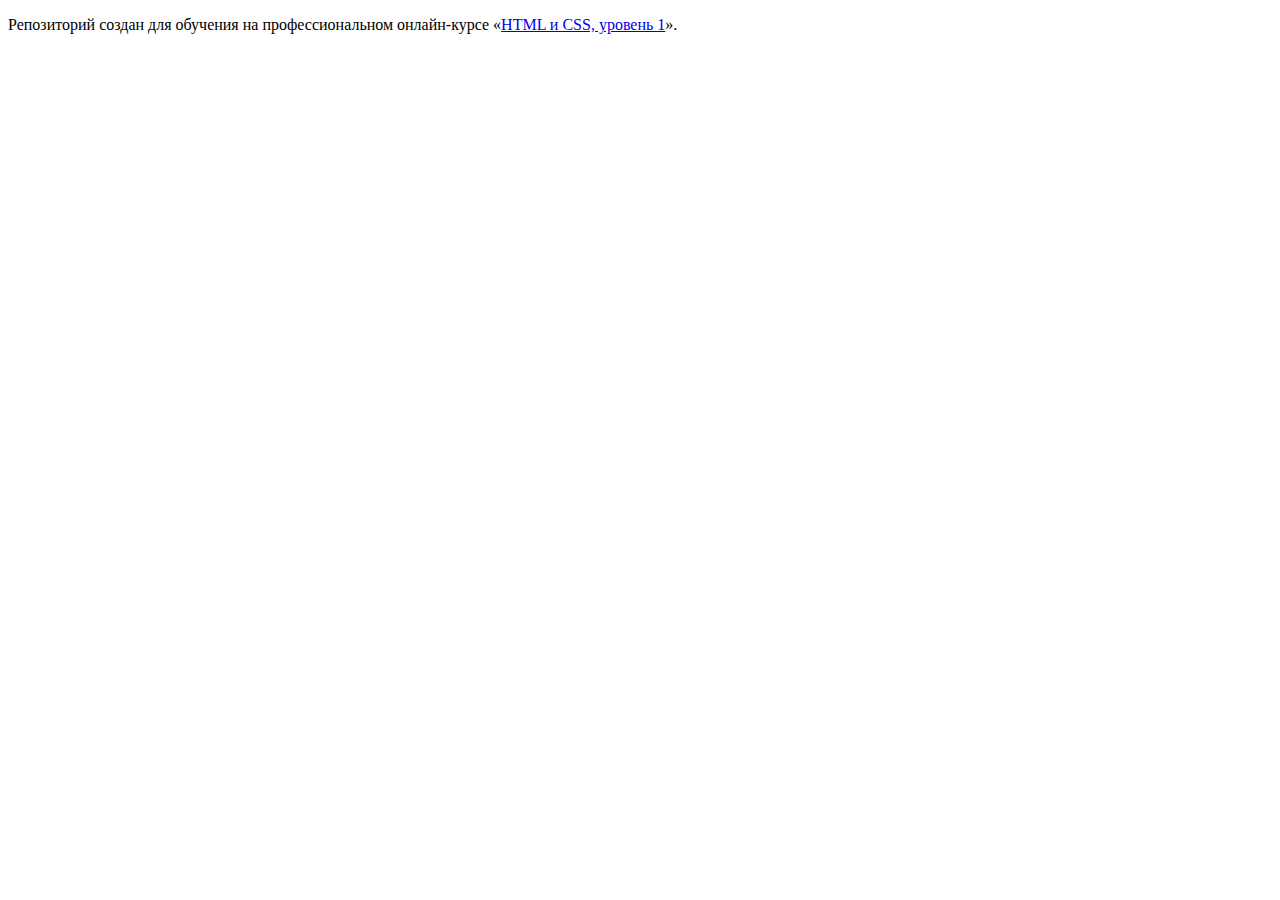
==== index.html @ 62681f37 ":hatching_chick:" ====
<!DOCTYPE html>
<html lang="ru">
  <head>
    <meta charset="utf-8">
    <title>HTML Academy: Глейси</title>
  </head>
  <body>

    <p>Репозиторий создан для обучения на профессиональном онлайн‑курсе «<a href="https://htmlacademy.ru/intensive/htmlcss">HTML и CSS, уровень 1</a>».</p>

  </body>
</html>
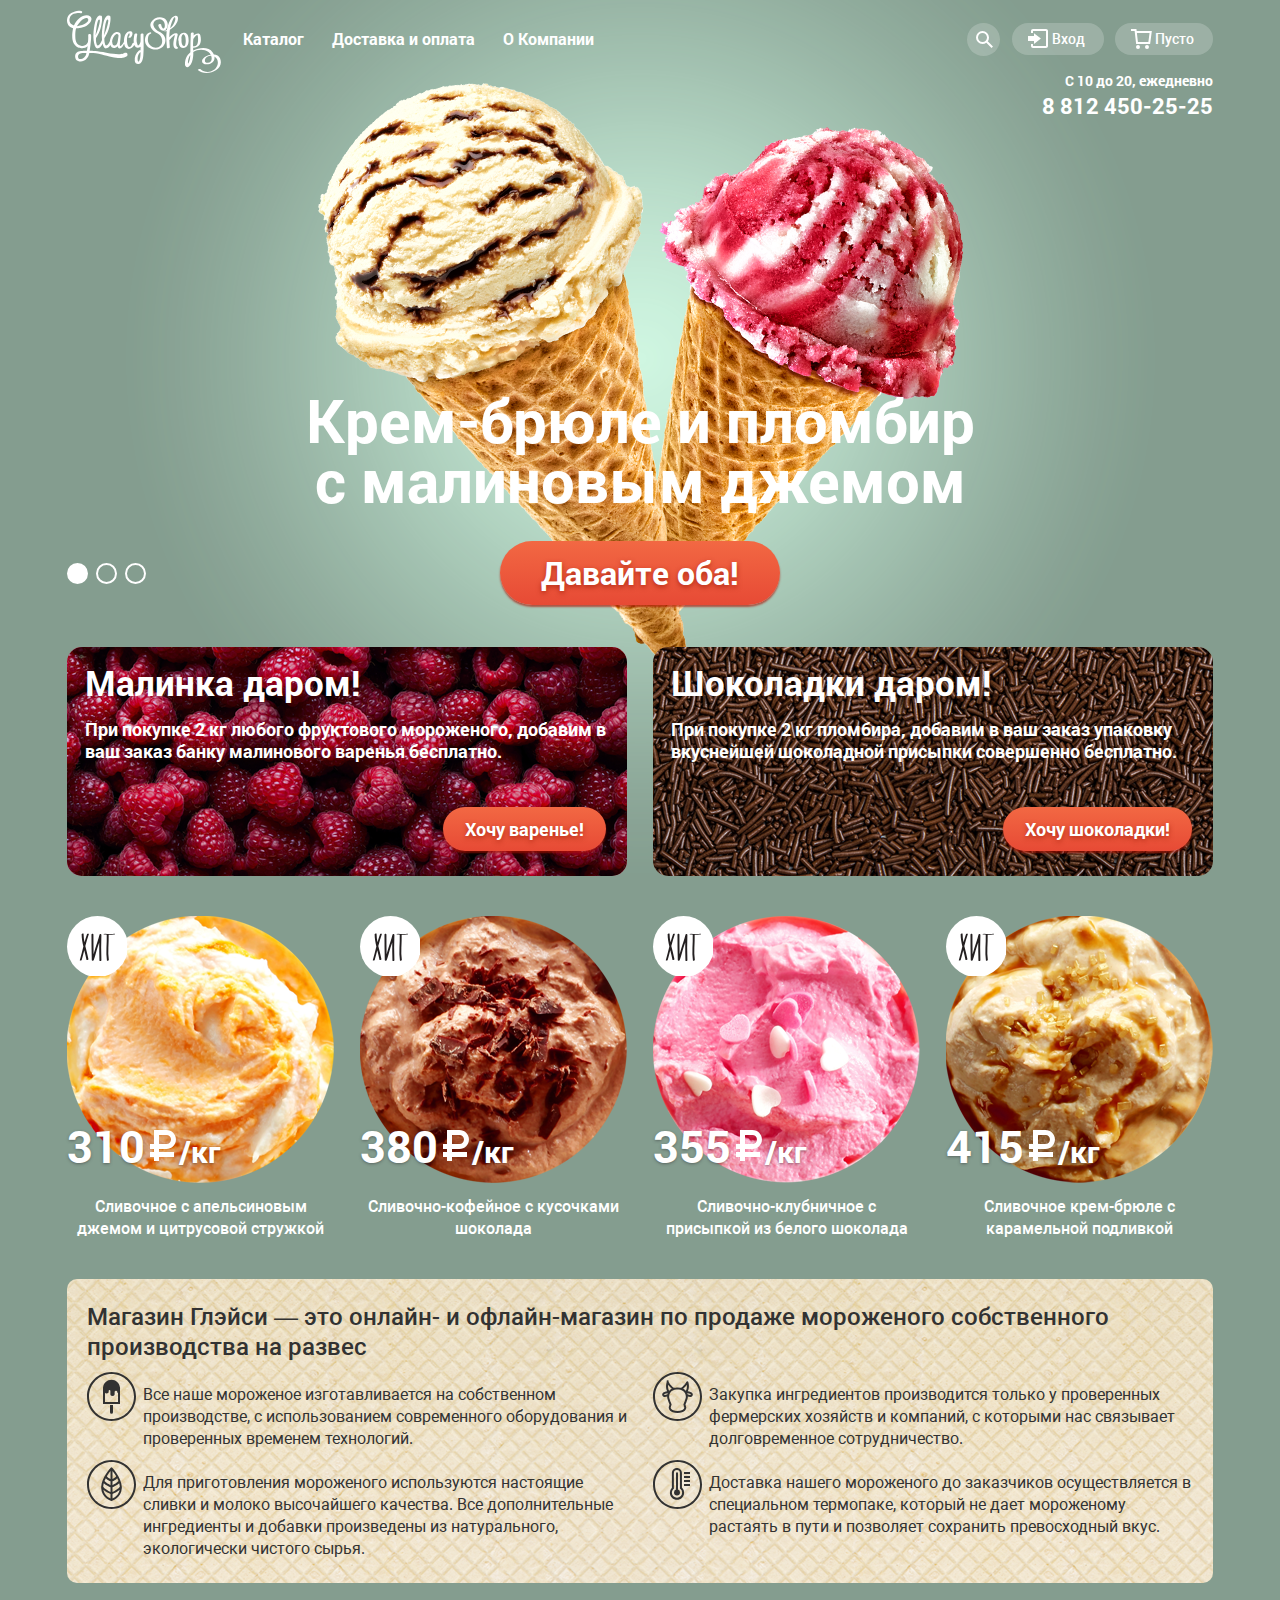
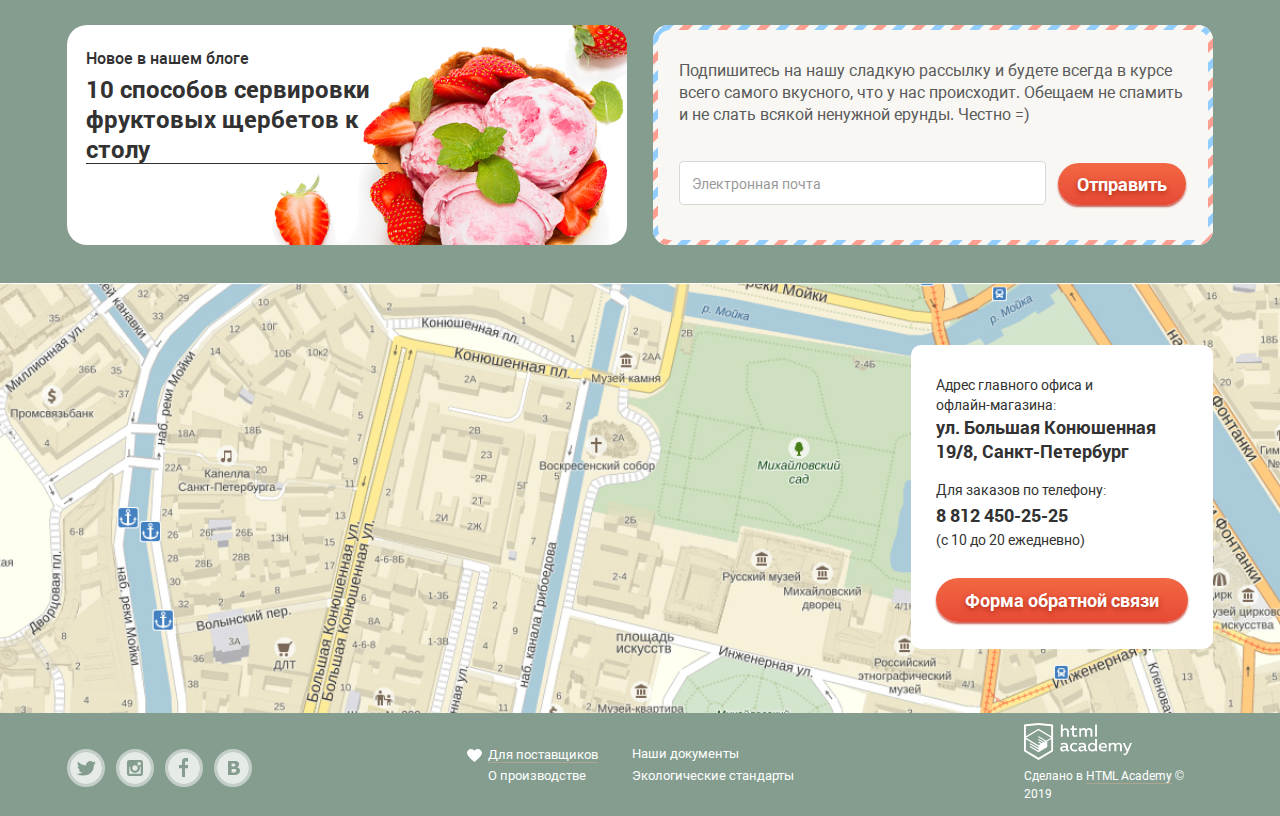
==== commit 0e6802e6: "доработка" ====
--- a/index.html
+++ b/index.html
@@ -2,11 +2,278 @@
 <html lang="ru">
   <head>
     <meta charset="utf-8">
-    <title>HTML Academy: Глейси</title>
+    <title>Интернет-магазин мороженого GllacyShop</title>
+    <link href="css/normalize.css" rel="stylesheet">
+    <link href="css/style.css" rel="stylesheet">
   </head>
   <body>
-
-    <p>Репозиторий создан для обучения на профессиональном онлайн‑курсе «<a href="https://htmlacademy.ru/intensive/htmlcss">HTML и CSS, уровень 1</a>».</p>
-
+    <input class="visually-hidden" type="radio" id="product-1" name="toggle" checked>
+    <input class="visually-hidden" type="radio" id="product-2" name="toggle">
+    <input class="visually-hidden" type="radio" id="product-3" name="toggle">
+    <div class="site-wrapper">
+      <header class="main-header">
+        <div class="container">
+          <nav class="main-navigation">
+            <div class="navigation-wrapper">
+            <a class="main-header-logo">
+              <img src="img/logo.svg" width="154" height="64" alt="Логотип GllacyShop">
+            </a>
+            <ul class="site-navigation">
+              <li class="catalog-link"><a class="link-current">Каталог</a>
+                <div class="catalog-menu">
+                  <p class="new">Новинки</p>
+                  <ul class="new-list">
+                    <li><a>Сливочное</a></li>
+                    <li><a>Щербеты</a></li>
+                    <li><a>Фруктовый лед</a></li>
+                    <li><a>Мелорин</a></li>
+                  </ul>
+                </div>
+              </li>
+              <li><a href="pay.html">Доставка и оплата</a></li>
+              <li><a href="info.html">О Компании</a></li>
+            </ul>
+            <div class="user-navigation">
+              <div class="search-wrapper">
+                <a class="search-link">
+                  <svg class="icon" xmlns="http://www.w3.org/2000/svg" xmlns:xlink="http://www.w3.org/1999/xlink" width="17" height="17" viewBox="0 0 17 17"><path d="M16.958 15.527L11.75 10.32A6.455 6.455 0 0 0 13 6.5 6.5 6.5 0 1 0 6.5 13a6.465 6.465 0 0 0 3.839-1.263l5.205 5.204 1.414-1.414zM6.5 11C4.019 11 2 8.981 2 6.5S4.019 2 6.5 2 11 4.019 11 6.5 8.981 11 6.5 11z"/></svg>
+                  <span class="visually-hidden">Поиск</span>
+                </a>
+                <form class="search-form" action="https://echo.htmlacademy.ru" method="post">
+                  <p>
+                    <label class="visually-hidden" for="user-search">Поиск</label>
+                    <input class="search" id="user-search" type="search" name="search" placeholder="Что ищем?">
+                  </p>
+                </form>
+              </div>
+              <div class="login-wrapper">
+                <a class="login-link">
+                  <svg class="icon" xmlns="http://www.w3.org/2000/svg" xmlns:xlink="http://www.w3.org/1999/xlink" width="21" height="19" viewBox="0 0 21 19"><g><path d="M6 14.875L12.917 9.5 6 4.125v2.917H-.042v4.917H6z"/><path d="M18 0H5C3.9 0 3 .9 3 2v2h2V2h13v15H5v-2H3v2c0 1.1.9 2 2 2h13c1.1 0 2-.9 2-2V2c0-1.1-.9-2-2-2z"/></g></svg>
+                  Вход</a>
+                <form class="login-form" action="https://echo.htmlacademy.ru" method="post">
+                  <p>
+                    <label class="visually-hidden" for="user-email">Электронная почта</label>
+                    <input class="login-email" id="user-email" type="email" name="email" placeholder="Электронная почта">
+                  </p>
+                  <p>
+                    <label class="visually-hidden" for="user-password">Пароль</label>
+                    <input class="login-password" id="user-password" type="password" name="password" placeholder="Пароль">
+                  </p>
+                  <div class="container-mini">
+                    <button class="button" type="submit">Войти</button>
+                    <div class="login-password-info">
+                      <a class="restore" href="#">Забыли пароль?</a>
+                      <a class="new-login" href="#">Новая регистрация</a>
+                    </div>
+                  </div>
+                </form>
+              </div>
+              <div class="cart-wrapper">
+                <a class="cart-link">
+                  <svg class="icon" xmlns="http://www.w3.org/2000/svg" width="21" height="20" viewBox="0 0 21 20"><g><path d="M5.657 2.031L5.422 0H0v2h3.64l1.5 13h13.988l1.699-12.969H5.657zM17.372 13H6.922L5.888 4.031h12.66L17.372 13z"/><circle cx="6.984" cy="18" r="2"/><circle cx="15.984" cy="18" r="2"/></g></svg>
+                  Пусто</a>
+              </div>
+            </div>
+            </div>
+            <div class="main-header-info">
+              <p>С 10 до 20, ежедневно</p>
+              <a href="tel:88124502525">8 812 450-25-25</a>
+            </div>
+          </nav>
+        </div>
+      </header>
+      <main>
+        <div class="container">
+          <h1 class="visually-hidden">Интернет-магазин мороженого GllacyShop</h1>
+
+          <section class="slider">
+            <!--<h2>Крем-брюле и пломбир с малиновым джемом</h2>-->
+            <!--навигация-->
+            <div class="slider-controls">
+              <label for="product-1">Первый</label>
+              <label for="product-2">Второй</label>
+              <label for="product-3">Третий</label>
+            </div>
+            <ul class="slider-list">
+              <li class="slider-item">
+                <h3 class="slider-title">Крем-брюле и пломбир с малиновым джемом</h3>
+                <a class="button slider-button" href="#">Давайте оба!</a>
+              </li>
+              <li class="slider-item">
+                <h3 class="slider-title">Шоколадный пломбир и лимонный сорбет</h3>
+                <a class="button slider-button" href="#">Давайте оба!</a>
+              </li>
+              <li class="slider-item">
+                <h3 class="slider-title">Пломбир с помадкой и клубничный щербет</h3>
+                <a class="button slider-button" href="#">Давайте оба!</a>
+              </li>
+            </ul>
+          </section>
+
+          <section class="promo">
+            <h2 class="visually-hidden">Акции</h2>
+            <ul class="promo-list">
+              <li class="promo-item">
+                <h3>Малинка даром!</h3>
+                <p>При покупке 2 кг любого фруктового мороженого, добавим в ваш заказ банку малинового варенья бесплатно.</p>
+                <a class="button" href="#">Хочу варенье!</a>
+              </li>
+              <li class="promo-item">
+                <h3>Шоколадки даром!</h3>
+                <p>При покупке 2 кг пломбира, добавим в ваш заказ упаковку вкуснейшей шоколадной присыпки совершенно бесплатно.</p>
+                <a class="button" href="#">Хочу шоколадки!</a>
+              </li>
+            </ul>
+          </section>
+
+          <section class="popular">
+            <h2 class="visually-hidden">Популярные товары</h2>
+            <ul class="popular-list">
+              <li class="popular-item">
+                <div class="flag">Хит</div>
+                <img src="img/product-1.png" width="267" height="267" alt="Сливочное с апельсиновым джемом и цитрусовой стружкой">
+                <p class="popular-item-price"><span class="price">310</span>/кг</p>
+                <h3 class="popular-item-title">Сливочное с апельсиновым джемом и цитрусовой стружкой</h3>
+              </li>
+              <li class="popular-item">
+                <div class="flag">Хит</div>
+                <img src="img/product-2.png" width="267" height="267" alt="Сливочно-кофейное с кусочками шоколада">
+                <p class="popular-item-price"><span class="price">380</span>/кг</p>
+                <h3 class="popular-item-title">Сливочно-кофейное с кусочками шоколада</h3>
+              </li>
+              <li class="popular-item">
+                <div class="flag">Хит</div>
+                <img src="img/product-3.png" width="267" height="267" alt="Сливочно-клубничное с присыпкой из белого шоколада">
+                <p class="popular-item-price"><span class="price">355</span>/кг</p>
+                <h3 class="popular-item-title">Сливочно-клубничное с присыпкой из белого шоколада</h3>
+              </li>
+              <li class="popular-item">
+                <div class="flag">Хит</div>
+                <img src="img/product-4.png" width="267" height="267" alt="Сливочное крем-брюле с карамельной подливкой">
+                <p class="popular-item-price"><span class="price">415</span>/кг</p>
+                <h3 class="popular-item-title">Сливочное крем-брюле с карамельной подливкой</h3>
+              </li>
+            </ul>
+          </section>
+
+          <section class="reference">
+            <h2 class="visually-hidden">Справочная информация</h2>
+            <h3>Магазин Глэйси — это онлайн- и офлайн-магазин по продаже мороженого собственного производства на развес</h3>
+            <ul class="reference-list">
+              <li class="reference-item">Все наше мороженое изготавливается на собственном производстве, с использованием современного оборудования и проверенных временем технологий.</li>
+              <li class="reference-item">Закупка ингредиентов  производится только у проверенных фермерских хозяйств и компаний, с которыми нас связывает долговременное сотрудничество.</li>
+              <li class="reference-item">Для приготовления мороженого используются настоящие сливки и молоко высочайшего качества. Все дополнительные ингредиенты и добавки произведены из натурального, экологически чистого сырья.</li>
+              <li class="reference-item">Доставка нашего мороженого до заказчиков осуществляется в специальном термопаке, который не дает мороженому растаять в пути и позволяет сохранить превосходный вкус.</li>
+            </ul>
+          </section>
+
+          <div class="index-columns">
+            <article class="news">
+              <h2>Новое в нашем блоге</h2>
+              <a class="link-underline" href="#">10 способов сервировки фруктовых щербетов к столу</a>
+            </article>
+
+            <section class="subscribe">
+              <div class="subscribe-wrapper">
+                <h2 class="visually-hidden">Подписка</h2>
+                <p>Подпишитесь на нашу сладкую рассылку и будете всегда в курсе всего самого вкусного, что у нас происходит. Обещаем не спамить и не слать всякой ненужной ерунды. Честно =)</p>
+                <form class="subscribe-form" action="https://echo.htmlacademy.ru" method="post">
+                  <label class="visually-hidden" for="subscribe-email">Email</label>
+                  <input id="subscribe-email" type="email" name="email" placeholder="Электронная почта">
+                  <button class="button" type="submit">Отправить</button>
+                </form>
+              </div>
+            </section>
+          </div>
+        </div>
+
+        <section class="map">
+          <h2 class="visually-hidden">Местоположение</h2>
+          <!--<img src="img/map.jpg" width="1200" height="430" alt="Карта">-->
+
+          <div class="container">
+            <div class="contacts">
+              <h2 class="visually-hidden">Контактная информация</h2>
+              <div class="adress">
+                <p class="content">Адрес главного офиса и офлайн-магазина:</p>
+                <span class="contacts-adress">ул. Большая Конюшенная 19/8, Санкт-Петербург</span>
+              </div>
+              <div class="phone">
+                <p class="content">Для заказов по телефону:</p>
+                <a class="phone-number link-underline" href="tel:88124502525">8 812 450-25-25</a>
+                <span class="contacts-time">(с 10 до 20 ежедневно)</span>
+              </div>
+              <a class="button feedback-button" href="contacts.html">Форма обратной связи</a>
+            </div>
+          </div>
+        </section>
+
+      </main>
+      <footer class="main-footer">
+        <div class="container">
+          <ul class="footer-social">
+            <li>
+              <a class="social-button" href="#"><span class="visually-hidden">Твиттер</span>
+                <svg class="icon" xmlns="http://www.w3.org/2000/svg" width="32" height="32" viewBox="0 0 32 32"><path fill="#FFF" d="M16 0C7.164 0 0 7.164 0 16c0 8.837 7.164 16 16 16 8.837 0 16-7.163 16-16 0-8.836-7.163-16-16-16zm7.944 12.809c-.251 6.516-3.463 10.832-10.992 10.702h-.486c-.447 0-4.543-.443-5.344-1.823 2.479.19 4.247-.406 5.12-1.136-1.048-.289-2.923-.461-3.251-2.848.384.104.618.221 1.299.113-1.307-.824-2.758-1.519-2.679-3.643.311.317 1.164.518 1.46.457-.768-.233-2.149-3.244-.974-4.781 1.984 1.79 4.075 3.482 7.804 3.643.227-2.214 1.24-3.699 3.168-4.325 1.84-.479 3.255.26 3.901 1.138.737-.224 1.453-.466 2.193-.685-.004.833-.569 1.463-.935 1.709.747.165 1.423-.475 1.423-.475-.184.963-1.094 1.725-1.707 1.954z"/></svg>
+              </a>
+            </li>
+            <li>
+              <a class="social-button" href="#"><span class="visually-hidden">Инстаграм</span>
+                <svg class="icon" xmlns="http://www.w3.org/2000/svg" width="32" height="32" viewBox="0 0 32 32"><g fill="#FFF"><path d="M20.916 16a4.938 4.938 0 1 1-9.877 0c0-.394.051-.773.138-1.14h-.897v6.838h11.396V14.86h-.897c.086.367.137.746.137 1.14z"/><path d="M15.978 18.659c1.466 0 2.659-1.193 2.659-2.659s-1.193-2.659-2.659-2.659c-1.466 0-2.659 1.193-2.659 2.659s1.192 2.659 2.659 2.659zM18.637 10.302h3.039v3.039h-3.039z"/><path d="M16 0C7.164 0 0 7.164 0 16c0 8.837 7.164 16 16 16 8.837 0 16-7.163 16-16 0-8.836-7.163-16-16-16zm7.955 21.698a2.285 2.285 0 0 1-2.279 2.279H10.279A2.285 2.285 0 0 1 8 21.698V10.302a2.286 2.286 0 0 1 2.279-2.279h11.396a2.286 2.286 0 0 1 2.279 2.279v11.396z"/></g></svg>
+              </a>
+            </li>
+            <li>
+              <a class="social-button" href="#"><span class="visually-hidden">Фейсбук</span>
+                <svg class="icon" xmlns="http://www.w3.org/2000/svg" width="32" height="32" viewBox="0 0 32 32"><path fill="#FFF" d="M16 0C7.164 0 0 7.163 0 16s7.164 16 16 16c8.837 0 16-7.164 16-16S24.837 0 16 0zm4.062 9.455h-3.021v3.444h3.021v3.445h-3.021v8.61H14.02v-8.61H11v-3.445h3.021V9.455c0-1.902 1.353-3.445 3.021-3.445h3.021v3.445z"/></svg>
+              </a>
+            </li>
+            <li>
+              <a class="social-button" href="#"><span class="visually-hidden">Вконтакте</span>
+                <svg class="icon" xmlns="http://www.w3.org/2000/svg" width="32" height="32" viewBox="0 0 32 32"><g fill="#FFF"><path d="M16.637 14.495c.402-.019.719-.082.951-.188.326-.145.54-.33.641-.559.101-.229.15-.496.15-.797 0-.232-.058-.465-.174-.697-.116-.232-.322-.405-.617-.517-.264-.1-.592-.155-.984-.165a76.242 76.242 0 0 0-1.652-.014h-.339v2.965h.565c.571 0 1.057-.009 1.459-.028zM18.118 17.084c-.282-.081-.672-.125-1.166-.132a127.97 127.97 0 0 0-1.55-.009h-.79v3.493h.264c1.014 0 1.74-.003 2.18-.009a3.2 3.2 0 0 0 1.212-.245c.377-.157.633-.364.774-.625s.214-.562.214-.9c0-.446-.088-.788-.261-1.03-.17-.241-.464-.423-.877-.543z"/><path d="M16 0C7.164 0 0 7.164 0 16c0 8.837 7.164 16 16 16 8.837 0 16-7.163 16-16 0-8.836-7.163-16-16-16zm6.602 20.531a3.73 3.73 0 0 1-1.124 1.327c-.552.415-1.161.71-1.823.886s-1.501.264-2.519.264h-6.121V8.987h5.443c1.13 0 1.957.038 2.48.113a5.126 5.126 0 0 1 1.561.5c.533.27.929.632 1.189 1.087.26.455.392.975.392 1.558 0 .678-.179 1.278-.536 1.795-.358.518-.863.92-1.517 1.208v.075c.917.182 1.642.559 2.179 1.13.537.571.807 1.325.807 2.261 0 .678-.138 1.283-.411 1.817z"/></g></svg>
+              </a>
+            </li>
+          </ul>
+
+          <ul class="documents">
+            <li class="documents-current"><a class="link-underline" href="#">Для поставщиков</a></li>
+            <li><a href="#">Наши документы</a></li>
+            <li><a href="#">О производстве</a></li>
+            <li><a href="#">Экологические стандарты</a></li>
+          </ul>
+
+          <p class="footer-copyright">
+            <a href="https://htmlacademy.ru/intensive/htmlcss">
+              <img src="img/logo-htmlacademy.svg" width="108" height="39" alt="HTML Academy">
+              <span class="visually-hidden">HTML Academy</span>
+            </a>
+            <b>Сделано в <a class="link-underline" href="https://htmlacademy.ru">HTML Academy</a> © 2019</b> 
+          </p>
+        </div>
+      </footer>
+    </div>
+
+    <section class="modal modal-feedback">
+      <h2 class="visually-hidden">Обратная связь</h2>
+      <p class="feedback-title">Мы обязательно вам ответим!</p>
+      <form class="feedback-form" action="https://echo.htmlacademy.ru" method="post">
+        <p class="feedback-item">
+          <label class="visually-hidden" for="user-name">Имя</label>
+          <input class="feedback-user" id="user-name" type="text" name="name" placeholder="Как вас зовут?">
+        </p>
+        <p class="feedback-item">
+          <label class="visually-hidden" for="email">Электронная почта</label>
+          <input class="feedback-email" id="email" type="email" name="email" placeholder="Ваша почта для ответа?">
+        </p>
+        <p class="feedback-item">
+          <label class="visually-hidden" for="user-note">Текст</label>
+          <textarea class="feedback-note" id="user-note" name="note" rows="10" placeholder="Напишите что-нибудь..."></textarea>
+        </p>
+        <button class="button modal-button">Отправить</button>
+      </form>
+      <button class="modal-close" type="button">Закрыть</button>
+    </section>
+
+    <div class="overlay"></div>
+    <script src="js/script.js"></script>
   </body>
-</html>
+</html>--- a/css/style.css
+++ b/css/style.css
@@ -0,0 +1,2156 @@
+@font-face {
+  font-family: "Roboto";
+  font-style: normal;
+  font-weight: 400;
+  src: url("../fonts/roboto.woff") format("woff"),
+       url("../fonts/roboto.woff2") format("woff2");
+}
+
+@font-face {
+  font-family: "Roboto";
+  font-style: normal;
+  font-weight: 500;
+  src: url("../fonts/robotomedium.woff") format("woff"),
+       url("../fonts/robotomedium.woff2") format("woff2");
+}
+
+@font-face {
+  font-family: "Roboto";
+  font-style: normal;
+  font-weight: 700;
+  src: url("../fonts/robotobold.woff") format("woff"),
+       url("../fonts/robotobold.woff2") format("woff2");
+}
+
+/*body > * {
+  outline: 2px solid rgba(0, 0 , 150, 0.4);
+}
+
+body > * > * {
+  outline: 2px solid rgba(0, 0 , 255, 0.4);
+}
+
+body > * > * > * {
+  outline: 2px solid rgba(0, 150 , 255, 0.4);
+}
+
+body > * > * > * > * {
+  outline: 2px solid rgba(0, 255 , 255, 0.4);
+}
+
+body > * > * > * > * > * {
+  outline: 2px solid rgba(150, 255 , 255, 0.4);
+}
+
+body > * > * > * > * > * > * {
+  outline: 2px solid red;
+}
+
+body > * > * > * > * > * > * > * {
+  outline: 2px solid rgba(0, 150 , 255, 0.4);
+}*/
+
+body {
+  margin: 0;
+  padding: 0;
+
+  font-family: "Roboto", Arial, sans-serif;
+  font-size: 16px;
+  line-height: 22px;
+  font-weight: 400;
+  color: #ffffff;
+
+  background-color: #849d8f;
+}
+
+.visually-hidden {
+  position: absolute;
+
+  width: 1px;
+  height: 1px;
+  margin: -1px;
+  border: 0;
+  padding: 0;
+
+  white-space: nowrap;
+
+  clip-path: inset(100%);
+  clip: rect(0 0 0 0);
+  overflow: hidden;
+}
+
+a {
+  display: inline-block;
+
+  color: #ffffff;
+  vertical-align: middle;
+  text-decoration: none;
+  
+  /*border-bottom: 1px solid #ffbc9e; /*#e84d37*/
+}
+
+.container {
+  width: 1200px;
+  
+  margin: 0 auto;
+  padding: 0 27px;
+
+  box-sizing: border-box;
+}
+
+.main-header {
+  padding-top: 10px;
+  
+  min-height: 70px;
+}
+
+.main-navigation {
+  display: flex;
+  flex-direction: column;
+  justify-content: center;
+}
+
+.navigation-wrapper {
+  display: flex;
+  justify-content: flex-start;
+  align-items: center;
+}
+
+.main-header-logo {
+  width: 154px;
+  height: 58px;
+  
+  margin-right: 8px;
+}
+
+.site-navigation {
+  display: flex;
+  flex-wrap: wrap;
+  
+  width: 570px;
+  
+  margin: 0;
+  padding: 0;
+
+  list-style: none;
+}
+
+.site-navigation a {
+  padding: 6px 14px;
+
+  font-size: 16px;
+  line-height: 18px;
+  font-weight: 700;
+}
+
+.main-header .catalog-link {
+  position: relative;
+}
+
+.catalog-menu {
+  position: absolute;
+  top: 36px;
+  left: -5px;
+  z-index: 1;
+  
+  display: none;
+  
+  margin: 0;
+  padding: 5px 0;
+  
+  width: 144px;
+  min-height: 172px;
+  
+  background: #f8f7f4;
+  border-radius: 5px;
+  box-shadow: 0 20px 20px rgba(0, 0, 0, 0.4);
+  
+  color: #323232;
+  font-size: 14px;
+  line-height: 16px;
+  font-weight: 400;
+  
+  box-sizing: border-box;
+}
+
+.catalog-menu a {
+  padding: 0;
+
+  font-size: 14px;
+  line-height: 16px;
+  font-weight: 400;
+}
+
+.site-navigation a:hover,
+.site-navigation a:focus {
+  background: #f7f6f3;
+  border-radius: 13px;
+
+  color: #323232;
+  font-weight: 700;
+}
+
+.catalog-link:hover .catalog-menu,
+.catalog-link:focus .catalog-menu {
+  display: block;
+}
+
+.site-navigation a:active {
+  color: #000000;
+  font-weight: 700;
+  
+  background: #f8f7f4;
+  border: none;
+  box-shadow: inset 0 2px 1px rgba(105, 105, 105, 1);
+}
+
+.catalog-menu .new-list {
+  margin: 0;
+  padding: 5px 0;
+
+  list-style: none;
+}
+
+.catalog-menu .new {
+  position: relative;
+  
+  margin: 0;
+  margin-bottom: 8px;
+  padding: 7px 20px;
+  
+  font-weight: 700;
+}
+
+.catalog-menu .new::after {
+  content: "";
+  position: absolute;
+  top: 34px;
+  left: 5px;
+  
+  height: 1px;
+  width: 129px;
+  
+  background-color: rgba(50, 50, 50, 0.2);
+}
+
+.new-list a {
+  color: #323232;
+}
+
+.new-list li {
+  padding: 7px 20px;
+}
+
+.new-list a:hover,
+.new-list a:focus {
+  font-weight: 400;
+
+  background-color: transparent;
+  border-radius: 0;
+}
+
+.new-list li:hover,
+.new-list li:focus {
+  background-color: #fbded8;
+}
+
+.new-list li:active {
+  background-color: #d07058;
+}
+
+.user-navigation {
+  position: relative;
+  
+  display: flex;
+  justify-content: space-between;
+  align-items: center;
+  flex-wrap: wrap;
+  
+  margin: 0;
+  margin-left: auto;
+  padding: 0;
+  
+  width: 246px;
+
+  list-style: none;
+}
+
+.inner-page .user-navigation {
+  width: 264px;
+}
+
+.user-navigation a {
+  padding: 8px 19px;
+
+  font-size: 14px;
+  line-height: 16px;
+  font-weight: 500;
+    
+  background-color: rgba(254, 254, 254, 0.2);
+  border-radius: 20px;
+
+  box-sizing: border-box;
+}
+
+.user-navigation .search-link {
+  /*padding: 6px 8px;*/
+  padding: 0;
+
+  display: block;
+  width: 33px;
+  height: 33px;
+}
+
+.user-navigation .login-link,
+.user-navigation .cart-link {
+  position: relative;
+  
+  padding-left: 40px;
+}
+
+.login-link .icon,
+.cart-link .icon {
+  position: absolute;
+  top: calc(50% - 10px);
+  left: 16px;
+}
+
+.search-link .icon {
+  position: absolute;
+  top: calc(50% - 13px);
+  left: calc(50% - 8px);
+}
+
+.inner-page .cart-link::before {
+  background-image: url("../img/basket-red.svg");
+}
+
+.search-wrapper,
+.login-wrapper,
+.cart-wrapper {
+  position: relative;
+
+  margin-top: 10px;
+  padding-bottom: 10px;
+
+}
+
+.search-form {
+  position: absolute;
+  top: 36px;
+  right: 1px;
+  z-index: 1;
+  
+  display: none;
+  
+  margin: 0;
+  padding: 19px 15px;
+  
+  width: 340px;
+  height: 83px;
+  
+  color: #323232;
+  font-size: 14px;
+  line-height: 16px;
+  font-weight: 400;
+  
+  background: #f8f7f4;
+  border-radius: 5px;
+  box-shadow: 0 20px 20px rgba(0, 0, 0, 0.4);
+  
+  list-style: none;
+  box-sizing: border-box;
+}
+
+.icon {
+  fill: #ffffff;
+}
+
+.search-link:hover .icon,
+.search-link:focus .icon,
+.login-link:hover .icon,
+.login-link:focus .icon,
+.cart-link:hover .icon,
+.cart-link:focus .icon {
+  fill: #000000;
+}
+
+.search-link:hover,
+.search-link:focus,
+.login-link:hover,
+.login-link:focus,
+.cart-link:hover,
+.cart-link:focus,
+.inner-page .cart-link {
+  background-color: #f7f6f3;
+  border-radius: 25px;
+}
+
+.inner-page .link-current,
+.inner-page .link-current:hover,
+.inner-page .link-current:focus {
+  color: #ffffff;
+  
+  background-color: #d07058;
+  border-radius: 25px;
+}
+
+.new-list .link-current,
+.new-list .link-current:hover,
+.new-list .link-current:focus {
+  background-color: #d07058;
+  border-radius: 0;
+}
+
+.link-current a,
+.link-current a:hover,
+.link-current a:focus {
+  color: #ffffff;
+}
+
+.search-link:hover,
+.search-link:focus,
+.login-link:hover,
+.login-link:focus,
+.cart-link:hover,
+.cart-link:focus,
+.inner-page .cart-link {
+  color: #323232;
+}
+
+.search-wrapper:hover .search-form,
+.search-wrapper:focus .search-form {
+  display: block;
+}
+
+.search-form p {
+  min-width: 310px;
+  
+  margin: 0;
+  padding: 0;
+}
+
+.login-form p {
+  min-width: 240px;
+
+  margin: 0;
+  margin-top: 14px;
+  margin-bottom: 20px;
+  padding: 0;
+}
+
+input,
+textarea {
+  width: 100%;
+  height: 44px;
+  
+  padding-top: 17px;
+  padding-left: 12px;
+  padding-bottom: 17px;
+
+  color: #323232;
+  font-size: 14px;
+  line-height: 24px;
+  font-weight: 700;
+
+  background-color: #ffffff;
+  border: 1px solid rgba(178, 178, 178, 0.52);
+  border-radius: 5px;
+  outline: none;
+
+  box-sizing: border-box;
+}
+
+input::-webkit-input-placeholder,
+textarea::-webkit-input-placeholder {
+  color: #999999;
+  font-weight: 400;
+}
+
+input::-moz-placeholder,
+textarea::-moz-placeholder {
+  color: #999999;
+  font-weight: 400;
+}
+
+input:-moz-placeholder,
+textarea:-moz-placeholder {
+  color: #999999;
+  font-weight: 400;
+}
+
+input:-ms-input-placeholder,
+textarea:-ms-input-placeholder {
+  color: #999999;
+  font-weight: 400;
+}
+
+input:hover,
+textarea:hover {
+  border: 1px solid rgba(178, 178, 178, 0.52);
+  box-shadow: inset 0 0 3px rgb(178, 178, 178)/*rgba(178, 178, 178, 0.52)*/;
+}
+
+input:focus,
+textarea:focus {
+  border: 1px solid rgba(46, 136, 228, 0.52);
+  box-shadow: inset 0 0 3px rgb(46, 136, 228)/*rgba(46, 136, 228, 0.52)*/;
+}
+
+.login-form {
+  position: absolute;
+  top: 36px;
+  right: 0;
+  z-index: 1;
+
+  display: none;
+
+  margin: 0;
+  padding: 5px 20px;
+  padding-right: 16px;
+  
+  width: 277px;
+  height: 213px;
+
+  color: #323232;
+  font-size: 14px;
+  line-height: 16px;
+  font-weight: 400;
+  
+  background-color: #f8f7f4;
+  border-radius: 5px;
+  box-shadow: 0 20px 20px rgba(0, 0, 0, 0.4);
+
+  list-style: none;
+  box-sizing: border-box;
+}
+
+.login-wrapper:hover .login-form,
+.login-wrapper:focus .login-form {
+  display: block;
+}
+
+.login-form .button {
+  width: 100px;
+  padding: 10px 25px;
+}
+
+.container-mini {
+  display: flex;
+  justify-content: space-between;
+  align-items: flex-start;
+}
+
+.login-password-info {
+  width: 121px;
+}
+
+.login-password-info a {
+  padding: 0;
+  margin: 0;
+
+  color: #323232;
+  font-size: 13px;
+  line-height: 24px;
+  font-weight: 400;
+  text-decoration: underline;
+}
+
+.login-password-info .new-login {
+  margin-top: -3px;
+}
+
+.inner-page {
+  background-color: #849d8f;
+}
+
+.main-header-info {
+  align-self: flex-end;
+
+  font-size: 14px;
+  line-height: 16px;
+  font-weight: 700;
+  text-align: right;
+}
+
+.main-header-info p {
+  margin: 0;
+  padding: 5px 0;
+}
+
+.main-header-info a {
+  font-size: 22px;
+  line-height: 24px;
+}
+
+.button {
+  display: inline-block;
+  
+  padding: 10px 35px;
+
+  color: #ffffff;
+  font-size: 18px;
+  line-height: 24px;
+  font-weight: 700;
+  text-align: center;
+  vertical-align: middle;
+  text-decoration: none;
+  text-shadow: 0 2px 5px rgba(160, 32, 11, 0.76);
+
+  background: #f26843;
+  background: linear-gradient(to bottom, #f26843 0%, #e74a35 100%);
+  box-shadow: 0 2px 2px rgba(172, 16, 0, 0.64);
+  border: none;/******************************/
+  border-radius: 50px;
+
+  cursor: pointer;
+}
+
+.button:hover {
+  background: linear-gradient(to bottom, #f58669 0%, #ec6f5e 100%);
+  box-shadow: 0 2px 2px rgba(172, 16, 0, 1);
+}
+
+.button:active {
+  background: linear-gradient(to bottom, #d84732 0%, #e1613e 100%);
+  box-shadow: inset 0 2px 2px rgba(172, 16, 0, 1);
+}
+
+.site-wrapper {
+  min-width: 940px;
+
+  background-color: #849d8f;
+  background-image: url("../img/slider-1.png");
+  background-repeat: no-repeat;
+  background-position: center 0;
+  
+  transition: background-image 0.5s ease, background-color 0.5s ease;
+}
+
+.site-wrapper::before,
+.site-wrapper::after {
+  content: "";
+
+  visibility: hidden;
+}
+
+.site-wrapper::before {
+  background-image: url("../img/slider-2.png");
+}
+
+.site-wrapper::after {
+  background-image: url("../img/slider-3.png");
+}
+
+.slider {
+  position: relative;
+  
+  margin-bottom: 42px;
+  padding-top: 272px;
+
+  color: #ffffff;
+  text-align: center;
+}
+
+.slider-list {
+  margin: 0;
+  padding: 0;
+  
+  list-style: none;
+}
+
+.slider-item {
+  display: none;
+}
+
+.slider-title {
+  width: 700px;
+
+  margin: 0 auto;
+  margin-bottom: 31px;
+
+  font-size: 60px;
+  line-height: 60px;
+  font-weight: 700;
+}
+
+.slider-controls {
+  position: absolute;
+  bottom: 20px;
+  left: 0;
+  z-index: 10;
+  
+  font-size: 0;
+}
+
+.slider-controls label {
+  display: inline-block;
+  
+  width: 17px;
+  height: 17px;
+  
+  margin-right: 8px;
+
+  vertical-align: top;
+
+  background-color: transparent;
+  border: 2px solid #ffffff;
+  border-radius: 50%;
+  
+  cursor: pointer;
+}
+
+#product-1:checked ~ .site-wrapper {
+  background-color: #849d8f;
+  background-image: url("../img/slider-1.png");
+}
+
+#product-2:checked ~ .site-wrapper {
+  background-color: #8996a6;
+  background-image: url("../img/slider-2.png");
+}
+
+#product-3:checked ~ .site-wrapper {
+  background-color: #9d8b84;
+  background-image: url("../img/slider-3.png");
+}
+
+#product-1:checked ~ .site-wrapper .slider-item:nth-child(1),
+#product-2:checked ~ .site-wrapper .slider-item:nth-child(2),
+#product-3:checked ~ .site-wrapper .slider-item:nth-child(3) {
+  display: block;
+}
+
+#product-1:checked ~ .site-wrapper label[for="product-1"],
+#product-2:checked ~ .site-wrapper label[for="product-2"],
+#product-3:checked ~ .site-wrapper label[for="product-3"],
+#product-1:active ~ .site-wrapper label[for="product-1"],
+#product-2:active ~ .site-wrapper label[for="product-2"],
+#product-3:active ~ .site-wrapper label[for="product-3"] {
+  background-color: #ffffff;
+}
+
+.site-wrapper label[for="product-1"]:hover,
+.site-wrapper label[for="product-1"]:focus,
+.site-wrapper label[for="product-2"]:focus,
+.site-wrapper label[for="product-2"]:hover,
+.site-wrapper label[for="product-3"]:focus,
+.site-wrapper label[for="product-3"]:hover {
+  background-color: rgba(248, 247, 244, 0.4);
+}
+
+.slider-button {
+  width: 210px;
+
+  font-size: 32px;
+  line-height: 44px;
+}
+
+.cart-table {
+  position: absolute;
+  top: 39px;
+  right: 1px;
+  z-index: 1;
+
+  display: none;
+  /*display: flex;
+  justify-content: flex-start;
+  flex-direction: column;*/
+  
+  margin: 0;
+  padding: 18px 14px;
+  
+  width: 540px;
+  height: 240px;
+
+  color: #323232;
+  font-size: 13px;
+  line-height: 16px;
+  font-weight: 400;
+  
+  background: #f8f7f4;
+  border-radius: 5px;
+  box-shadow: 0 20px 20px rgba(0, 0, 0, 0.4);
+  
+  list-style: none;
+  box-sizing: border-box;
+}
+
+.cart-wrapper:hover .cart-table,
+.cart-wrapper:focus .cart-table {
+  display: flex;
+  justify-content: flex-start;
+  flex-direction: column;
+  /*z-index: 1;*/
+}
+
+.table-wrapper {
+  position: relative;
+  
+  display: flex;
+  
+  margin-bottom: 5px;
+}
+
+.cart-table-column {
+  width: 65px;
+}
+
+.cart-table-column:nth-child(1) {
+  width: 320px;
+}
+
+.cart-table-column:nth-child(1) .cart-th {
+  padding-right: 20px;
+  padding-left: 73px;
+}
+
+.cart-table-column .cart-th:last-child {
+  padding-bottom: 5px;
+}
+
+.cart-table-column .cart-th {
+  position: relative;
+  
+  padding-bottom: 26px;
+}
+
+.cart-table-column:nth-child(1) .cart-th::before {
+  content: "";
+  position: absolute;
+  top: -6px;
+  left: 27px;
+  
+  width: 35px;
+  height: 35px;
+
+  background-repeat: no-repeat;
+}
+
+.cart-table-column:nth-child(1) .cart-th:nth-child(1)::before {
+  background-image: url("../img/product-small-1.png");
+}
+
+.cart-table-column:nth-child(1)  .cart-th:nth-child(2)::before {
+  background-image: url("../img/product-small-2.png");
+}
+
+.cart-table-column:nth-child(1) .cart-th::after {
+  content: "";
+  position: absolute;
+  top: 4px;
+  left: 3px;
+  
+  width: 11px;
+  height: 11px;
+
+  background-repeat: no-repeat;
+  background-image: url("../img/cross-small.svg");
+}
+
+.cart-table-column:nth-child(2) {
+  width: 124px;
+}
+
+.cart-th {
+  margin: 0;
+  margin-top: 7px;
+  padding: 0;
+
+  font-size: 13px;
+  line-height: 20px;
+}
+
+.cart-th span {
+  color: #999999;
+}
+
+.cart-total {
+  align-self: flex-end;
+
+  font-size: 15px;
+  line-height: 18px;
+  font-weight: 700;
+}
+
+.table-wrapper::after {
+  content: "";
+
+  position: absolute;
+  bottom: -7px;
+  left: 2px;
+
+  width: 510px;
+  height: 1px;
+  
+  background-color: #cacac7;
+}
+
+.cart-table .button {
+  margin-left: auto;
+  padding: 12px 15px;
+
+  font-size: 18px;
+  line-height: 24px;
+  
+  background: #f26843;
+  background: linear-gradient(to bottom, #f26843 0%, #e74a35 100%);
+  border-radius: 50px;
+}
+
+.page-title {
+  margin-top: 0;
+  margin-bottom: 28px;
+
+  font-size: 35px;
+  line-height: 41px;
+  font-weight: 700;
+}
+
+.breadcrumbs {
+  display: flex;
+  justify-content: flex-start;
+  align-items: center;
+  flex-wrap: wrap;
+
+  margin: 0;
+  margin-top: -18px;
+  margin-bottom: 2px;
+  padding: 0;
+  padding-right: 120px;
+  
+  font-size: 14px;
+  line-height: 16px;
+
+  list-style: none;
+}
+
+.breadcrumbs li {
+  position: relative;
+  
+  margin-right: 21px;
+}
+
+.breadcrumbs li:last-child::after {
+  content: "";
+  
+  /*margin-right: 0;*/
+}
+
+.breadcrumbs li::after {
+  content: "»";
+  position: absolute;
+  top: 0;
+  right: -10px;
+  
+  width: 4px;
+  height: 4px;
+
+  /*background-image: url("../img/select-arrow.svg");
+  background-repeat: no-repeat;*/
+}
+
+.breadcrumbs-current,
+.breadcrumbs a {
+  font-size: 14px;
+  line-height: 16px;
+  font-weight: 400;
+  text-align: left;
+}
+
+.link-underline {
+  position: relative;
+}
+
+.link-underline:hover,
+.link-underline:focus {
+  color: #ffbc9e;
+}
+
+.link-underline:hover::after,
+.link-underline:focus::after,
+.footer-copyright .link-underline::after,
+.documents .link-underline::after {
+  content: "";
+  position: absolute;
+  bottom: 1px;
+  left: 0;
+  
+  height: 1px;
+  width: 100%;
+  
+  background-color: #ffbc9e; /*#e84d37*/
+  opacity: 0.3;
+}
+
+.news .link-underline::after {
+  content: "";
+  position: absolute;
+  bottom: 0;
+  left: 0;
+  
+  height: 1px;
+  width: 100%;
+  
+  background-color: #323232;
+}
+
+.filters {
+  margin-bottom: 24px;
+}
+
+.filter {
+  display: flex;
+  justify-content: flex-start;
+  align-items: flex-end;
+  flex-wrap: wrap;
+}
+
+.filter fieldset {
+  margin: 0;
+  margin-right: 16px;
+  margin-bottom: 15px;
+  padding: 0;
+
+  border: none;
+}
+
+.filter-range,
+.filter-fat,
+.filter-fillers {
+  position: relative;
+  
+  min-height: 37px;
+
+  background-color: rgba(255, 255, 255, 0.2);
+  border-radius: 20px;
+}
+
+.filter legend {
+  margin-left: 16px;
+  margin-bottom: 5px;
+  
+  font-size: 14px;
+  line-height: 16px;
+  font-weight: 400;
+}
+
+.filter fieldset:nth-child(1) {
+  width: 190px;
+}
+
+.filter fieldset:nth-child(2) {
+  width: 220px;
+}
+
+.legend-price {
+  display: flex;
+  flex-wrap: wrap;
+}
+
+.range-controls {
+  position: absolute;
+  top: 16px;
+  width: 177px;
+  
+  margin: 0px 20px;
+}
+
+.range-controls .scale {
+  position: relative;
+  
+  height: 4px;
+  
+  background-color: rgba(255, 255, 255, 0.5);
+}
+
+.range-controls .bar {
+  position: absolute;
+  left: 25px;
+  
+  width: 55%;  
+  height: 4px;
+  
+  background-color: rgba(255, 255, 255, 1);
+}
+
+.range-toggle {
+  position: absolute;
+  top: -10px;
+  
+  width: 4px;
+  height: 4px;
+
+  background-color: #ababab;
+  border: 8px solid #ffffff;
+  border-radius: 50%;
+  /*box-shadow: 0 2px 1px 0 rgba(0, 1, 1, 0.2);*/
+  
+  cursor: pointer;
+}
+
+.range-toggle-min {
+  top: -8px;
+  left: 13px;
+}
+
+.range-toggle-max {
+  top: -8px;
+  left: 63%;
+}
+
+.price-controls .min-price,
+.price-controls .max-price {
+  width: 58px;
+}
+
+.price-controls {
+  width: 145px;
+  
+  padding-left: 3px;
+}
+
+.price-controls label {
+  display: inline-block;
+
+  font: inherit;
+  vertical-align: middle;
+
+  cursor: pointer;
+}
+
+.price-controls input {
+  width: 25px;
+  height: 16px;
+  
+  margin: 0;
+  margin-left: 2px;
+  padding: 0;
+
+  color: #ffffff;
+  font: inherit;
+  
+  background: none;
+  border: none;
+}
+
+.filter ul {
+  margin: 0;
+  padding: 0;
+
+  list-style: none;
+}
+
+.filter-fat,
+.filter-fillers {
+  display: flex;
+  flex-wrap: wrap;
+}
+
+.filter .filter-fat {
+  padding-left: 5px;
+  padding-right: 7px;
+}
+
+.filter .filter-fillers {
+  padding-left: 13px;
+}
+
+select {
+  width: 202px;
+  
+  padding: 7px 10px;
+
+  color: #ffffff;
+  font-size: 16px;
+  line-height: 18px;
+  font-weight: 500;
+  
+  background: transparent;
+  border: none;
+}
+
+select:hover,
+select:focus {
+  color: #323232;
+}
+
+.styled-select:hover,
+.styled-select:focus {
+  background-image: url("../img/select-arrow-black.svg");
+}
+
+.styled-select {
+  width: 190px;
+  height: 38px;
+
+  padding: 0;
+
+  background-color: rgba(255, 255, 255, 0.2);
+  background-image: url("../img/select-arrow.svg");
+  background-repeat: no-repeat;
+  background-position: calc(100% - 10px) 50%;
+  border: none;
+  border-radius: 20px;
+  
+  overflow: hidden;
+}
+
+.filter-fat .filter-option {
+  margin-right: 6px;
+  padding-top: 8px;
+  padding-left: 40px;
+}
+
+.filter-fillers .filter-option {
+  margin-right: 19px;
+  padding-top: 9px;
+  padding-left: 35px;
+}
+
+.filter-option label {
+  position: relative;
+  
+  display: block;
+  
+  text-align: left;
+  cursor: pointer;
+}
+
+.filter-input-radio + label::before {
+  content: "";
+  position: absolute;
+  top: 0;  
+  left: -30px;
+  
+  width: 21px;
+  height: 21px;
+  
+  background-image: url("../img/radio-off.svg");
+  background-repeat: no-repeat;
+  background-position: 0 0;
+  background-size: 100%;
+}
+
+.filter-input-radio:checked + label::before {
+  background-image: url("../img/radio-on.svg");
+}
+
+.filter-input-checkbox + label::before {
+  content: "";
+  position: absolute;
+  top: 0;
+  left: -32px;
+
+  width: 24px;
+  height: 20px;
+  
+  background-image: url("../img/checkbox-off.svg");
+  background-repeat: no-repeat;
+  background-position: 0 0;
+  background-size: 100%;
+}
+
+.filter-input-checkbox:checked + label::before {
+  background-image: url("../img/checkbox-on.svg");
+}
+
+.filter-input:hover + label::before,
+.filter-input:focus + label::before {
+  opacity: 1;
+}
+
+.filter-input + label::before {
+  opacity: 0.8;
+}
+
+.filter-input:disabled + label,
+.filter-input:checked:disabled + label,
+.filter-input:disabled:hover + label,
+.filter-input:disabled:focus + label {
+  opacity: 0.4;
+  pointer-events: none;
+}
+
+.filter-button {
+  margin-bottom: 16px;
+  padding: 7px 27px;
+
+  font-size: 16px;
+  line-height: 18px;
+  font-weight: 500;
+  text-shadow: none;
+  
+  background: rgba(255, 255, 255, 0.19);
+  box-shadow: none;
+  border: 2px solid #ffffff;
+}
+
+.filter-button:hover,
+.filter-button:focus {
+  color: #000000;
+  
+  background: rgba(255, 255, 255, 1);
+  box-shadow: none;
+}
+
+.filter-button:active {
+  padding: 9px 29px;
+  
+  color: #000000;
+  
+  background: #fceeec;
+  box-shadow: inset 0 2px 1px rgba(105, 105, 105, 1);
+  border: none;
+}
+
+.promo {
+  margin-bottom: 40px;
+}
+
+.promo-list {
+  display: flex;
+  justify-content: space-between;
+  flex-wrap: wrap;
+
+  margin: 0;
+  padding: 0;
+  
+  list-style: none;
+}
+
+.promo-item {
+  display: flex;
+  flex-direction: column;
+  align-items: flex-start;
+  
+  width: 560px;
+  min-height: 229px;
+  
+  padding: 15px 18px;
+
+  font-size: 18px;
+  line-height: 22px;
+  font-weight: 700;
+  
+  background-size: cover;
+  border-radius: 15px;
+  
+  box-sizing: border-box;
+}
+
+.promo-item:nth-child(1) {
+  background-color: #b8012c;
+  background-image: url("../img/background-1.png");
+}
+
+.promo-item:nth-child(2) {
+  background-color: #7e523f;
+  background-image: url("../img/background-2.png");
+}
+
+.promo-item h3 {
+  margin: 0;
+
+  font-size: 35px;
+  line-height: 41px;
+}
+
+.promo-item p {
+  margin-top: 15px;
+}
+
+.promo-item .button {
+  align-self: flex-end;
+  
+  margin-top: 27px;
+  margin-right: 3px;
+  padding: 10px 22px;
+}
+
+.popular{
+  margin-bottom: 38px;
+}
+
+.popular-list,
+.catalog-list {
+  display: flex;
+  justify-content: space-between;
+  flex-wrap: wrap;
+  
+  margin: 0;
+  padding: 0;
+  
+  list-style: none;
+}
+
+.popular-item,
+.catalog-item {
+  position: relative;
+  
+  width: 267px;
+  min-height: 325px;
+}
+
+.catalog-item {
+  margin-bottom: 38px;
+}
+
+.buy {
+  position: absolute;
+  bottom: -52px;
+  left: 33px;
+  z-index: 1;
+  
+  display: none;
+  
+  padding: 11px 16px;
+}
+
+.catalog-item:hover .buy {
+  display: block;
+}
+
+.catalog-item:hover::before {
+  content: "";
+  position: absolute;
+  top: -6px;
+  left: -13px;
+  z-index: -1;
+  
+  width: 293px;
+  height: calc(100% + 80px);
+  /*height: 405px;*/
+  
+  box-sizing: border-box;
+  border-radius: 7px;
+  background-color: rgba(252, 238, 236, 0.2);
+
+  cursor: pointer;
+}
+
+.flag {
+  position: absolute;
+  top: 0;
+  left: 0;
+  z-index: 1;
+  
+  width: 60px;
+  height: 60px;
+  
+  text-indent: -1000px;
+  overflow: hidden;
+
+  background-image: url("../img/hit.svg");
+  background-repeat: no-repeat;
+  background-position: 0 0;
+}
+
+.popular-item-title,
+.catalog-item-title {
+  margin: 0 5px;
+  margin-top: 7px;
+
+  font-size: 16px;
+  line-height: 22px;
+  font-weight: 500;  
+  text-align: center;
+}
+
+.popular-item-price,
+.catalog-item-price {
+  position:absolute;
+  top: 177px;
+  left: 0;
+  
+  font-size: 30px;
+  line-height: 45px;
+  font-weight: 700;
+  text-shadow: 0 1px 3px rgba(49, 50, 53, 0.5);
+}
+
+.popular-item .price,
+.catalog-item .price {
+  position: relative;
+  
+  width: 111px;
+
+  padding-right: 34px;
+
+  font-size: 45px;
+  line-height: 45px;
+  font-weight: 700;
+}
+
+.popular-item .price:after,
+.catalog-item .price:after {
+  content: "";
+
+  position: absolute;
+  top: 12px;
+  right: 0;
+  
+  width: 31px;
+  height: 36px;
+
+  background-image: url("../img/ruble.svg");
+  background-repeat: no-repeat;
+}
+
+.reference {
+  padding: 23px 20px;
+  margin-bottom: 42px;
+
+  color: #323232;
+
+  background-color: #ece0c4;
+  background-image: url("../img/bg.png");
+  border-radius: 10px;
+}
+
+.reference-list {
+  display: flex;
+  justify-content: space-between;
+  flex-wrap: wrap;
+  
+  margin: 0;
+  padding: 0;
+  
+  list-style: none;
+}
+
+.reference h3 {
+  margin: 0;
+
+  font-size: 24px;
+  line-height: 30px;
+  font-weight: 500;
+}
+
+.reference-item {
+  position: relative;
+
+  margin-top: 22px;
+  padding-left: 56px;
+  
+  width: 540px;
+  
+  /*font-size: 16px;
+  line-height: 22px;
+  font-weight: 400;*/
+  box-sizing: border-box;
+}
+
+.reference-item::before {
+  content: "";
+  position: absolute;
+  top: -12px;
+  left: 0;
+  
+  width: 50px;
+  height: 50px;
+  
+  background-position: 0 0;
+  background-repeat: no-repeat;
+}
+
+.reference-item:nth-child(1)::before {
+  background-image: url("../img/ice-cream.svg");
+}
+
+.reference-item:nth-child(2)::before {
+  background-image: url("../img/cow.svg");
+}
+
+.reference-item:nth-child(3)::before {
+  background-image: url("../img/eco.svg");
+}
+
+.reference-item:nth-child(4)::before {
+  background-image: url("../img/thermometer.svg");
+}
+
+.index-columns {
+  display: flex;
+  justify-content: space-between;
+  
+  min-height: 220px;
+  
+  margin-bottom: 38px;
+}
+
+.news {
+  width: 560px;
+  
+  padding: 23px 19px;
+
+  color: #323232;
+
+  background-color: #ffffff;
+  background-image: url("../img/article.png");
+  background-position: 0 100%;
+  background-repeat: no-repeat;
+  border-radius: 20px;
+  
+  box-sizing: border-box;
+}
+
+.news h2 {
+  margin: 0;
+  margin-bottom: 4px;
+
+  font-size: 16px;
+  line-height: 22px;
+  font-weight: 500;
+}
+
+.news a {
+  display: block;
+  
+  margin-right: 220px;
+
+  color: #323232;
+  font-size: 24px;
+  line-height: 30px;
+  font-weight: 700;
+}
+
+.subscribe {
+  width: 560px;
+  
+  padding: 0;
+
+  color: #5a5a5a;
+  font-size: 16px;
+  line-height: 22px;
+  font-weight: 400;
+
+  background-image: url("../img/bg-post.svg");
+  background-size: cover;
+  /*border: 5px solid #ffffff;*/
+  border-radius: 12px;
+  
+  box-sizing: border-box;
+}
+
+.subscribe-wrapper {
+  min-height: calc(100% - 10px);
+  
+  padding: 30px 21px;
+  margin: 5px;
+
+  background-color: #f8f7f4;
+  border-radius: 12px;
+  
+  box-sizing: border-box;
+}
+
+.subscribe p {
+  margin: 0;
+  margin-bottom: 35px;
+}
+
+.subscribe input {
+  width: 367px;
+  
+  margin-right: 8px;
+}
+
+.subscribe .button {
+  width: 128px;
+  
+  padding: 9px 19px;
+}
+
+.pagination {
+  position: relative;
+  
+  display: flex;
+  justify-content: flex-end;
+  align-items: center;
+  
+  margin: 0;
+  margin-top: 41px;
+  margin-bottom: 31px;
+  padding: 0;
+}
+
+.pagination::after {
+  content: "";
+  position: absolute;
+  bottom: -30px;
+  left: 0;
+  
+  width: 100%;
+  height: 1px;
+  
+  background-color: #ffffff;
+  opacity: 0.3;
+}
+
+.pagination-list {
+  display: flex;
+  justify-content: flex-end;
+  
+  margin: 0;
+  padding: 0;
+
+  font-size: 16px;
+  line-height: 18px;
+  font-weight: 500;
+  text-transform: uppercase;
+  
+  list-style: none;
+}
+
+.pagination-item {
+  margin: 0 2px;
+  padding-top: 4px;
+  
+  width: 25px;
+  height: 25px;
+  
+  text-align: center;
+  
+  border-radius: 50%;
+  
+  box-sizing: border-box;
+}
+
+.pagination a {
+  margin: 0 2px;
+
+  width: 20px;
+  height: 20px;
+}
+
+.pagination-back {
+  position: relative;
+  margin-left: 0;
+}
+
+.pagination-next {
+  position: relative;
+  margin-right: 0;
+}
+
+.pagination-back::before,
+.pagination-next::after {
+  content: "";
+  
+  position: absolute;
+  bottom: 6px;
+  
+  width: 7px;
+  height: 7px;
+  
+  border-top: 1px solid #ffffff;
+}
+
+.pagination-back::before {
+  left: 3px;
+  border-left: 1px solid #ffffff;
+  
+  transform: rotate(-45deg);
+}
+
+.pagination-next::after {
+  right: 2px;
+  border-right: 1px solid #ffffff;
+  
+  transform: rotate(45deg);
+}
+
+.pagination-back {
+  opacity: 0.2;
+}
+
+.pagination-item:hover,
+.pagination-item:focus {
+  background-color: rgba(252, 238, 236, 0.7);
+
+  cursor: pointer;
+}
+
+.pagination-item:active,
+.pagination-item-current {
+  background-color: rgba(252, 238, 236, 1);
+
+  cursor: pointer;
+}
+
+.pagination-item:active a,
+.pagination-item-current a {
+  color: #000000;
+}
+
+
+.map {
+  min-height: 430px;
+  
+  background-image: url("../img/map.jpg");
+  background-position: 0 0;
+  background-repeat: no-repeat;
+  background-size: 100%;
+}
+
+.map .container {
+  position: relative;
+}
+
+.contacts {
+  position: absolute;
+  right: 27px;
+  top: 62px;
+  z-index: 5;
+  
+  display: flex;
+  flex-direction: column;
+  justify-content: space-between;
+  
+  width: 302px;
+  height: 304px;
+
+  padding: 30px 25px;
+  
+  color: #323232;
+  font-size: 14px;
+  line-height: 20px;
+  font-weight: 400;
+  
+  background-color: #ffffff;
+  border-radius: 10px;
+  
+  box-sizing: border-box;
+}
+
+.contacts p {
+  margin: 0;
+  padding: 0;
+}
+
+.adress .content {
+  margin-bottom: 0;
+  padding-right: 95px;
+}
+
+.contacts-adress {
+  font-size: 18px;
+  line-height: 24px;
+  font-weight: 700;
+}
+
+.adress {
+  margin-bottom: 17px;
+}
+
+.phone {
+  display: flex;
+  flex-direction: column;
+  align-items: flex-start;
+  justify-content: space-between;
+  
+  margin-bottom: 27px;
+}
+
+.phone .content {
+  margin-bottom: 4px;
+}
+
+.contacts .phone-number {
+  color: #323232;
+  font-size: 18px;
+  line-height: 22px;
+  font-weight: 700;
+}
+
+.contacts-time {
+  margin-top: 3px;
+
+  font-size: 14px;
+  line-height: 22px;
+  font-weight: 400;
+}
+
+.contacts .button {
+  padding: 10px 5px;
+}
+
+.main-footer .container {
+  display: flex;
+  justify-content: space-between;
+  align-items: center;
+  
+  min-height: 103px;
+}
+
+.footer-social {
+  display: flex;
+  justify-content: space-between;
+  flex-wrap: wrap;
+  
+  width: 185px;
+  
+  margin: 0;
+  padding: 0;
+  padding-top: 7px;
+  
+  list-style: none;
+}
+
+.documents {
+  margin: 0;
+  padding: 0;
+  
+  display: flex;
+  flex-wrap: wrap;
+  
+  width: 348px;
+
+  list-style: none;
+}
+
+.documents li {
+  position: relative;
+  
+  min-width: 120px;
+  
+  padding-left: 24px;
+}
+
+.documents a {
+  color: #ffffff;
+  font-size: 13px;
+  line-height: 18px;
+  font-weight: 400;
+}
+
+.documents-current {
+  font-weight: 700;
+}
+
+.documents-current::before {
+  content: "";
+  position: absolute;
+  top: 6px;
+  left: 3px;
+  
+  width: 15px;
+  height: 13px;
+  
+  font-weight: 700;
+
+  background-image: url("../img/heart.svg");
+  background-repeat: no-repeat;
+}
+
+.footer-copyright {
+  display: flex;
+  flex-direction: column;
+  justify-content: space-between;
+
+  margin: 0;
+  padding: 0;
+  padding-bottom: 4px;
+
+  width: 189px;
+}
+
+.footer-copyright b {
+  color: #fefefe;
+  font-size: 12px;
+  line-height: 18px;
+  font-weight: 400;
+}
+
+.social-button {
+  display: block;
+
+  width: 32px;
+  height: 32px;
+  
+  vertical-align: middle;
+  text-align: center;
+  
+  border: 3px solid rgba(255, 255, 255, 0.5);
+  border-radius: 50%;
+}
+
+.social-button .icon {
+  opacity: 0.8;
+}
+
+.social-button:hover,
+.social-button:focus,
+.social-button:active {
+  border: 3px solid rgba(255, 255, 255, 0.7);
+}
+
+.social-button:hover .icon,
+.social-button:focus .icon,
+.social-button:active .icon {
+  opacity: 1;
+}
+
+@keyframes bounce {
+  0% {
+    transform: translateY(-2000px);
+  }
+
+  70% {
+    transform: translateY(30px);
+  }
+
+  90% {
+    transform: translateY(-10px);
+  }
+
+  100% {
+    transform: translateY(0);
+  }
+}
+
+@keyframes shake {
+  0%,
+  100% {
+    transform: translateX(0);
+  }
+
+  10%,
+  30%,
+  50%,
+  70%,
+  90% {
+    transform: translateX(-10px);
+  }
+
+  20%,
+  40%,
+  60%,
+  80% {
+    transform: translateX(10px);
+  }
+}
+
+.overlay {
+  position: fixed;
+  top: 0;
+  left: 0;
+  z-index: 3;
+  
+  display: none;
+  
+  width: 100%;
+  height: 100%;
+  
+  background-color: rgba(0, 0, 0, 0.2);
+}
+
+.modal {
+  position: fixed;
+  z-index: 10;
+  
+  display: none;
+
+  color: #000000;
+
+  background-color: #ffffff;
+  box-shadow: 0 10px 20px rgba(0, 0, 0, 0.2);
+}
+
+.modal-feedback {
+  top: 337px;
+  left: 50%;
+  
+  display: none;
+  
+  width: 478px;
+  height: 444px;
+  
+  margin-left: -237px;
+  padding: 17px 24px;
+  
+  background-color: #f8f7f4;
+  border-radius: 10px;
+  
+  box-sizing: border-box;
+}
+
+.overlay-show {
+  display: block;
+}
+
+.modal-show {
+  display: block;
+
+  animation: bounce 0.6s;
+}
+
+.modal-error {
+  animation: shake 0.6s;
+}
+
+.feedback-title {
+  margin: 0;
+  margin-bottom: 20px;
+  padding: 0;
+
+  color: #323232;
+  font-size: 24px;
+  line-height: 28px;
+  font-weight: 500;
+}
+
+.feedback-item {
+  margin: 0;
+  margin-bottom: 20px;
+  padding: 0;
+}
+
+.feedback-item input {
+  width: 267px;
+
+  font-size: 16px;
+  line-height: 24px;
+  font-weight: 400;
+}
+
+.feedback-item textarea {
+  padding-top: 7px;
+  
+  height: 154px;
+  resize: none;
+
+  color: #323232;
+  font-size: 16px;
+  line-height: 24px;
+  font-weight: 400;
+}
+
+.feedback-form .button {
+  display: block;
+  
+  margin-left: auto;
+  padding: 8px 24px;
+}
+
+.modal-close {
+  position: absolute;
+  top: 16px;
+  right: 17px;
+
+  width: 18px;
+  height: 17px;
+
+  font-size: 0;
+
+  opacity: 0.5;
+
+  background-color: transparent;
+  background-image: url("../img/cross-big.svg");
+  background-position: 0 0;
+  background-repeat: no-repeat;
+  border: 0;
+
+  cursor: pointer;
+}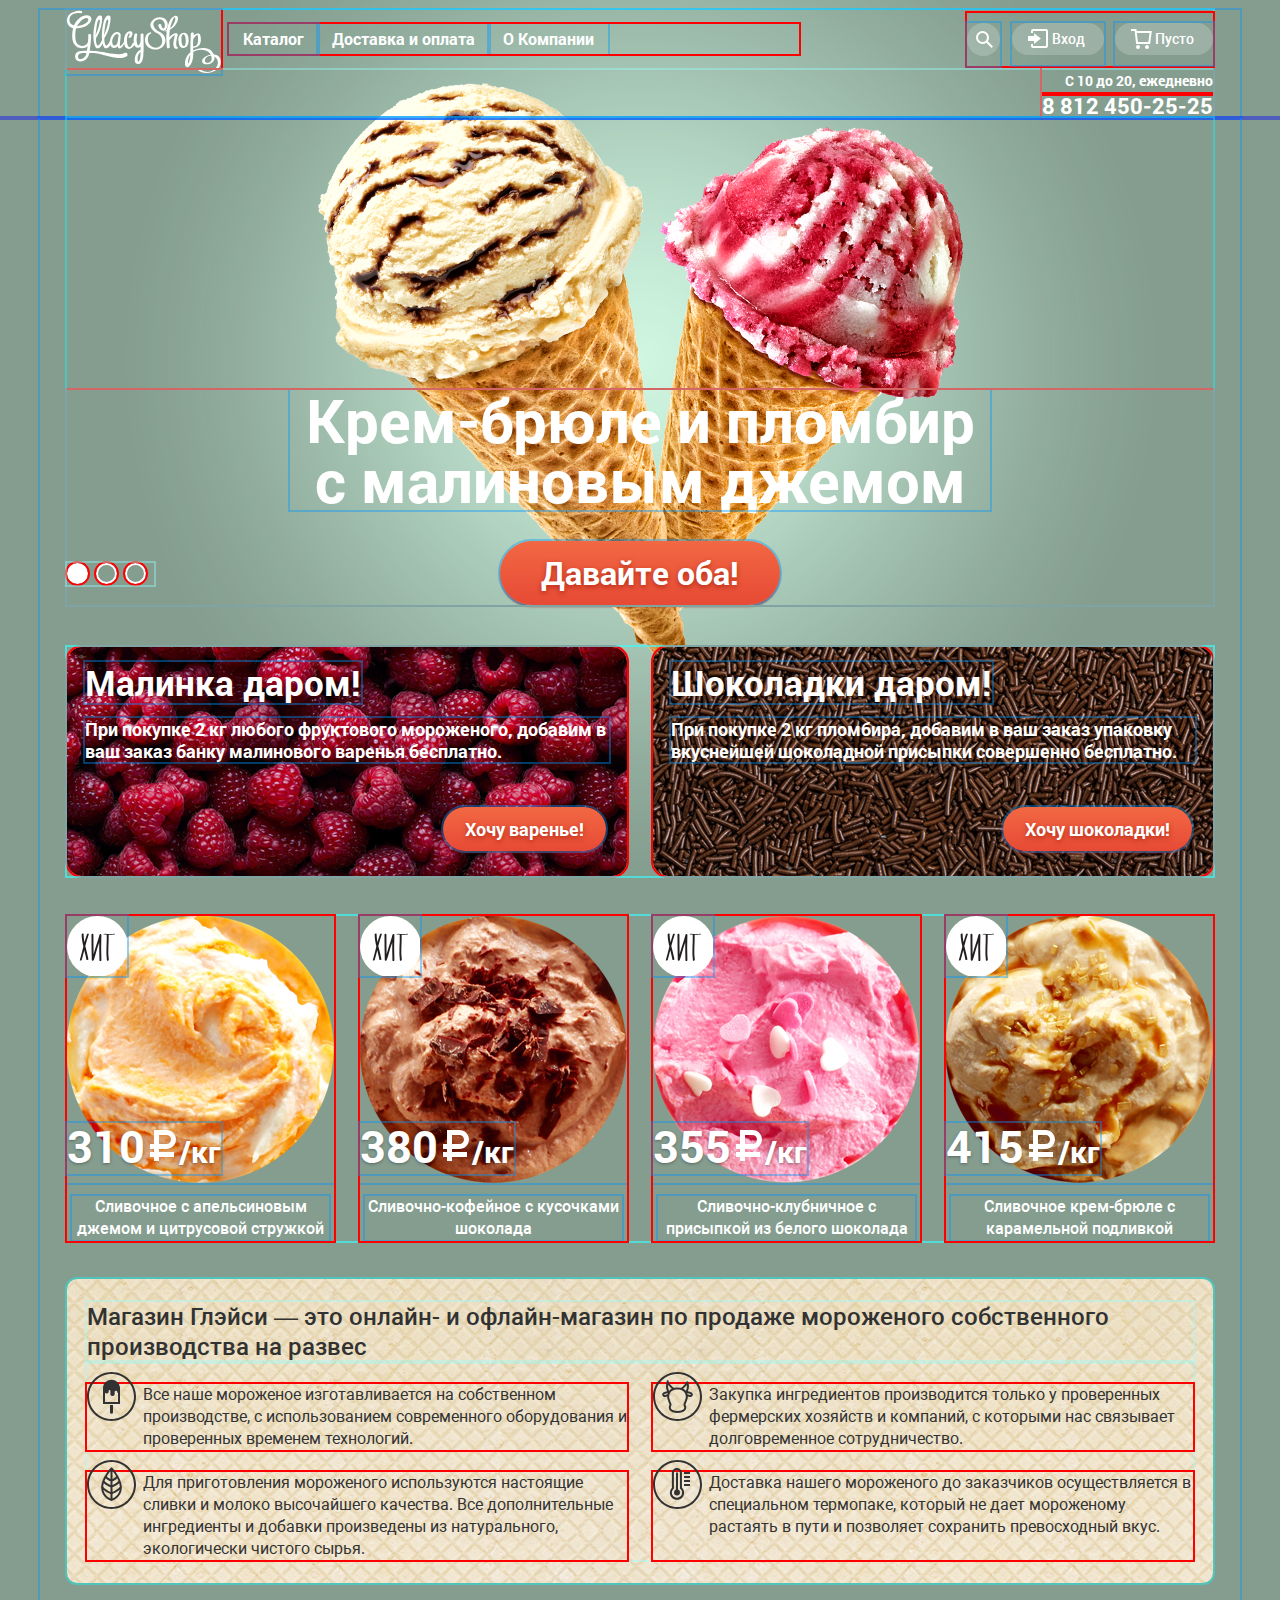
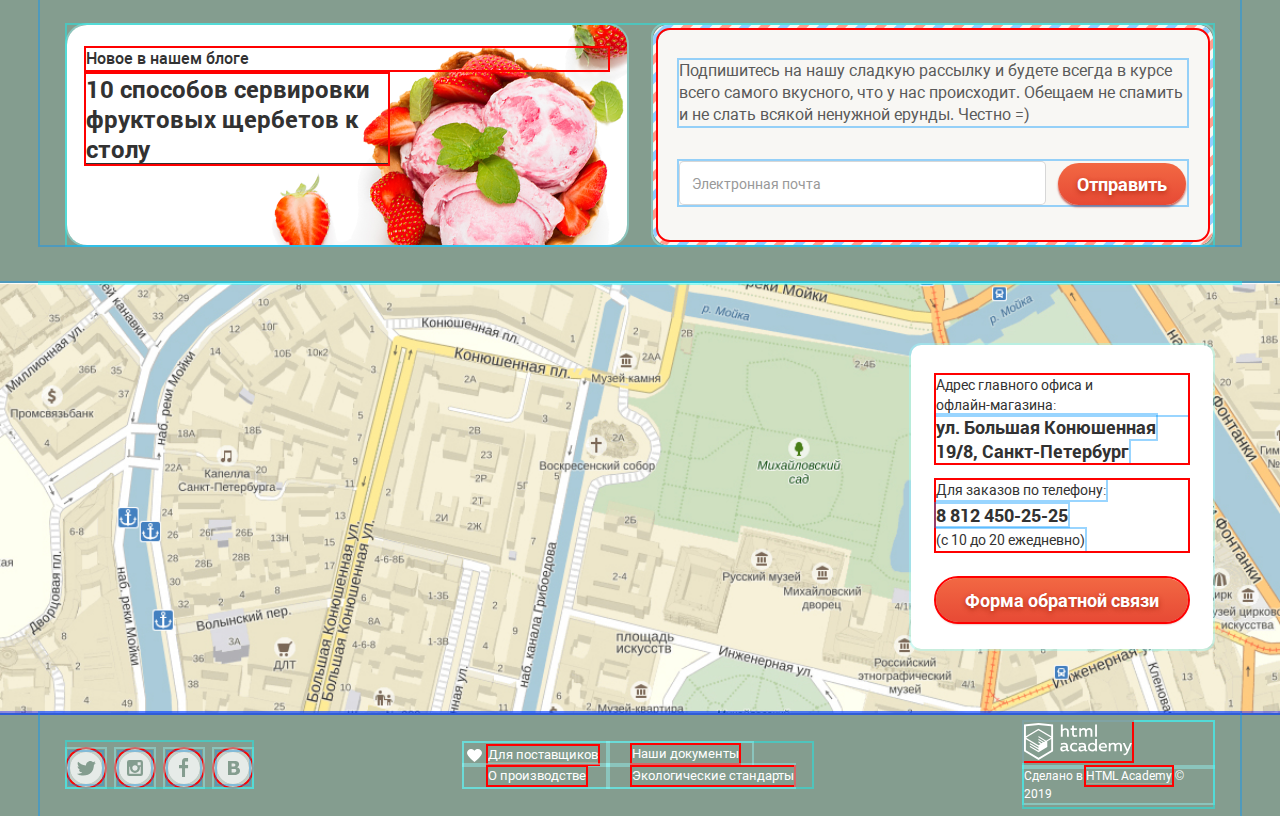
==== commit 4cef7d98: "доработка" ====
--- a/index.html
+++ b/index.html
@@ -19,7 +19,7 @@
               <img src="img/logo.svg" width="154" height="64" alt="Логотип GllacyShop">
             </a>
             <ul class="site-navigation">
-              <li class="catalog-link"><a class="link-current">Каталог</a>
+              <li class="catalog-link"><a class="link-current" href="catalog.html">Каталог</a>
                 <div class="catalog-menu">
                   <p class="new">Новинки</p>
                   <ul class="new-list">
--- a/css/style.css
+++ b/css/style.css
@@ -22,7 +22,7 @@
        url("../fonts/robotobold.woff2") format("woff2");
 }
 
-/*body > * {
+body > * {
   outline: 2px solid rgba(0, 0 , 150, 0.4);
 }
 
@@ -48,7 +48,7 @@
 
 body > * > * > * > * > * > * > * {
   outline: 2px solid rgba(0, 150 , 255, 0.4);
-}*/
+}
 
 body {
   margin: 0;
@@ -1040,6 +1040,8 @@
 }
 
 .filter fieldset:nth-child(2) {
+  position: relative;
+
   width: 220px;
 }
 
@@ -1105,9 +1107,17 @@
 }
 
 .price-controls {
+  position: absolute;
+  top: -2px;
+  left: 53px;
+
   width: 145px;
   
   padding-left: 3px;
+
+  font-size: 14px;
+  line-height: 16px;
+  font-weight: 400;
 }
 
 .price-controls label {
@@ -1120,7 +1130,7 @@
 }
 
 .price-controls input {
-  width: 25px;
+  width: 24px;
   height: 16px;
   
   margin: 0;
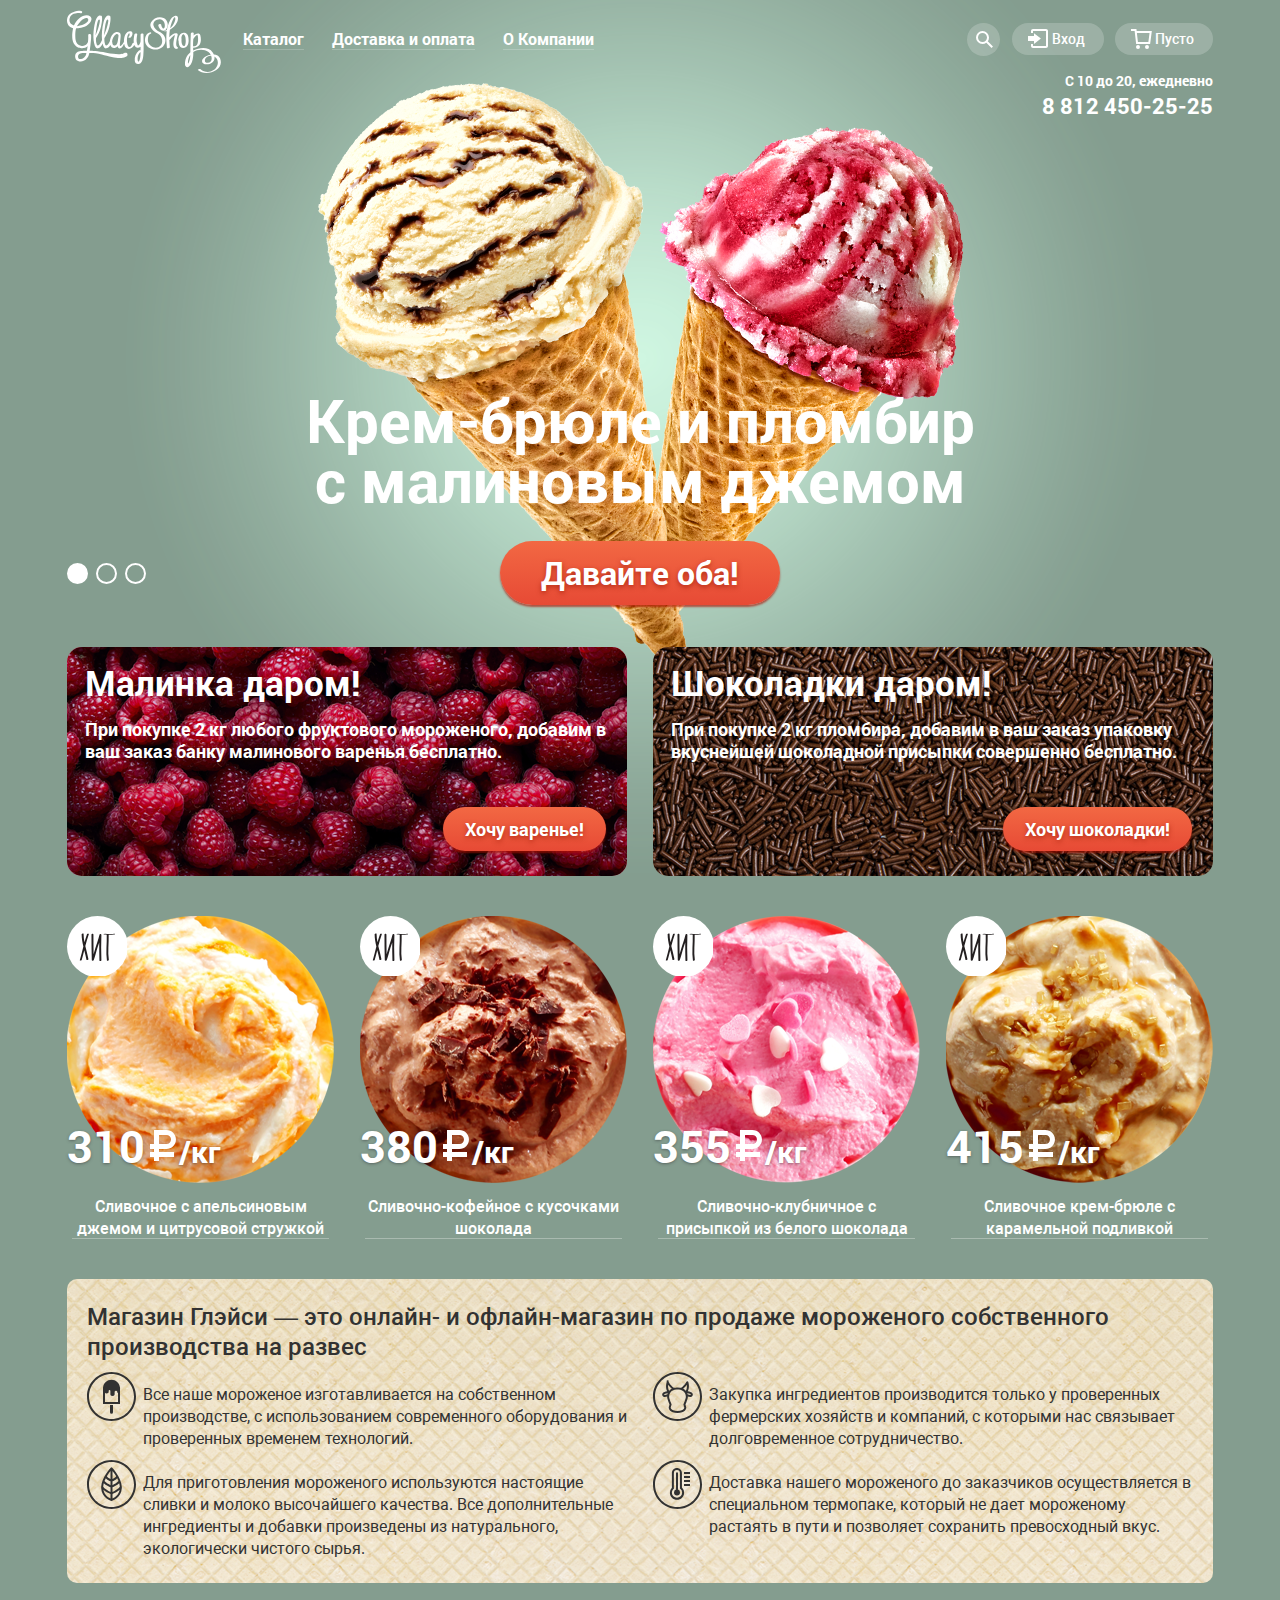
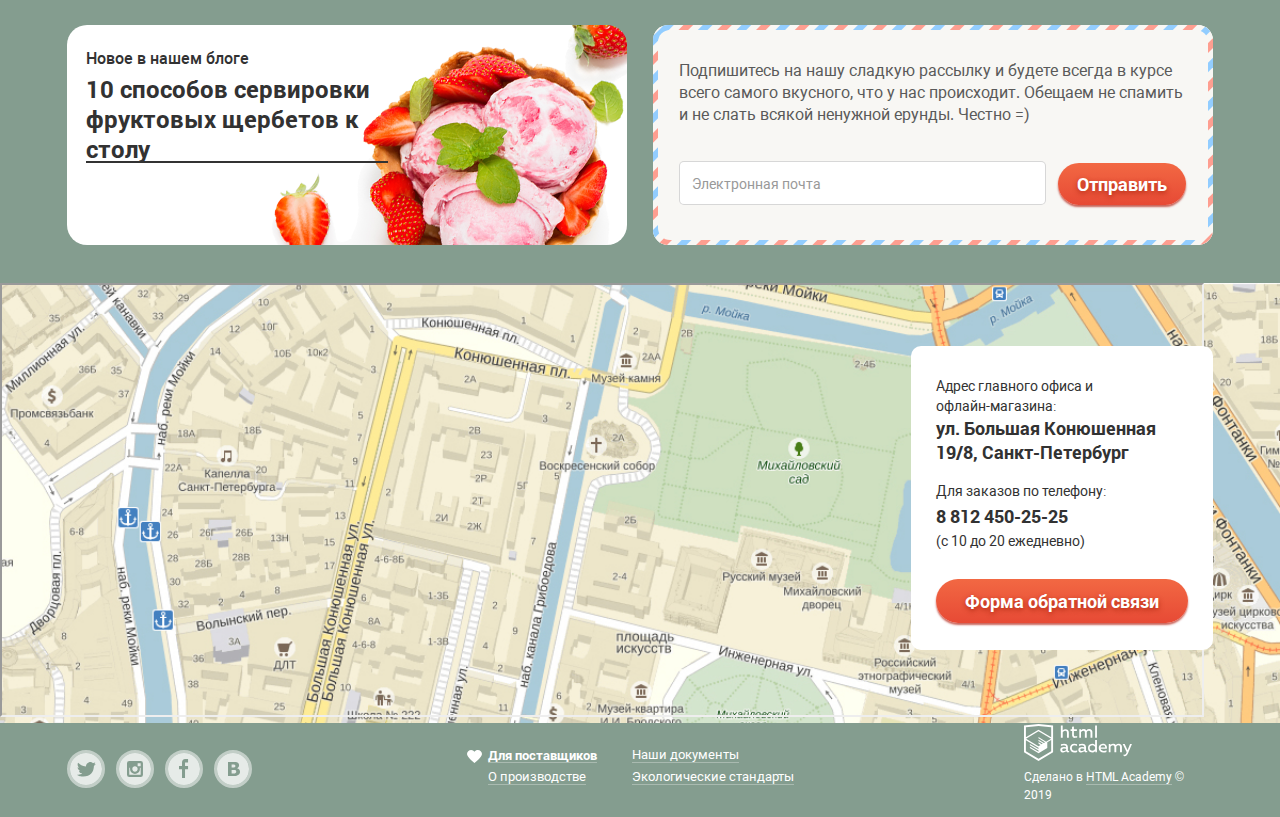
==== commit ddd2aaa5: "доработка" ====
--- a/index.html
+++ b/index.html
@@ -19,7 +19,7 @@
               <img src="img/logo.svg" width="154" height="64" alt="Логотип GllacyShop">
             </a>
             <ul class="site-navigation">
-              <li class="catalog-link"><a class="link-current" href="catalog.html">Каталог</a>
+              <li class="catalog-link"><a class="link-current site-nav-link" href="catalog.html">Каталог</a>
                 <div class="catalog-menu">
                   <p class="new">Новинки</p>
                   <ul class="new-list">
@@ -30,8 +30,8 @@
                   </ul>
                 </div>
               </li>
-              <li><a href="pay.html">Доставка и оплата</a></li>
-              <li><a href="info.html">О Компании</a></li>
+              <li><a class="site-nav-link" href="pay.html">Доставка и оплата</a></li>
+              <li><a class="site-nav-link" href="info.html">О Компании</a></li>
             </ul>
             <div class="user-navigation">
               <div class="search-wrapper">
@@ -133,25 +133,25 @@
                 <div class="flag">Хит</div>
                 <img src="img/product-1.png" width="267" height="267" alt="Сливочное с апельсиновым джемом и цитрусовой стружкой">
                 <p class="popular-item-price"><span class="price">310</span>/кг</p>
-                <h3 class="popular-item-title">Сливочное с апельсиновым джемом и цитрусовой стружкой</h3>
+                <h3 class="popular-item-title"><a class="link-underline">Сливочное с апельсиновым джемом и цитрусовой стружкой</a></h3>
               </li>
               <li class="popular-item">
                 <div class="flag">Хит</div>
                 <img src="img/product-2.png" width="267" height="267" alt="Сливочно-кофейное с кусочками шоколада">
                 <p class="popular-item-price"><span class="price">380</span>/кг</p>
-                <h3 class="popular-item-title">Сливочно-кофейное с кусочками шоколада</h3>
+                <h3 class="popular-item-title"><a class="link-underline">Сливочно-кофейное с кусочками шоколада</a></h3>
               </li>
               <li class="popular-item">
                 <div class="flag">Хит</div>
                 <img src="img/product-3.png" width="267" height="267" alt="Сливочно-клубничное с присыпкой из белого шоколада">
                 <p class="popular-item-price"><span class="price">355</span>/кг</p>
-                <h3 class="popular-item-title">Сливочно-клубничное с присыпкой из белого шоколада</h3>
+                <h3 class="popular-item-title"><a class="link-underline">Сливочно-клубничное с присыпкой из белого шоколада</a></h3>
               </li>
               <li class="popular-item">
                 <div class="flag">Хит</div>
                 <img src="img/product-4.png" width="267" height="267" alt="Сливочное крем-брюле с карамельной подливкой">
                 <p class="popular-item-price"><span class="price">415</span>/кг</p>
-                <h3 class="popular-item-title">Сливочное крем-брюле с карамельной подливкой</h3>
+                <h3 class="popular-item-title"><a class="link-underline">Сливочное крем-брюле с карамельной подливкой</a></h3>
               </li>
             </ul>
           </section>
@@ -189,7 +189,7 @@
 
         <section class="map">
           <h2 class="visually-hidden">Местоположение</h2>
-          <!--<img src="img/map.jpg" width="1200" height="430" alt="Карта">-->
+          <iframe src="https://yandex.ru/map-widget/v1/-/CCqrzMj4" width="1200" height="430"></iframe>
 
           <div class="container">
             <div class="contacts">
@@ -236,9 +236,9 @@
 
           <ul class="documents">
             <li class="documents-current"><a class="link-underline" href="#">Для поставщиков</a></li>
-            <li><a href="#">Наши документы</a></li>
-            <li><a href="#">О производстве</a></li>
-            <li><a href="#">Экологические стандарты</a></li>
+            <li><a class="link-underline" href="#">Наши документы</a></li>
+            <li><a class="link-underline" href="#">О производстве</a></li>
+            <li><a class="link-underline" href="#">Экологические стандарты</a></li>
           </ul>
 
           <p class="footer-copyright">
--- a/css/style.css
+++ b/css/style.css
@@ -22,7 +22,7 @@
        url("../fonts/robotobold.woff2") format("woff2");
 }
 
-body > * {
+/*body > * {
   outline: 2px solid rgba(0, 0 , 150, 0.4);
 }
 
@@ -48,7 +48,7 @@
 
 body > * > * > * > * > * > * > * {
   outline: 2px solid rgba(0, 150 , 255, 0.4);
-}
+}*/
 
 body {
   margin: 0;
@@ -958,41 +958,98 @@
   text-align: left;
 }
 
-.link-underline {
+.link-underline,
+.site-nav-link {
   position: relative;
-}
-
-.link-underline:hover,
-.link-underline:focus {
-  color: #ffbc9e;
-}
-
-.link-underline:hover::after,
-.link-underline:focus::after,
-.footer-copyright .link-underline::after,
-.documents .link-underline::after {
+
+  /*text-decoration-color: rgba(255, 255, 255, 0.2);
+  text-decoration-line: underline;
+  text-decoration-style: solid;
+  text-underline-position: auto;*/
+
+  /*background-image: linear-gradient(transparent 50%, rgba(255, 255, 255, 0.2) 50%);
+  background-repeat: no-repeat;
+  background-position: 0 bottom;
+  background-size: 100% 1px;*/
+}
+
+/*.site-nav-link {
+  background-image: linear-gradient(transparent 50%, rgba(255, 255, 255, 0.2) 50%);
+  background-repeat: no-repeat;
+  background-position: 14px bottom;
+  background-size: calc(100% - 28px) 1px;
+}*/
+
+.site-nav-link::before {
+  content: "";
+  position: absolute;
+  bottom: 4px;
+  left: 14px;
+
+  width: calc(100% - 28px);
+  height: 1px;
+
+  background-color: rgba(255, 255, 255, 0.2);
+}
+
+.link-underline::before {
   content: "";
   position: absolute;
   bottom: 1px;
   left: 0;
-  
+
   height: 1px;
   width: 100%;
-  
-  background-color: #ffbc9e; /*#e84d37*/
-  opacity: 0.3;
-}
-
-.news .link-underline::after {
-  content: "";
-  position: absolute;
-  bottom: 0;
-  left: 0;
-  
-  height: 1px;
-  width: 100%;
-  
-  background-color: #323232;
+
+  background-color: rgba(255, 255, 255, 0.3);
+}
+
+.link-underline:hover,
+.link-underline:focus,
+.link-underline:active {
+  color: #ffbc9e;
+
+  /*text-decoration-color: rgba(255, 188, 158, 0.3);
+  text-decoration-line: underline;
+  text-decoration-style: solid;
+  text-underline-position: auto;*/
+  
+  /*background-image: linear-gradient(transparent 50%, rgba(255, 188, 158, 0.3) 50%);*/
+}
+
+.link-underline:hover::before,
+.link-underline:focus::before,
+.link-underline:active::before {
+  background-color: rgba(255, 188, 158, 0.3);
+}
+
+.news .link-underline::before {
+ /* width: 100%;*/
+  height: 2px;
+
+  background-color: rgba(50, 50, 50, 1);
+}
+
+/*.news .link-underline {
+  /*text-decoration-color: rgba(50, 50, 50, 1);
+  text-decoration-line: underline;
+  text-decoration-style: solid;*/
+  
+  /*background-image: linear-gradient(transparent 50%, rgba(50, 50, 50, 1) 50%);*/
+}*/
+
+.news .link-underline:hover,
+.news .link-underline:focus,
+.news .link-underline:active {
+  color: #e84d37;
+  /*text-decoration-color: rgba(232, 77, 55, 0.3);*/
+  /*background-image: linear-gradient(transparent 50%, rgba(232, 77, 55, 0.3) 50%);*/
+}
+
+.news .link-underline:hover::before,
+.news .link-underline:focus::before,
+.news .link-underline:active::before {
+  background-color: rgba(232, 77, 55, 0.3);
 }
 
 .filters {
@@ -1086,7 +1143,7 @@
   background-color: #ababab;
   border: 8px solid #ffffff;
   border-radius: 50%;
-  /*box-shadow: 0 2px 1px 0 rgba(0, 1, 1, 0.2);*/
+  box-shadow: 0 2px 1px 0 rgba(0, 1, 1, 0.2);
   
   cursor: pointer;
 }
@@ -1108,7 +1165,7 @@
 
 .price-controls {
   position: absolute;
-  top: -2px;
+  top: -1px;
   left: 53px;
 
   width: 145px;
@@ -1167,7 +1224,7 @@
 }
 
 select {
-  width: 202px;
+  width: 220px;
   
   padding: 7px 10px;
 
@@ -1797,7 +1854,9 @@
 
 .map {
   min-height: 430px;
-  
+
+  margin-bottom: -9px;
+
   background-image: url("../img/map.jpg");
   background-position: 0 0;
   background-repeat: no-repeat;
@@ -1811,7 +1870,7 @@
 .contacts {
   position: absolute;
   right: 27px;
-  top: 62px;
+  bottom: 73px;
   z-index: 5;
   
   display: flex;
@@ -1935,7 +1994,7 @@
   font-weight: 400;
 }
 
-.documents-current {
+.documents-current a {
   font-weight: 700;
 }
 
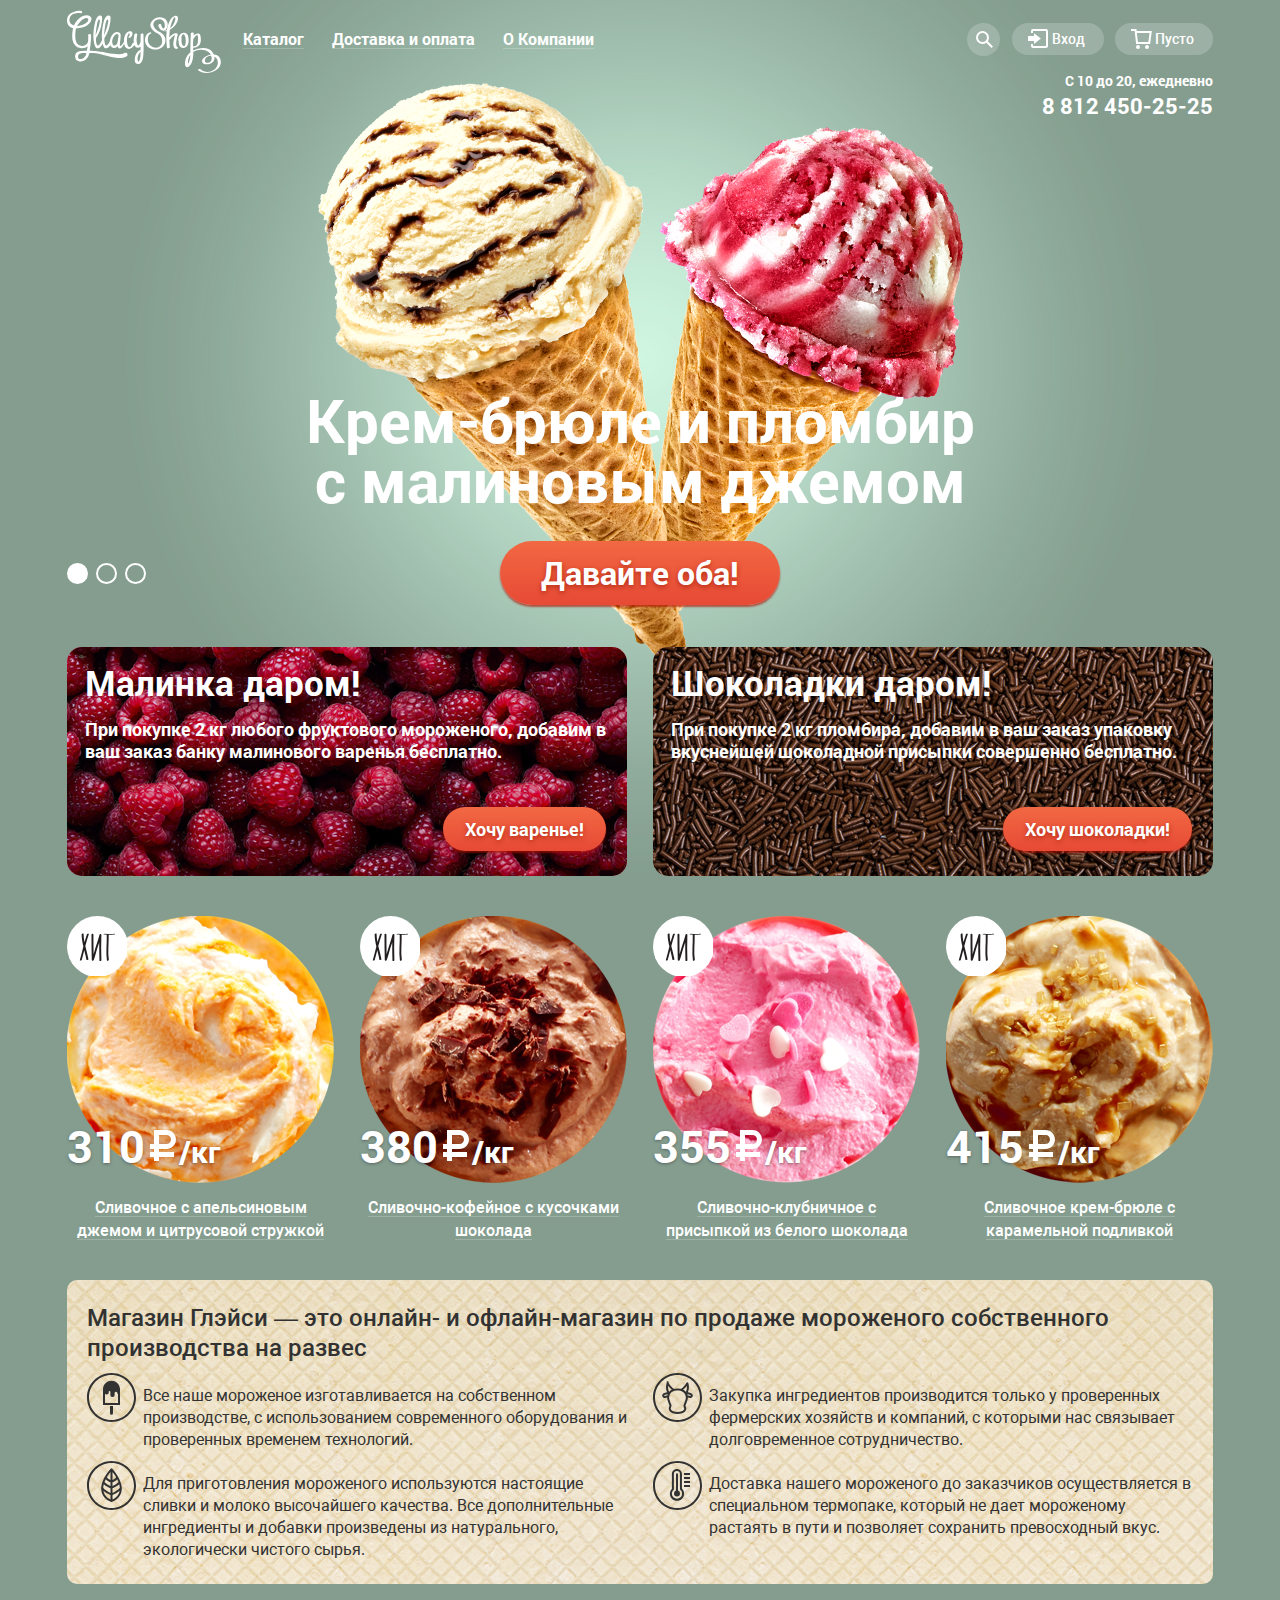
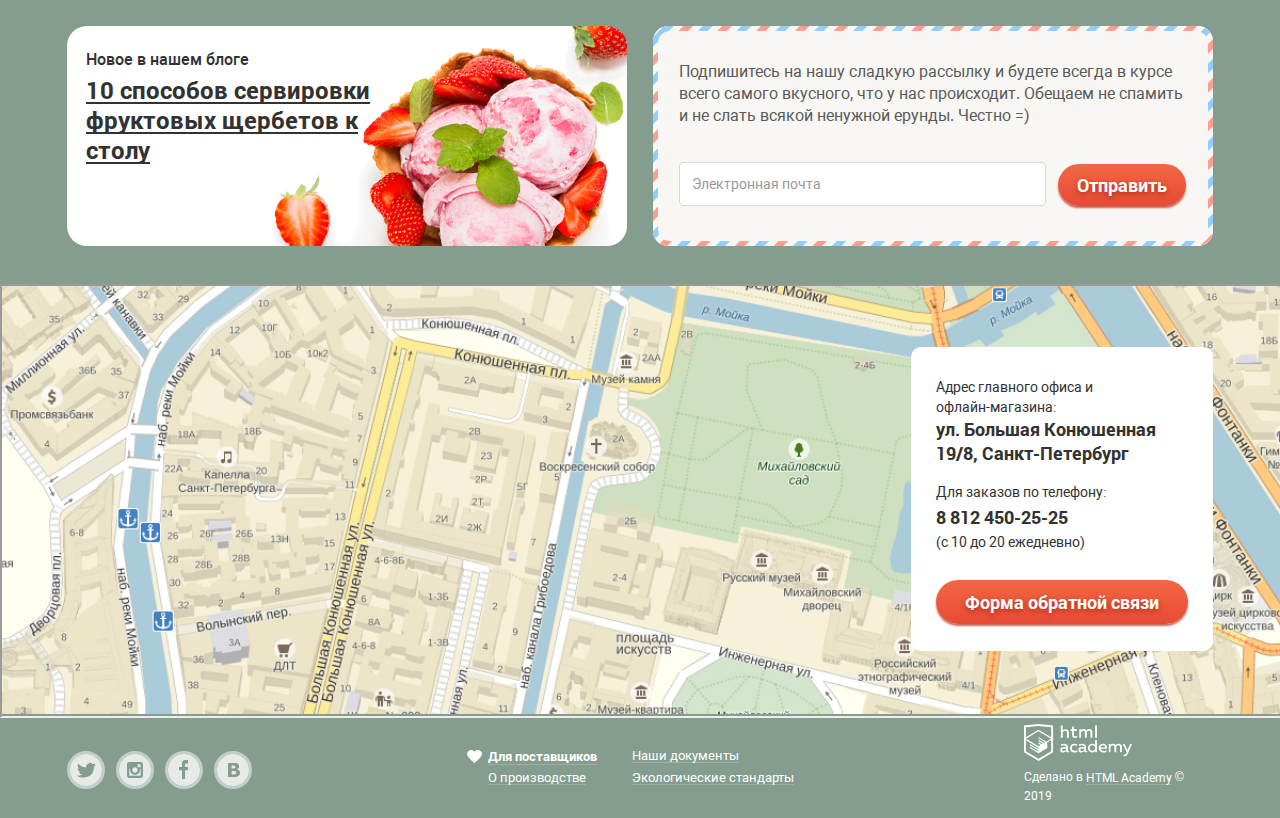
==== commit bfe1a326: "проект" ====
--- a/index.html
+++ b/index.html
@@ -4,7 +4,7 @@
     <meta charset="utf-8">
     <title>Интернет-магазин мороженого GllacyShop</title>
     <link href="css/normalize.css" rel="stylesheet">
-    <link href="css/style.css" rel="stylesheet">
+    <link href="css/style.min.css" rel="stylesheet">
   </head>
   <body>
     <input class="visually-hidden" type="radio" id="product-1" name="toggle" checked>
@@ -189,8 +189,7 @@
 
         <section class="map">
           <h2 class="visually-hidden">Местоположение</h2>
-          <iframe src="https://yandex.ru/map-widget/v1/-/CCqrzMj4" width="1200" height="430"></iframe>
-
+		  <iframe src="https://yandex.ru/map-widget/v1/-/CCqcELoW" width="100%" height="430"></iframe>
           <div class="container">
             <div class="contacts">
               <h2 class="visually-hidden">Контактная информация</h2>
@@ -274,6 +273,7 @@
     </section>
 
     <div class="overlay"></div>
-    <script src="js/script.js"></script>
+    <script src="js/script.min.js"></script>
+</script>
   </body>
 </html>--- a/css/style.min.css
+++ b/css/style.min.css
@@ -0,0 +1 @@
+@font-face{font-family:"Roboto";font-style:normal;font-weight:400;src:url("../fonts/roboto.woff") format("woff"),url("../fonts/roboto.woff2") format("woff2")}@font-face{font-family:"Roboto";font-style:normal;font-weight:500;src:url("../fonts/robotomedium.woff") format("woff"),url("../fonts/robotomedium.woff2") format("woff2")}@font-face{font-family:"Roboto";font-style:normal;font-weight:700;src:url("../fonts/robotobold.woff") format("woff"),url("../fonts/robotobold.woff2") format("woff2")}body{margin:0;padding:0;font-family:"Roboto",Arial,sans-serif;font-size:16px;line-height:22px;font-weight:400;color:#fff;background-color:#849d8f}.visually-hidden{position:absolute;width:1px;height:1px;margin:-1px;border:0;padding:0;white-space:nowrap;-webkit-clip-path:inset(100%);clip-path:inset(100%);clip:rect(0 0 0 0);overflow:hidden}a{display:inline-block;color:#fff;vertical-align:middle;text-decoration:none}.container{width:1200px;margin:0 auto;padding:0 27px;-webkit-box-sizing:border-box;box-sizing:border-box}.main-header{padding-top:10px;min-height:70px}.main-navigation{display:-webkit-box;display:-ms-flexbox;display:flex;-webkit-box-orient:vertical;-webkit-box-direction:normal;-ms-flex-direction:column;flex-direction:column;-webkit-box-pack:center;-ms-flex-pack:center;justify-content:center}.navigation-wrapper{display:-webkit-box;display:-ms-flexbox;display:flex;-webkit-box-pack:start;-ms-flex-pack:start;justify-content:flex-start;-webkit-box-align:center;-ms-flex-align:center;align-items:center}.main-header-logo{width:154px;height:58px;margin-right:8px}.site-navigation{display:-webkit-box;display:-ms-flexbox;display:flex;-ms-flex-wrap:wrap;flex-wrap:wrap;width:570px;margin:0;padding:0;list-style:none}.site-navigation a{padding:6px 14px;font-size:16px;line-height:18px;font-weight:700}.main-header .catalog-link{position:relative}.catalog-menu{position:absolute;top:36px;left:-5px;z-index:1;display:none;margin:0;padding:5px 0;width:144px;min-height:172px;background:#f8f7f4;border-radius:5px;-webkit-box-shadow:0 20px 20px rgba(0,0,0,0.4);box-shadow:0 20px 20px rgba(0,0,0,0.4);color:#323232;font-size:14px;line-height:16px;font-weight:400;-webkit-box-sizing:border-box;box-sizing:border-box}.catalog-menu a{padding:0;font-size:14px;line-height:16px;font-weight:400}.site-navigation a:hover,.site-navigation a:focus{background:#f7f6f3;border-radius:13px;color:#323232;font-weight:700}.catalog-link:hover .catalog-menu,.catalog-link:focus .catalog-menu{display:block}.site-navigation a:active{color:#000;font-weight:700;background:#f8f7f4;border:0;-webkit-box-shadow:inset 0 2px 1px rgba(105,105,105,1);box-shadow:inset 0 2px 1px rgba(105,105,105,1)}.catalog-menu .new-list{margin:0;padding:5px 0;list-style:none}.catalog-menu .new{position:relative;margin:0;margin-bottom:8px;padding:7px 20px;font-weight:700}.catalog-menu .new::after{content:"";position:absolute;top:34px;left:5px;height:1px;width:129px;background-color:rgba(50,50,50,0.2)}.new-list a{color:#323232}.new-list li{padding:7px 20px}.new-list a:hover,.new-list a:focus{font-weight:400;background-color:transparent;border-radius:0}.new-list li:hover,.new-list li:focus{background-color:#fbded8}.new-list li:active{background-color:#d07058}.user-navigation{position:relative;display:-webkit-box;display:-ms-flexbox;display:flex;-webkit-box-pack:justify;-ms-flex-pack:justify;justify-content:space-between;-webkit-box-align:center;-ms-flex-align:center;align-items:center;-ms-flex-wrap:wrap;flex-wrap:wrap;margin:0;margin-left:auto;padding:0;width:246px;list-style:none}.inner-page .user-navigation{width:264px}.user-navigation a{padding:8px 19px;font-size:14px;line-height:16px;font-weight:500;background-color:rgba(254,254,254,0.2);border-radius:20px;-webkit-box-sizing:border-box;box-sizing:border-box}.user-navigation .search-link{padding:0;display:block;width:33px;height:33px}.user-navigation .login-link,.user-navigation .cart-link{position:relative;padding-left:40px}.login-link .icon,.cart-link .icon{position:absolute;top:calc(50% - 10px);left:16px}.search-link .icon{position:absolute;top:calc(50% - 13px);left:calc(50% - 8px)}.inner-page .cart-link::before{background-image:url("../img/basket-red.svg")}.search-wrapper,.login-wrapper,.cart-wrapper{position:relative;margin-top:10px;padding-bottom:10px}.search-form{position:absolute;top:36px;right:1px;z-index:1;display:none;margin:0;padding:19px 15px;width:340px;height:83px;color:#323232;font-size:14px;line-height:16px;font-weight:400;background:#f8f7f4;border-radius:5px;-webkit-box-shadow:0 20px 20px rgba(0,0,0,0.4);box-shadow:0 20px 20px rgba(0,0,0,0.4);list-style:none;-webkit-box-sizing:border-box;box-sizing:border-box}.icon{fill:#fff}.search-link:hover .icon,.search-link:focus .icon,.login-link:hover .icon,.login-link:focus .icon,.cart-link:hover .icon,.cart-link:focus .icon{fill:#000}.search-link:hover,.search-link:focus,.login-link:hover,.login-link:focus,.cart-link:hover,.cart-link:focus,.inner-page .cart-link{background-color:#f7f6f3;border-radius:25px}.inner-page .link-current,.inner-page .link-current:hover,.inner-page .link-current:focus{color:#fff;background-color:#d07058;border-radius:25px}.new-list .link-current,.new-list .link-current:hover,.new-list .link-current:focus{background-color:#d07058;border-radius:0}.link-current a,.link-current a:hover,.link-current a:focus{color:#fff}.search-link:hover,.search-link:focus,.login-link:hover,.login-link:focus,.cart-link:hover,.cart-link:focus,.inner-page .cart-link{color:#323232}.search-wrapper:hover .search-form,.search-wrapper:focus .search-form{display:block}.search-form p{min-width:310px;margin:0;padding:0}.login-form p{min-width:240px;margin:0;margin-top:14px;margin-bottom:20px;padding:0}input,textarea{width:100%;height:44px;padding-top:17px;padding-left:12px;padding-bottom:17px;color:#323232;font-size:14px;line-height:24px;font-weight:700;background-color:#fff;border:1px solid rgba(178,178,178,0.52);border-radius:5px;outline:0;-webkit-box-sizing:border-box;box-sizing:border-box}input::-webkit-input-placeholder,textarea::-webkit-input-placeholder{color:#999;font-weight:400}input::-moz-placeholder,textarea::-moz-placeholder{color:#999;font-weight:400}input:-moz-placeholder,textarea:-moz-placeholder{color:#999;font-weight:400}input:-ms-input-placeholder,textarea:-ms-input-placeholder{color:#999;font-weight:400}input:hover,textarea:hover{border:1px solid rgba(178,178,178,0.52);-webkit-box-shadow:inset 0 0 3px #b2b2b2;box-shadow:inset 0 0 3px #b2b2b2}input:focus,textarea:focus{border:1px solid rgba(46,136,228,0.52);-webkit-box-shadow:inset 0 0 3px #2e88e4;box-shadow:inset 0 0 3px #2e88e4}.login-form{position:absolute;top:36px;right:0;z-index:1;display:none;margin:0;padding:5px 20px;padding-right:16px;width:277px;height:213px;color:#323232;font-size:14px;line-height:16px;font-weight:400;background-color:#f8f7f4;border-radius:5px;-webkit-box-shadow:0 20px 20px rgba(0,0,0,0.4);box-shadow:0 20px 20px rgba(0,0,0,0.4);list-style:none;-webkit-box-sizing:border-box;box-sizing:border-box}.login-wrapper:hover .login-form,.login-wrapper:focus .login-form{display:block}.login-form .button{width:100px;padding:10px 25px}.container-mini{display:-webkit-box;display:-ms-flexbox;display:flex;-webkit-box-pack:justify;-ms-flex-pack:justify;justify-content:space-between;-webkit-box-align:start;-ms-flex-align:start;align-items:flex-start}.login-password-info{width:121px}.login-password-info a{padding:0;margin:0;color:#323232;font-size:13px;line-height:24px;font-weight:400;text-decoration:underline}.login-password-info .new-login{margin-top:-3px}.inner-page{background-color:#849d8f}.main-header-info{-ms-flex-item-align:end;align-self:flex-end;font-size:14px;line-height:16px;font-weight:700;text-align:right}.main-header-info p{margin:0;padding:5px 0}.main-header-info a{font-size:22px;line-height:24px}.button{display:inline-block;padding:10px 35px;color:#fff;font-size:18px;line-height:24px;font-weight:700;text-align:center;vertical-align:middle;text-decoration:none;text-shadow:0 2px 5px rgba(160,32,11,0.76);background:#f26843;background:-webkit-gradient(linear,left top,left bottom,from(#f26843),to(#e74a35));background:-webkit-linear-gradient(top,#f26843 0,#e74a35 100%);background:-o-linear-gradient(top,#f26843 0,#e74a35 100%);background:linear-gradient(to bottom,#f26843 0,#e74a35 100%);-webkit-box-shadow:0 2px 2px rgba(172,16,0,0.64);box-shadow:0 2px 2px rgba(172,16,0,0.64);border:0;border-radius:50px;cursor:pointer}.button:hover{background:-webkit-gradient(linear,left top,left bottom,from(#f58669),to(#ec6f5e));background:-webkit-linear-gradient(top,#f58669 0,#ec6f5e 100%);background:-o-linear-gradient(top,#f58669 0,#ec6f5e 100%);background:linear-gradient(to bottom,#f58669 0,#ec6f5e 100%);-webkit-box-shadow:0 2px 2px rgba(172,16,0,1);box-shadow:0 2px 2px rgba(172,16,0,1)}.button:active{background:-webkit-gradient(linear,left top,left bottom,from(#d84732),to(#e1613e));background:-webkit-linear-gradient(top,#d84732 0,#e1613e 100%);background:-o-linear-gradient(top,#d84732 0,#e1613e 100%);background:linear-gradient(to bottom,#d84732 0,#e1613e 100%);-webkit-box-shadow:inset 0 2px 2px rgba(172,16,0,1);box-shadow:inset 0 2px 2px rgba(172,16,0,1)}.site-wrapper{min-width:940px;background-color:#849d8f;background-image:url("../img/slider-1.png");background-repeat:no-repeat;background-position:center 0;-webkit-transition:background-image .5s ease,background-color .5s ease;-o-transition:background-image .5s ease,background-color .5s ease;transition:background-image .5s ease,background-color .5s ease}.site-wrapper::before,.site-wrapper::after{content:"";visibility:hidden}.site-wrapper::before{background-image:url("../img/slider-2.png")}.site-wrapper::after{background-image:url("../img/slider-3.png")}.slider{position:relative;margin-bottom:42px;padding-top:272px;color:#fff;text-align:center}.slider-list{margin:0;padding:0;list-style:none}.slider-item{display:none}.slider-title{width:700px;margin:0 auto;margin-bottom:31px;font-size:60px;line-height:60px;font-weight:700}.slider-controls{position:absolute;bottom:20px;left:0;z-index:10;font-size:0}.slider-controls label{display:inline-block;width:17px;height:17px;margin-right:8px;vertical-align:top;background-color:transparent;border:2px solid #fff;border-radius:50%;cursor:pointer}#product-1:checked ~ .site-wrapper{background-color:#849d8f;background-image:url("../img/slider-1.png")}#product-2:checked ~ .site-wrapper{background-color:#8996a6;background-image:url("../img/slider-2.png")}#product-3:checked ~ .site-wrapper{background-color:#9d8b84;background-image:url("../img/slider-3.png")}#product-1:checked ~ .site-wrapper .slider-item:nth-child(1),#product-2:checked ~ .site-wrapper .slider-item:nth-child(2),#product-3:checked ~ .site-wrapper .slider-item:nth-child(3){display:block}#product-1:checked ~ .site-wrapper label[for="product-1"],#product-2:checked ~ .site-wrapper label[for="product-2"],#product-3:checked ~ .site-wrapper label[for="product-3"],#product-1:active ~ .site-wrapper label[for="product-1"],#product-2:active ~ .site-wrapper label[for="product-2"],#product-3:active ~ .site-wrapper label[for="product-3"]{background-color:#fff}.site-wrapper label[for="product-1"]:hover,.site-wrapper label[for="product-1"]:focus,.site-wrapper label[for="product-2"]:focus,.site-wrapper label[for="product-2"]:hover,.site-wrapper label[for="product-3"]:focus,.site-wrapper label[for="product-3"]:hover{background-color:rgba(248,247,244,0.4)}.slider-button{width:210px;font-size:32px;line-height:44px}.cart-table{position:absolute;top:39px;right:1px;z-index:1;display:none;margin:0;padding:18px 14px;width:540px;height:240px;color:#323232;font-size:13px;line-height:16px;font-weight:400;background:#f8f7f4;border-radius:5px;-webkit-box-shadow:0 20px 20px rgba(0,0,0,0.4);box-shadow:0 20px 20px rgba(0,0,0,0.4);list-style:none;-webkit-box-sizing:border-box;box-sizing:border-box}.cart-wrapper:hover .cart-table,.cart-wrapper:focus .cart-table{display:-webkit-box;display:-ms-flexbox;display:flex;-webkit-box-pack:start;-ms-flex-pack:start;justify-content:flex-start;-webkit-box-orient:vertical;-webkit-box-direction:normal;-ms-flex-direction:column;flex-direction:column}.table-wrapper{position:relative;display:-webkit-box;display:-ms-flexbox;display:flex;margin-bottom:5px}.cart-table-column{width:65px}.cart-table-column:nth-child(1){width:320px}.cart-table-column:nth-child(1) .cart-th{padding-right:20px;padding-left:73px}.cart-table-column .cart-th:last-child{padding-bottom:5px}.cart-table-column .cart-th{position:relative;padding-bottom:26px}.cart-table-column:nth-child(1) .cart-th::before{content:"";position:absolute;top:-6px;left:27px;width:35px;height:35px;background-repeat:no-repeat}.cart-table-column:nth-child(1) .cart-th:nth-child(1)::before{background-image:url("../img/product-small-1.png")}.cart-table-column:nth-child(1) .cart-th:nth-child(2)::before{background-image:url("../img/product-small-2.png")}.cart-table-column:nth-child(1) .cart-th::after{content:"";position:absolute;top:4px;left:3px;width:11px;height:11px;background-repeat:no-repeat;background-image:url("../img/cross-small.svg")}.cart-table-column:nth-child(2){width:124px}.cart-th{margin:0;margin-top:7px;padding:0;font-size:13px;line-height:20px}.cart-th span{color:#999}.cart-total{-ms-flex-item-align:end;align-self:flex-end;font-size:15px;line-height:18px;font-weight:700}.table-wrapper::after{content:"";position:absolute;bottom:-7px;left:2px;width:510px;height:1px;background-color:#cacac7}.cart-table .button{margin-left:auto;padding:12px 15px;font-size:18px;line-height:24px;background:#f26843;background:-webkit-gradient(linear,left top,left bottom,from(#f26843),to(#e74a35));background:-webkit-linear-gradient(top,#f26843 0,#e74a35 100%);background:-o-linear-gradient(top,#f26843 0,#e74a35 100%);background:linear-gradient(to bottom,#f26843 0,#e74a35 100%);border-radius:50px}.page-title{margin-top:0;margin-bottom:28px;font-size:35px;line-height:41px;font-weight:700}.breadcrumbs{display:-webkit-box;display:-ms-flexbox;display:flex;-webkit-box-pack:start;-ms-flex-pack:start;justify-content:flex-start;-webkit-box-align:center;-ms-flex-align:center;align-items:center;-ms-flex-wrap:wrap;flex-wrap:wrap;margin:0;margin-top:-18px;margin-bottom:2px;padding:0;padding-right:120px;font-size:14px;line-height:16px;list-style:none}.breadcrumbs li{position:relative;margin-right:21px}.breadcrumbs li:last-child::after{content:""}.breadcrumbs li::after{content:"»";position:absolute;top:0;right:-10px;width:4px;height:4px}.breadcrumbs-current,.breadcrumbs a{font-size:14px;line-height:16px;font-weight:400;text-align:left}.link-underline{display:inline;background-image:-webkit-gradient(linear,left top,left bottom,color-stop(50%,transparent),color-stop(50%,rgba(255,255,255,0.2)));background-image:-webkit-linear-gradient(transparent 50%,rgba(255,255,255,0.2) 50%);background-image:-o-linear-gradient(transparent 50%,rgba(255,255,255,0.2) 50%);background-image:linear-gradient(transparent 50%,rgba(255,255,255,0.2) 50%);background-repeat:no-repeat;background-position:0 bottom;background-size:100% 1px}.site-nav-link{background-image:-webkit-gradient(linear,left top,left bottom,color-stop(50%,transparent),color-stop(50%,rgba(255,255,255,0.2)));background-image:-webkit-linear-gradient(transparent 50%,rgba(255,255,255,0.2) 50%);background-image:-o-linear-gradient(transparent 50%,rgba(255,255,255,0.2) 50%);background-image:linear-gradient(transparent 50%,rgba(255,255,255,0.2) 50%);background-repeat:no-repeat;background-position:14px 24px;background-size:calc(100% - 28px) 1px}.link-underline:hover,.link-underline:focus,.link-underline:active{color:#ffbc9e;background-image:-webkit-gradient(linear,left top,left bottom,color-stop(50%,transparent),color-stop(50%,rgba(255,188,158,0.3)));background-image:-webkit-linear-gradient(transparent 50%,rgba(255,188,158,0.3) 50%);background-image:-o-linear-gradient(transparent 50%,rgba(255,188,158,0.3) 50%);background-image:linear-gradient(transparent 50%,rgba(255,188,158,0.3) 50%)}.news .link-underline{background-size:100% 4px;background-image:-webkit-gradient(linear,left top,left bottom,color-stop(50%,rgba(50,50,50,1)),color-stop(50%,transparent));background-image:-webkit-linear-gradient(top,rgba(50,50,50,1) 50%,transparent 50%);background-image:-o-linear-gradient(top,rgba(50,50,50,1) 50%,transparent 50%);background-image:linear-gradient(to bottom,rgba(50,50,50,1) 50%,transparent 50%)}.news .link-underline:hover,.news .link-underline:focus,.news .link-underline:active{color:#e84d37;background-image:-webkit-gradient(linear,left top,left bottom,color-stop(50%,transparent),color-stop(50%,rgba(232,77,55,0.3)));background-image:-webkit-linear-gradient(transparent 50%,rgba(232,77,55,0.3) 50%);background-image:-o-linear-gradient(transparent 50%,rgba(232,77,55,0.3) 50%);background-image:linear-gradient(transparent 50%,rgba(232,77,55,0.3) 50%)}.filters{margin-bottom:24px}.filter{display:-webkit-box;display:-ms-flexbox;display:flex;-webkit-box-pack:start;-ms-flex-pack:start;justify-content:flex-start;-webkit-box-align:end;-ms-flex-align:end;align-items:flex-end;-ms-flex-wrap:wrap;flex-wrap:wrap}.filter fieldset{margin:0;margin-right:16px;margin-bottom:15px;padding:0;border:0}.filter-range,.filter-fat,.filter-fillers{position:relative;min-height:37px;background-color:rgba(255,255,255,0.2);border-radius:20px}.filter legend{margin-left:16px;margin-bottom:5px;font-size:14px;line-height:16px;font-weight:400}.filter fieldset:nth-child(1){width:190px}.filter fieldset:nth-child(2){position:relative;width:220px}.legend-price{display:-webkit-box;display:-ms-flexbox;display:flex;-ms-flex-wrap:wrap;flex-wrap:wrap}.range-controls{position:absolute;top:16px;width:177px;margin:0 20px}.range-controls .scale{position:relative;height:4px;background-color:rgba(255,255,255,0.5)}.range-controls .bar{position:absolute;left:25px;width:55%;height:4px;background-color:rgba(255,255,255,1)}.range-toggle{position:absolute;top:-10px;width:4px;height:4px;background-color:#ababab;border:8px solid #fff;border-radius:50%;-webkit-box-shadow:0 2px 1px 0 rgba(0,1,1,0.2);box-shadow:0 2px 1px 0 rgba(0,1,1,0.2);cursor:pointer}.range-toggle-min{top:-8px;left:13px}.range-toggle-max{top:-8px;left:63%}.price-controls .min-price,.price-controls .max-price{width:58px}.price-controls{position:absolute;top:-1px;left:53px;width:145px;padding-left:3px;font-size:14px;line-height:16px;font-weight:400}.price-controls label{display:inline-block;font:inherit;vertical-align:middle;cursor:pointer}.price-controls input{width:24px;height:16px;margin:0;margin-left:2px;padding:0;color:#fff;font:inherit;background:0;border:0}.filter ul{margin:0;padding:0;list-style:none}.filter-fat,.filter-fillers{display:-webkit-box;display:-ms-flexbox;display:flex;-ms-flex-wrap:wrap;flex-wrap:wrap}.filter .filter-fat{padding-left:5px;padding-right:7px}.filter .filter-fillers{padding-left:13px}select{width:220px;padding:7px 10px;color:#fff;font-size:16px;line-height:18px;font-weight:500;background:transparent;border:0}select:hover,select:focus{color:#323232}.styled-select:hover,.styled-select:focus{background-image:url("../img/select-arrow-black.svg")}.styled-select{width:190px;height:38px;padding:0;background-color:rgba(255,255,255,0.2);background-image:url("../img/select-arrow.svg");background-repeat:no-repeat;background-position:calc(100% - 10px) 50%;border:0;border-radius:20px;overflow:hidden}.filter-fat .filter-option{margin-right:6px;padding-top:8px;padding-left:40px}.filter-fillers .filter-option{margin-right:19px;padding-top:9px;padding-left:35px}.filter-option label{position:relative;display:block;text-align:left;cursor:pointer}.filter-input-radio+label::before{content:"";position:absolute;top:0;left:-30px;width:21px;height:21px;background-image:url("../img/radio-off.svg");background-repeat:no-repeat;background-position:0 0;background-size:100%}.filter-input-radio:checked+label::before{background-image:url("../img/radio-on.svg")}.filter-input-checkbox+label::before{content:"";position:absolute;top:0;left:-32px;width:24px;height:20px;background-image:url("../img/checkbox-off.svg");background-repeat:no-repeat;background-position:0 0;background-size:100%}.filter-input-checkbox:checked+label::before{background-image:url("../img/checkbox-on.svg")}.filter-input:hover+label::before,.filter-input:focus+label::before{opacity:1}.filter-input+label::before{opacity:.8}.filter-input:disabled+label,.filter-input:checked:disabled+label,.filter-input:disabled:hover+label,.filter-input:disabled:focus+label{opacity:.4;pointer-events:none}.filter-button{margin-bottom:16px;padding:7px 27px;font-size:16px;line-height:18px;font-weight:500;text-shadow:none;background:rgba(255,255,255,0.19);-webkit-box-shadow:none;box-shadow:none;border:2px solid #fff}.filter-button:hover,.filter-button:focus{color:#000;background:rgba(255,255,255,1);-webkit-box-shadow:none;box-shadow:none}.filter-button:active{padding:9px 29px;color:#000;background:#fceeec;-webkit-box-shadow:inset 0 2px 1px rgba(105,105,105,1);box-shadow:inset 0 2px 1px rgba(105,105,105,1);border:0}.promo{margin-bottom:40px}.promo-list{display:-webkit-box;display:-ms-flexbox;display:flex;-webkit-box-pack:justify;-ms-flex-pack:justify;justify-content:space-between;-ms-flex-wrap:wrap;flex-wrap:wrap;margin:0;padding:0;list-style:none}.promo-item{display:-webkit-box;display:-ms-flexbox;display:flex;-webkit-box-orient:vertical;-webkit-box-direction:normal;-ms-flex-direction:column;flex-direction:column;-webkit-box-align:start;-ms-flex-align:start;align-items:flex-start;width:560px;min-height:229px;padding:15px 18px;font-size:18px;line-height:22px;font-weight:700;background-size:cover;border-radius:15px;-webkit-box-sizing:border-box;box-sizing:border-box}.promo-item:nth-child(1){background-color:#b8012c;background-image:url("../img/background-1.png")}.promo-item:nth-child(2){background-color:#7e523f;background-image:url("../img/background-2.png")}.promo-item h3{margin:0;font-size:35px;line-height:41px}.promo-item p{margin-top:15px}.promo-item .button{-ms-flex-item-align:end;align-self:flex-end;margin-top:27px;margin-right:3px;padding:10px 22px}.popular{margin-bottom:38px}.popular-list,.catalog-list{display:-webkit-box;display:-ms-flexbox;display:flex;-webkit-box-pack:justify;-ms-flex-pack:justify;justify-content:space-between;-ms-flex-wrap:wrap;flex-wrap:wrap;margin:0;padding:0;list-style:none}.popular-item,.catalog-item{position:relative;width:267px;min-height:325px}.catalog-item{margin-bottom:38px}.buy{position:absolute;bottom:-52px;left:33px;z-index:1;display:none;padding:11px 16px}.catalog-item:hover .buy{display:block}.catalog-item:hover::before{content:"";position:absolute;top:-6px;left:-13px;z-index:-1;width:293px;height:calc(100% + 80px);-webkit-box-sizing:border-box;box-sizing:border-box;border-radius:7px;background-color:rgba(252,238,236,0.2);cursor:pointer}.flag{position:absolute;top:0;left:0;z-index:1;width:60px;height:60px;text-indent:-1000px;overflow:hidden;background-image:url("../img/hit.svg");background-repeat:no-repeat;background-position:0 0}.popular-item-title,.catalog-item-title{margin:0 5px;margin-top:7px;font-size:16px;line-height:22px;font-weight:500;text-align:center}.popular-item-price,.catalog-item-price{position:absolute;top:177px;left:0;font-size:30px;line-height:45px;font-weight:700;text-shadow:0 1px 3px rgba(49,50,53,0.5)}.popular-item .price,.catalog-item .price{position:relative;width:111px;padding-right:34px;font-size:45px;line-height:45px;font-weight:700}.popular-item .price:after,.catalog-item .price:after{content:"";position:absolute;top:12px;right:0;width:31px;height:36px;background-image:url("../img/ruble.svg");background-repeat:no-repeat}.reference{padding:23px 20px;margin-bottom:42px;color:#323232;background-color:#ece0c4;background-image:url("../img/bg.png");border-radius:10px}.reference-list{display:-webkit-box;display:-ms-flexbox;display:flex;-webkit-box-pack:justify;-ms-flex-pack:justify;justify-content:space-between;-ms-flex-wrap:wrap;flex-wrap:wrap;margin:0;padding:0;list-style:none}.reference h3{margin:0;font-size:24px;line-height:30px;font-weight:500}.reference-item{position:relative;margin-top:22px;padding-left:56px;width:540px;-webkit-box-sizing:border-box;box-sizing:border-box}.reference-item::before{content:"";position:absolute;top:-12px;left:0;width:50px;height:50px;background-position:0 0;background-repeat:no-repeat}.reference-item:nth-child(1)::before{background-image:url("../img/ice-cream.svg")}.reference-item:nth-child(2)::before{background-image:url("../img/cow.svg")}.reference-item:nth-child(3)::before{background-image:url("../img/eco.svg")}.reference-item:nth-child(4)::before{background-image:url("../img/thermometer.svg")}.index-columns{display:-webkit-box;display:-ms-flexbox;display:flex;-webkit-box-pack:justify;-ms-flex-pack:justify;justify-content:space-between;min-height:220px;margin-bottom:38px}.news{width:560px;padding:23px 19px;padding-right:220px;color:#323232;background-color:#fff;background-image:url("../img/article.png");background-position:0 100%;background-repeat:no-repeat;border-radius:20px;-webkit-box-sizing:border-box;box-sizing:border-box}.news h2{margin:0;margin-bottom:4px;font-size:16px;line-height:22px;font-weight:500}.news a{display:inline;color:#323232;font-size:24px;line-height:30px;font-weight:700}.subscribe{width:560px;padding:0;color:#5a5a5a;font-size:16px;line-height:22px;font-weight:400;background-image:url("../img/bg-post.svg");background-size:cover;border-radius:12px;-webkit-box-sizing:border-box;box-sizing:border-box}.subscribe-wrapper{min-height:calc(100% - 10px);padding:30px 21px;margin:5px;background-color:#f8f7f4;border-radius:12px;-webkit-box-sizing:border-box;box-sizing:border-box}.subscribe p{margin:0;margin-bottom:35px}.subscribe input{width:367px;margin-right:8px}.subscribe .button{width:128px;padding:9px 19px}.pagination{position:relative;display:-webkit-box;display:-ms-flexbox;display:flex;-webkit-box-pack:end;-ms-flex-pack:end;justify-content:flex-end;-webkit-box-align:center;-ms-flex-align:center;align-items:center;margin:0;margin-top:41px;margin-bottom:31px;padding:0}.pagination::after{content:"";position:absolute;bottom:-30px;left:0;width:100%;height:1px;background-color:#fff;opacity:.3}.pagination-list{display:-webkit-box;display:-ms-flexbox;display:flex;-webkit-box-pack:end;-ms-flex-pack:end;justify-content:flex-end;margin:0;padding:0;font-size:16px;line-height:18px;font-weight:500;text-transform:uppercase;list-style:none}.pagination-item{margin:0 2px;padding-top:4px;width:25px;height:25px;text-align:center;border-radius:50%;-webkit-box-sizing:border-box;box-sizing:border-box}.pagination a{margin:0 2px;width:20px;height:20px}.pagination-back{position:relative;margin-left:0}.pagination-next{position:relative;margin-right:0}.pagination-back::before,.pagination-next::after{content:"";position:absolute;bottom:6px;width:7px;height:7px;border-top:1px solid #fff}.pagination-back::before{left:3px;border-left:1px solid #fff;-webkit-transform:rotate(-45deg);-ms-transform:rotate(-45deg);transform:rotate(-45deg)}.pagination-next::after{right:2px;border-right:1px solid #fff;-webkit-transform:rotate(45deg);-ms-transform:rotate(45deg);transform:rotate(45deg)}.pagination-back{opacity:.2}.pagination-item:hover,.pagination-item:focus{background-color:rgba(252,238,236,0.7);cursor:pointer}.pagination-item:active,.pagination-item-current{background-color:rgba(252,238,236,1);cursor:pointer}.pagination-item:active a,.pagination-item-current a{color:#000}.map{height:430px;margin-bottom:1px;background-image:url("../img/map.jpg");background-position:0 0;background-repeat:no-repeat;background-size:100%}.map .container{position:relative}.contacts{position:absolute;right:27px;bottom:73px;z-index:5;display:-webkit-box;display:-ms-flexbox;display:flex;-webkit-box-orient:vertical;-webkit-box-direction:normal;-ms-flex-direction:column;flex-direction:column;-webkit-box-pack:justify;-ms-flex-pack:justify;justify-content:space-between;width:302px;height:304px;padding:30px 25px;color:#323232;font-size:14px;line-height:20px;font-weight:400;background-color:#fff;border-radius:10px;-webkit-box-sizing:border-box;box-sizing:border-box}.contacts p{margin:0;padding:0}.adress .content{margin-bottom:0;padding-right:95px}.contacts-adress{font-size:18px;line-height:24px;font-weight:700}.adress{margin-bottom:17px}.phone{display:-webkit-box;display:-ms-flexbox;display:flex;-webkit-box-orient:vertical;-webkit-box-direction:normal;-ms-flex-direction:column;flex-direction:column;-webkit-box-align:start;-ms-flex-align:start;align-items:flex-start;-webkit-box-pack:justify;-ms-flex-pack:justify;justify-content:space-between;margin-bottom:27px}.phone .content{margin-bottom:4px}.contacts .phone-number{color:#323232;font-size:18px;line-height:22px;font-weight:700}.contacts-time{margin-top:3px;font-size:14px;line-height:22px;font-weight:400}.contacts .button{padding:10px 5px}.main-footer .container{display:-webkit-box;display:-ms-flexbox;display:flex;-webkit-box-pack:justify;-ms-flex-pack:justify;justify-content:space-between;-webkit-box-align:center;-ms-flex-align:center;align-items:center;min-height:103px}.footer-social{display:-webkit-box;display:-ms-flexbox;display:flex;-webkit-box-pack:justify;-ms-flex-pack:justify;justify-content:space-between;-ms-flex-wrap:wrap;flex-wrap:wrap;width:185px;margin:0;padding:0;padding-top:7px;list-style:none}.documents{margin:0;padding:0;display:-webkit-box;display:-ms-flexbox;display:flex;-ms-flex-wrap:wrap;flex-wrap:wrap;width:348px;list-style:none}.documents li{position:relative;min-width:120px;padding-left:24px}.documents a{color:#fff;font-size:13px;line-height:18px;font-weight:400}.documents-current a{font-weight:700}.documents-current::before{content:"";position:absolute;top:6px;left:3px;width:15px;height:13px;font-weight:700;background-image:url("../img/heart.svg");background-repeat:no-repeat}.footer-copyright{display:-webkit-box;display:-ms-flexbox;display:flex;-webkit-box-orient:vertical;-webkit-box-direction:normal;-ms-flex-direction:column;flex-direction:column;-webkit-box-pack:justify;-ms-flex-pack:justify;justify-content:space-between;margin:0;padding:0;padding-bottom:4px;width:189px}.footer-copyright b{color:#fefefe;font-size:12px;line-height:18px;font-weight:400}.social-button{display:block;width:32px;height:32px;vertical-align:middle;text-align:center;border:3px solid rgba(255,255,255,0.5);border-radius:50%}.social-button .icon{opacity:.8}.social-button:hover,.social-button:focus,.social-button:active{border:3px solid rgba(255,255,255,0.7)}.social-button:hover .icon,.social-button:focus .icon,.social-button:active .icon{opacity:1}@-webkit-keyframes bounce{0%{-webkit-transform:translateY(-2000px);transform:translateY(-2000px)}70%{-webkit-transform:translateY(30px);transform:translateY(30px)}90%{-webkit-transform:translateY(-10px);transform:translateY(-10px)}100%{-webkit-transform:translateY(0);transform:translateY(0)}}@keyframes bounce{0%{-webkit-transform:translateY(-2000px);transform:translateY(-2000px)}70%{-webkit-transform:translateY(30px);transform:translateY(30px)}90%{-webkit-transform:translateY(-10px);transform:translateY(-10px)}100%{-webkit-transform:translateY(0);transform:translateY(0)}}@-webkit-keyframes shake{0%,100%{-webkit-transform:translateX(0);transform:translateX(0)}10%,30%,50%,70%,90%{-webkit-transform:translateX(-10px);transform:translateX(-10px)}20%,40%,60%,80%{-webkit-transform:translateX(10px);transform:translateX(10px)}}@keyframes shake{0%,100%{-webkit-transform:translateX(0);transform:translateX(0)}10%,30%,50%,70%,90%{-webkit-transform:translateX(-10px);transform:translateX(-10px)}20%,40%,60%,80%{-webkit-transform:translateX(10px);transform:translateX(10px)}}.overlay{position:fixed;top:0;left:0;z-index:3;display:none;width:100%;height:100%;background-color:rgba(0,0,0,0.2)}.modal{position:fixed;z-index:10;display:none;color:#000;background-color:#fff;-webkit-box-shadow:0 10px 20px rgba(0,0,0,0.2);box-shadow:0 10px 20px rgba(0,0,0,0.2)}.modal-feedback{top:337px;left:50%;display:none;width:478px;height:444px;margin-left:-237px;padding:17px 24px;background-color:#f8f7f4;border-radius:10px;-webkit-box-sizing:border-box;box-sizing:border-box}.overlay-show{display:block}.modal-show{display:block;-webkit-animation:bounce .6s;animation:bounce .6s}.modal-error{-webkit-animation:shake .6s;animation:shake .6s}.feedback-title{margin:0;margin-bottom:20px;padding:0;color:#323232;font-size:24px;line-height:28px;font-weight:500}.feedback-item{margin:0;margin-bottom:20px;padding:0}.feedback-item input{width:267px;font-size:16px;line-height:24px;font-weight:400}.feedback-item textarea{padding-top:7px;height:154px;resize:none;color:#323232;font-size:16px;line-height:24px;font-weight:400}.feedback-form .button{display:block;margin-left:auto;padding:8px 24px}.modal-close{position:absolute;top:16px;right:17px;width:18px;height:17px;font-size:0;opacity:.5;background-color:transparent;background-image:url("../img/cross-big.svg");background-position:0 0;background-repeat:no-repeat;border:0;cursor:pointer}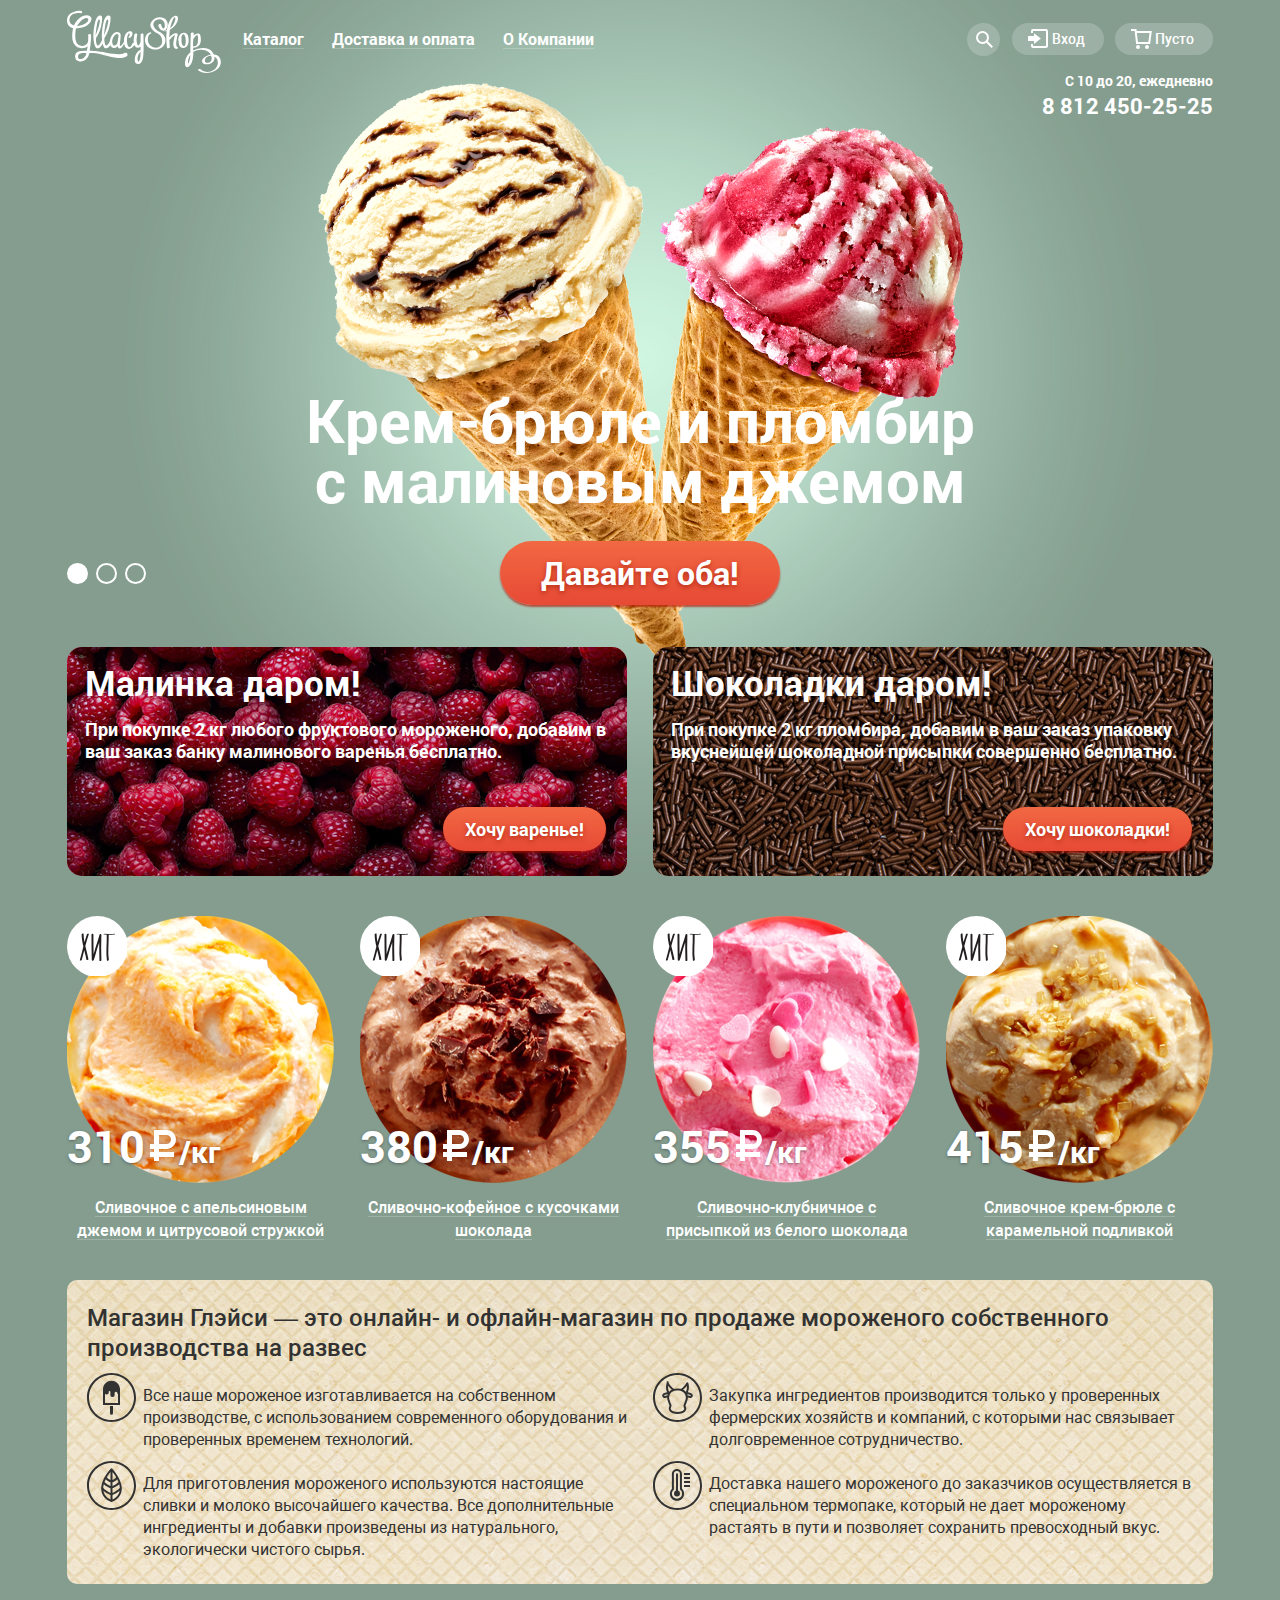
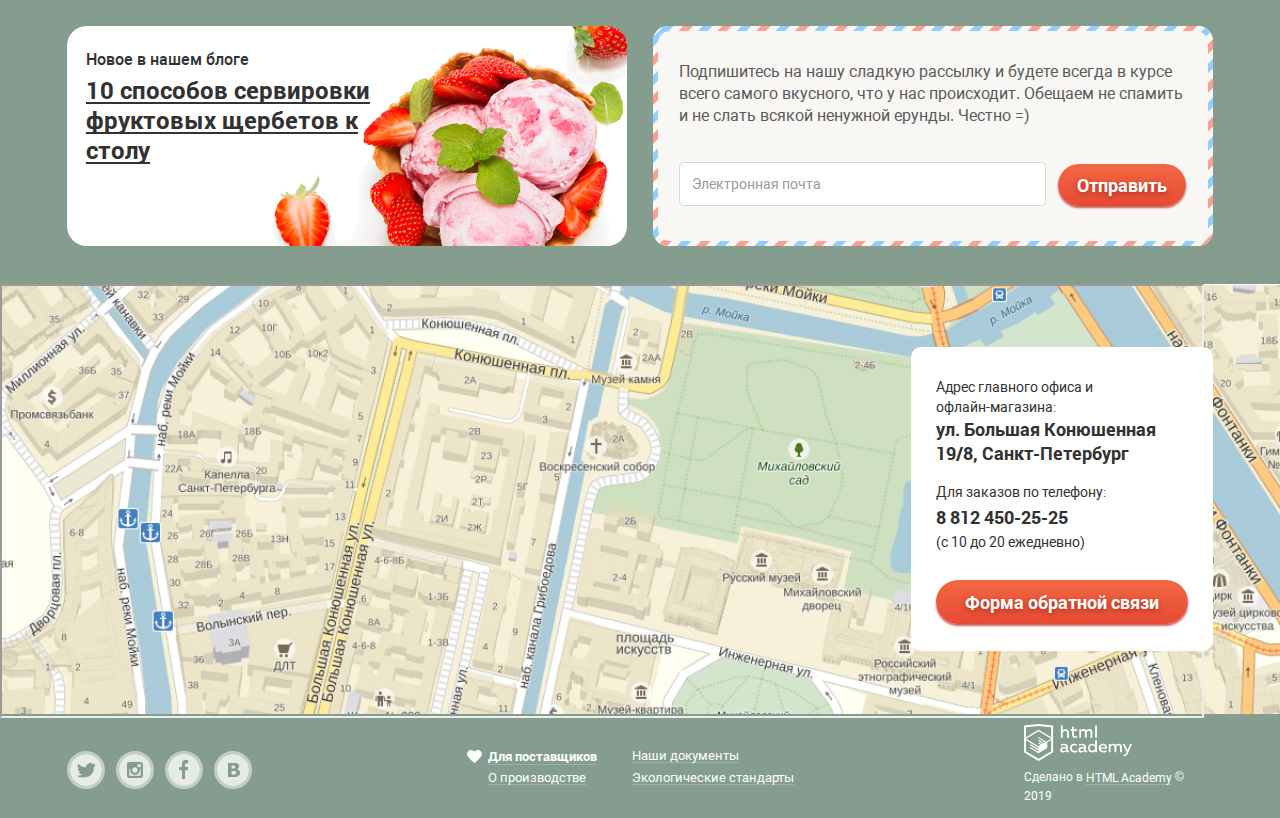
==== commit 0c67d7b5: "проект" ====
--- a/index.html
+++ b/index.html
@@ -189,7 +189,7 @@
 
         <section class="map">
           <h2 class="visually-hidden">Местоположение</h2>
-		  <iframe src="https://yandex.ru/map-widget/v1/-/CCqcELoW" width="100%" height="430"></iframe>
+		  <iframe src="https://yandex.ru/map-widget/v1/-/CCqcELoW" width="1200" height="430"></iframe>
           <div class="container">
             <div class="contacts">
               <h2 class="visually-hidden">Контактная информация</h2>
@@ -274,6 +274,5 @@
 
     <div class="overlay"></div>
     <script src="js/script.min.js"></script>
-</script>
   </body>
 </html>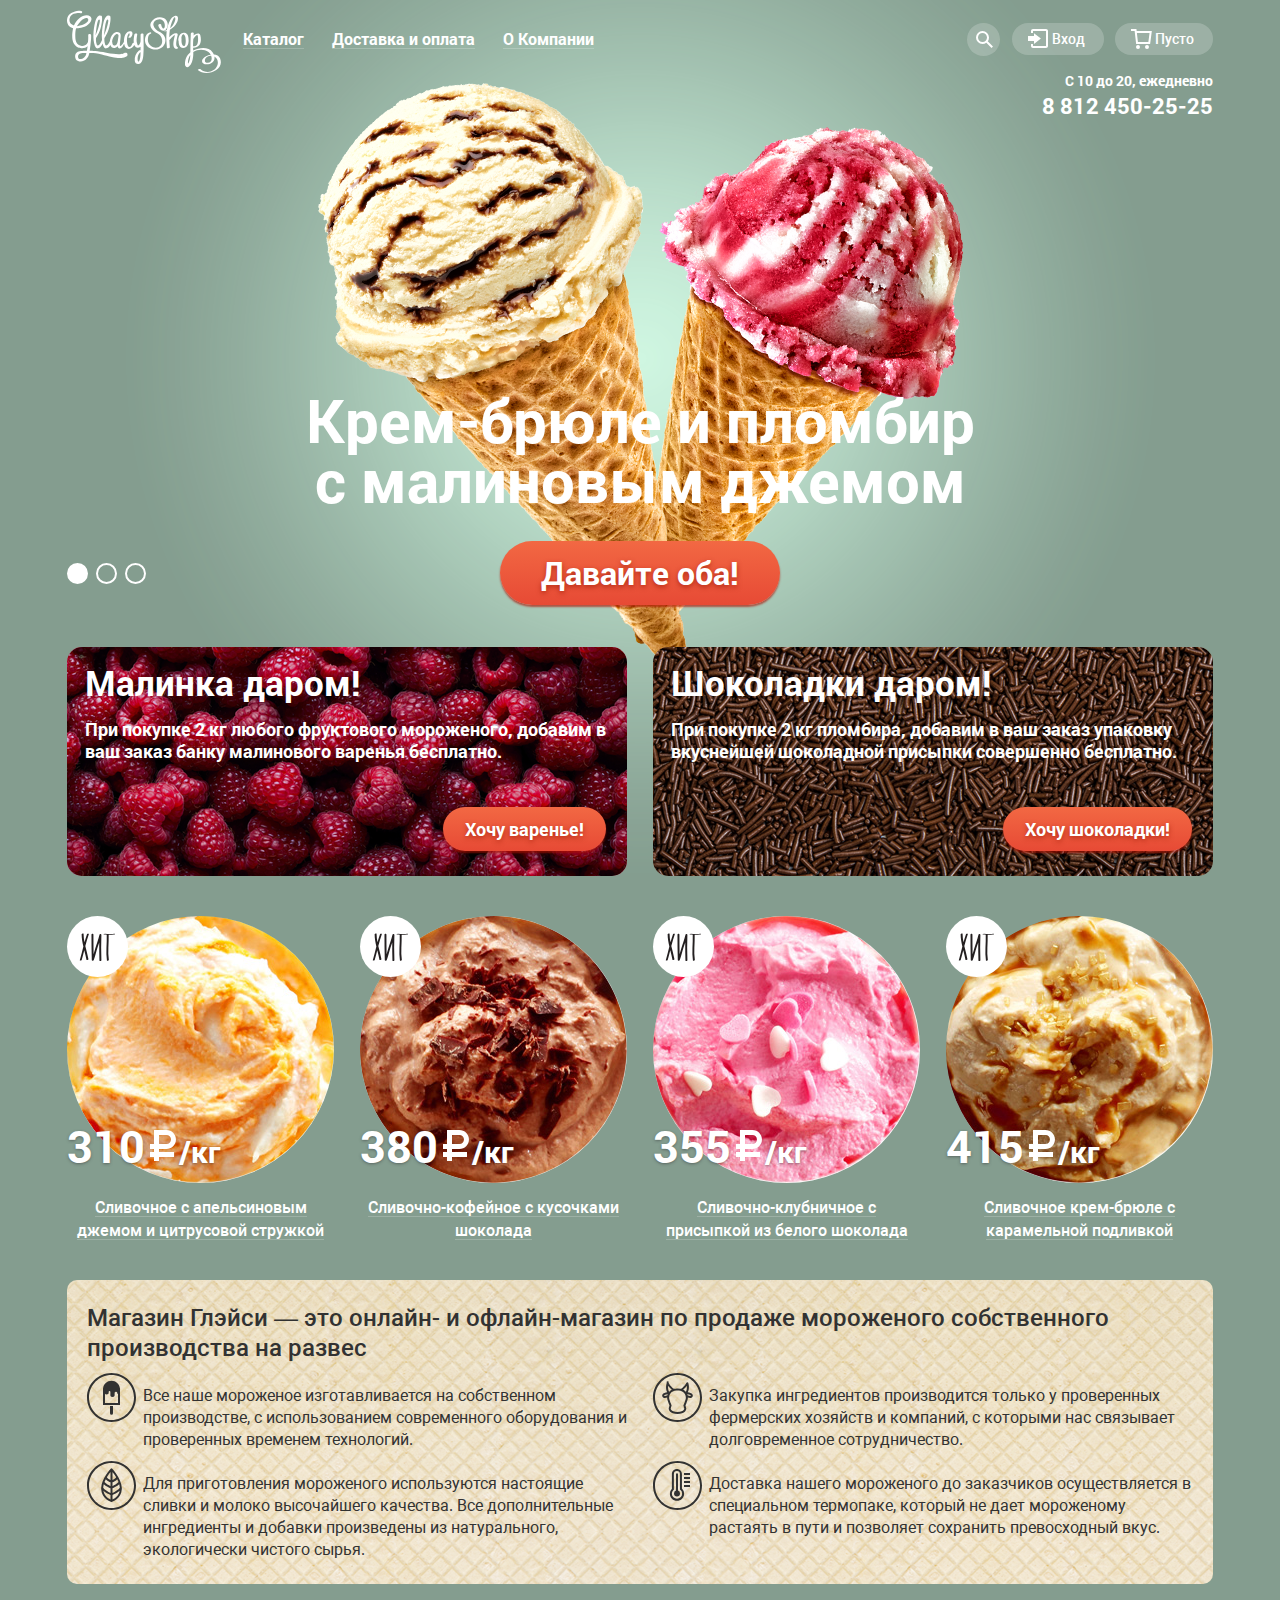
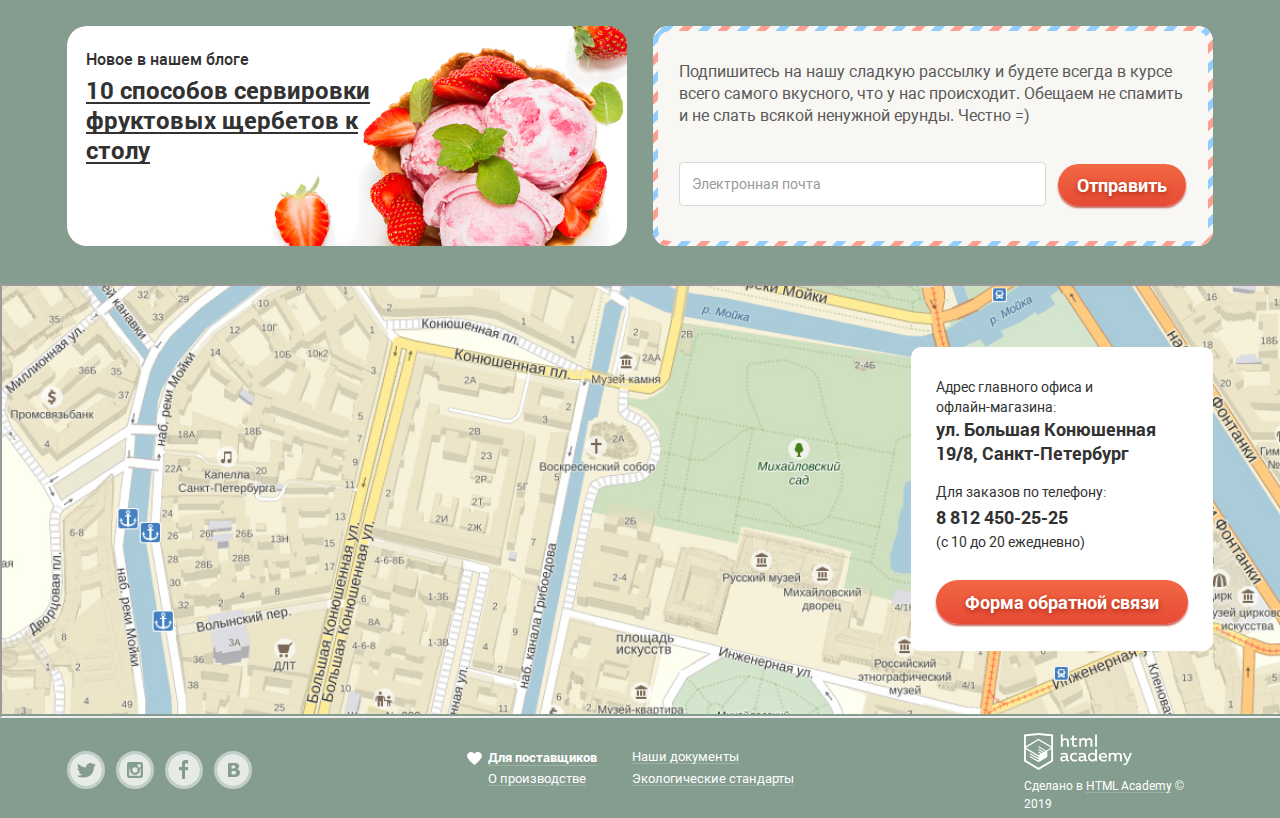
==== commit 79883165: "проект" ====
--- a/index.html
+++ b/index.html
@@ -4,7 +4,7 @@
     <meta charset="utf-8">
     <title>Интернет-магазин мороженого GllacyShop</title>
     <link href="css/normalize.css" rel="stylesheet">
-    <link href="css/style.min.css" rel="stylesheet">
+    <link href="css/style.css" rel="stylesheet">
   </head>
   <body>
     <input class="visually-hidden" type="radio" id="product-1" name="toggle" checked>
@@ -21,9 +21,9 @@
             <ul class="site-navigation">
               <li class="catalog-link"><a class="link-current site-nav-link" href="catalog.html">Каталог</a>
                 <div class="catalog-menu">
-                  <p class="new">Новинки</p>
+                  <a class="new">Новинки</a>
                   <ul class="new-list">
-                    <li><a>Сливочное</a></li>
+                    <li><a href="catalog.html">Сливочное</a></li>
                     <li><a>Щербеты</a></li>
                     <li><a>Фруктовый лед</a></li>
                     <li><a>Мелорин</a></li>
@@ -42,7 +42,7 @@
                 <form class="search-form" action="https://echo.htmlacademy.ru" method="post">
                   <p>
                     <label class="visually-hidden" for="user-search">Поиск</label>
-                    <input class="search" id="user-search" type="search" name="search" placeholder="Что ищем?">
+                    <input class="search input-size input-placeholder" id="user-search" type="search" name="search" placeholder="Что ищем?">
                   </p>
                 </form>
               </div>
@@ -53,11 +53,11 @@
                 <form class="login-form" action="https://echo.htmlacademy.ru" method="post">
                   <p>
                     <label class="visually-hidden" for="user-email">Электронная почта</label>
-                    <input class="login-email" id="user-email" type="email" name="email" placeholder="Электронная почта">
+                    <input class="login-email input-size input-placeholder" id="user-email" type="email" name="email" placeholder="Электронная почта">
                   </p>
                   <p>
                     <label class="visually-hidden" for="user-password">Пароль</label>
-                    <input class="login-password" id="user-password" type="password" name="password" placeholder="Пароль">
+                    <input class="login-password input-size input-placeholder" id="user-password" type="password" name="password" placeholder="Пароль">
                   </p>
                   <div class="container-mini">
                     <button class="button" type="submit">Войти</button>
@@ -113,12 +113,12 @@
           <section class="promo">
             <h2 class="visually-hidden">Акции</h2>
             <ul class="promo-list">
-              <li class="promo-item">
+              <li class="promo-item berry">
                 <h3>Малинка даром!</h3>
                 <p>При покупке 2 кг любого фруктового мороженого, добавим в ваш заказ банку малинового варенья бесплатно.</p>
                 <a class="button" href="#">Хочу варенье!</a>
               </li>
-              <li class="promo-item">
+              <li class="promo-item choco">
                 <h3>Шоколадки даром!</h3>
                 <p>При покупке 2 кг пломбира, добавим в ваш заказ упаковку вкуснейшей шоколадной присыпки совершенно бесплатно.</p>
                 <a class="button" href="#">Хочу шоколадки!</a>
@@ -130,26 +130,22 @@
             <h2 class="visually-hidden">Популярные товары</h2>
             <ul class="popular-list">
               <li class="popular-item">
-                <div class="flag">Хит</div>
-                <img src="img/product-1.png" width="267" height="267" alt="Сливочное с апельсиновым джемом и цитрусовой стружкой">
+                <img src="img/product-1.jpg" width="267" height="267" alt="Сливочное с апельсиновым джемом и цитрусовой стружкой">
                 <p class="popular-item-price"><span class="price">310</span>/кг</p>
                 <h3 class="popular-item-title"><a class="link-underline">Сливочное с апельсиновым джемом и цитрусовой стружкой</a></h3>
               </li>
               <li class="popular-item">
-                <div class="flag">Хит</div>
-                <img src="img/product-2.png" width="267" height="267" alt="Сливочно-кофейное с кусочками шоколада">
+                <img src="img/product-2.jpg" width="267" height="267" alt="Сливочно-кофейное с кусочками шоколада">
                 <p class="popular-item-price"><span class="price">380</span>/кг</p>
                 <h3 class="popular-item-title"><a class="link-underline">Сливочно-кофейное с кусочками шоколада</a></h3>
               </li>
               <li class="popular-item">
-                <div class="flag">Хит</div>
-                <img src="img/product-3.png" width="267" height="267" alt="Сливочно-клубничное с присыпкой из белого шоколада">
+                <img src="img/product-3.jpg" width="267" height="267" alt="Сливочно-клубничное с присыпкой из белого шоколада">
                 <p class="popular-item-price"><span class="price">355</span>/кг</p>
                 <h3 class="popular-item-title"><a class="link-underline">Сливочно-клубничное с присыпкой из белого шоколада</a></h3>
               </li>
               <li class="popular-item">
-                <div class="flag">Хит</div>
-                <img src="img/product-4.png" width="267" height="267" alt="Сливочное крем-брюле с карамельной подливкой">
+                <img src="img/product-4.jpg" width="267" height="267" alt="Сливочное крем-брюле с карамельной подливкой">
                 <p class="popular-item-price"><span class="price">415</span>/кг</p>
                 <h3 class="popular-item-title"><a class="link-underline">Сливочное крем-брюле с карамельной подливкой</a></h3>
               </li>
@@ -179,7 +175,7 @@
                 <p>Подпишитесь на нашу сладкую рассылку и будете всегда в курсе всего самого вкусного, что у нас происходит. Обещаем не спамить и не слать всякой ненужной ерунды. Честно =)</p>
                 <form class="subscribe-form" action="https://echo.htmlacademy.ru" method="post">
                   <label class="visually-hidden" for="subscribe-email">Email</label>
-                  <input id="subscribe-email" type="email" name="email" placeholder="Электронная почта">
+                  <input class="input-size input-placeholder" id="subscribe-email" type="email" name="email" placeholder="Электронная почта">
                   <button class="button" type="submit">Отправить</button>
                 </form>
               </div>
@@ -189,7 +185,7 @@
 
         <section class="map">
           <h2 class="visually-hidden">Местоположение</h2>
-		  <iframe src="https://yandex.ru/map-widget/v1/-/CCqcELoW" width="1200" height="430"></iframe>
+		  <iframe class="map-iframe" src="https://yandex.ru/map-widget/v1/-/CCqcELoW" width="1200" height="430"></iframe>
           <div class="container">
             <div class="contacts">
               <h2 class="visually-hidden">Контактная информация</h2>
@@ -257,15 +253,15 @@
       <form class="feedback-form" action="https://echo.htmlacademy.ru" method="post">
         <p class="feedback-item">
           <label class="visually-hidden" for="user-name">Имя</label>
-          <input class="feedback-user" id="user-name" type="text" name="name" placeholder="Как вас зовут?">
+          <input class="feedback-user input-size input-placeholder" id="user-name" type="text" name="name" placeholder="Как вас зовут?">
         </p>
         <p class="feedback-item">
           <label class="visually-hidden" for="email">Электронная почта</label>
-          <input class="feedback-email" id="email" type="email" name="email" placeholder="Ваша почта для ответа?">
+          <input class="feedback-email input-size input-placeholder" id="email" type="email" name="email" placeholder="Ваша почта для ответа?">
         </p>
         <p class="feedback-item">
           <label class="visually-hidden" for="user-note">Текст</label>
-          <textarea class="feedback-note" id="user-note" name="note" rows="10" placeholder="Напишите что-нибудь..."></textarea>
+          <textarea class="feedback-note input-size input-placeholder" id="user-note" name="note" rows="10" placeholder="Напишите что-нибудь..."></textarea>
         </p>
         <button class="button modal-button">Отправить</button>
       </form>
--- a/css/style.css
+++ b/css/style.css
@@ -0,0 +1,2469 @@
+@font-face {
+  font-family: "Roboto";
+  font-style: normal;
+  font-weight: 400;
+  src: url("../fonts/roboto.woff") format("woff"),
+       url("../fonts/roboto.woff2") format("woff2");
+}
+
+@font-face {
+  font-family: "Roboto";
+  font-style: normal;
+  font-weight: 500;
+  src: url("../fonts/robotomedium.woff") format("woff"),
+       url("../fonts/robotomedium.woff2") format("woff2");
+}
+
+@font-face {
+  font-family: "Roboto";
+  font-style: normal;
+  font-weight: 700;
+  src: url("../fonts/robotobold.woff") format("woff"),
+       url("../fonts/robotobold.woff2") format("woff2");
+}
+
+body {
+  margin: 0;
+  padding: 0;
+
+  font-family: "Roboto", Arial, sans-serif;
+  font-size: 16px;
+  line-height: 22px;
+  font-weight: 400;
+  color: #ffffff;
+
+  background-color: #849d8f;
+}
+
+.visually-hidden {
+  position: absolute;
+
+  width: 1px;
+  height: 1px;
+  margin: -1px;
+  border: 0;
+  padding: 0;
+
+  white-space: nowrap;
+
+  -webkit-clip-path: inset(100%);
+
+          clip-path: inset(100%);
+  clip: rect(0 0 0 0);
+  overflow: hidden;
+}
+
+a {
+  display: inline-block;
+
+  color: #ffffff;
+  vertical-align: middle;
+  text-decoration: none;
+}
+
+.container {
+  width: 1200px;
+  
+  margin: 0 auto;
+  padding: 0 27px;
+
+  -webkit-box-sizing: border-box;
+
+          box-sizing: border-box;
+}
+
+.main-header {
+  padding-top: 10px;
+  
+  min-height: 70px;
+}
+
+.main-navigation {
+  display: -webkit-box;
+  display: -ms-flexbox;
+  display: flex;
+  -webkit-box-orient: vertical;
+  -webkit-box-direction: normal;
+      -ms-flex-direction: column;
+          flex-direction: column;
+  -webkit-box-pack: center;
+      -ms-flex-pack: center;
+          justify-content: center;
+}
+
+.navigation-wrapper {
+  display: -webkit-box;
+  display: -ms-flexbox;
+  display: flex;
+  -webkit-box-pack: start;
+      -ms-flex-pack: start;
+          justify-content: flex-start;
+  -webkit-box-align: center;
+      -ms-flex-align: center;
+          align-items: center;
+}
+
+.main-header-logo {
+  width: 154px;
+  height: 58px;
+  
+  margin-right: 8px;
+}
+
+.site-navigation {
+  display: -webkit-box;
+  display: -ms-flexbox;
+  display: flex;
+  -ms-flex-wrap: wrap;
+      flex-wrap: wrap;
+  
+  width: 570px;
+  
+  margin: 0;
+  padding: 0;
+  padding-top: 5px;
+
+  list-style: none;
+}
+
+.site-navigation a {
+  padding: 6px 14px;
+
+  font-size: 16px;
+  line-height: 18px;
+  font-weight: 700;
+}
+
+.main-header .catalog-link {
+  position: relative;
+  
+  min-height: 35px;
+}
+
+.catalog-menu {
+  position: absolute;
+  top: 36px;
+  left: -5px;
+  z-index: 1;
+  
+  display: none;
+  
+  margin: 0;
+  padding: 5px 0;
+  
+  width: 144px;
+  min-height: 172px;
+  
+  background: #f8f7f4;
+  border-radius: 5px;
+  -webkit-box-shadow: 0 20px 20px rgba(0, 0, 0, 0.4);
+          box-shadow: 0 20px 20px rgba(0, 0, 0, 0.4);
+  
+  color: #323232;
+  font-size: 14px;
+  line-height: 16px;
+  font-weight: 400;
+  
+  -webkit-box-sizing: border-box;
+  
+          box-sizing: border-box;
+}
+
+.catalog-menu a {
+  padding: 0;
+
+  font-size: 14px;
+  line-height: 16px;
+  font-weight: 400;
+}
+
+.site-navigation a:hover,
+.site-navigation a:focus {
+  background: #f7f6f3;
+  border-radius: 13px;
+
+  color: #323232;
+  font-weight: 700;
+}
+
+.catalog-link:hover .catalog-menu,
+.catalog-link:focus .catalog-menu {
+  display: block;
+}
+
+.site-navigation a:active {
+  color: #000000;
+  font-weight: 700;
+  
+  background: #f8f7f4;
+  border: none;
+  -webkit-box-shadow: inset 0 2px 1px rgba(105, 105, 105, 1);
+          box-shadow: inset 0 2px 1px rgba(105, 105, 105, 1);
+}
+
+.catalog-menu .new-list {
+  margin: 0;
+  padding: 5px 0;
+
+  list-style: none;
+}
+
+.catalog-menu .new {
+  position: relative;
+  
+  margin: 0;
+  margin-bottom: 8px;
+  padding: 7px 20px;
+
+  color: #323232;
+  font-weight: 700;
+}
+
+.catalog-menu .new:hover,
+.catalog-menu .new:focus,
+.catalog-menu .new:active {
+  background: #f8f7f4;
+
+  -webkit-box-shadow: none;
+          box-shadow: none;
+}
+
+.catalog-menu .new::after {
+  content: "";
+  position: absolute;
+  top: 34px;
+  left: 5px;
+  
+  height: 1px;
+  width: 129px;
+  
+  background-color: rgba(50, 50, 50, 0.2);
+}
+
+.new-list a {
+  color: #323232;
+}
+
+.new-list li {
+  padding: 7px 20px;
+}
+
+.new-list a:hover,
+.new-list a:focus {
+  font-weight: 400;
+
+  background-color: transparent;
+  border-radius: 0;
+}
+
+.new-list a:active {
+  color: #ffffff;
+  -webkit-box-shadow: none;
+    box-shadow: none;
+}
+
+.new-list li:hover,
+.new-list li:focus {
+  background-color: #fbded8;
+}
+
+.new-list li:active {
+  background-color: #d07058;
+}
+
+.user-navigation {
+  position: relative;
+  
+  display: -webkit-box;
+  
+  display: -ms-flexbox;
+  
+  display: flex;
+  -webkit-box-pack: justify;
+      -ms-flex-pack: justify;
+          justify-content: space-between;
+  -webkit-box-align: center;
+      -ms-flex-align: center;
+          align-items: center;
+  -ms-flex-wrap: wrap;
+      flex-wrap: wrap;
+  
+  margin: 0;
+  margin-left: auto;
+  padding: 0;
+  
+  width: 246px;
+
+  list-style: none;
+}
+
+.inner-page .user-navigation {
+  width: 264px;
+}
+
+.user-navigation a {
+  padding: 8px 19px;
+
+  font-size: 14px;
+  line-height: 16px;
+  font-weight: 500;
+    
+  background-color: rgba(254, 254, 254, 0.2);
+  border-radius: 20px;
+
+  -webkit-box-sizing: border-box;
+
+          box-sizing: border-box;
+}
+
+.user-navigation .search-link {
+  padding: 0;
+
+  display: block;
+  width: 33px;
+  height: 33px;
+}
+
+.user-navigation .login-link,
+.user-navigation .cart-link {
+  position: relative;
+  
+  padding-left: 40px;
+}
+
+.login-link .icon,
+.cart-link .icon {
+  position: absolute;
+  top: calc(50% - 10px);
+  left: 16px;
+}
+
+.search-link .icon {
+  position: absolute;
+  top: calc(50% - 13px);
+  left: calc(50% - 8px);
+}
+
+.inner-page .cart-link::before {
+  background-image: url("../img/basket-red.svg");
+}
+
+.search-wrapper,
+.login-wrapper,
+.cart-wrapper {
+  position: relative;
+
+  margin-top: 10px;
+  padding-bottom: 10px;
+
+}
+
+.search-form {
+  position: absolute;
+  top: 36px;
+  right: 1px;
+  z-index: 1;
+  
+  display: none;
+  
+  margin: 0;
+  padding: 19px 15px;
+  
+  width: 340px;
+  height: 83px;
+  
+  color: #323232;
+  font-size: 14px;
+  line-height: 16px;
+  font-weight: 400;
+  
+  background: #f8f7f4;
+  border-radius: 5px;
+  -webkit-box-shadow: 0 20px 20px rgba(0, 0, 0, 0.4);
+          box-shadow: 0 20px 20px rgba(0, 0, 0, 0.4);
+  
+  list-style: none;
+  -webkit-box-sizing: border-box;
+          box-sizing: border-box;
+}
+
+.icon {
+  fill: #ffffff;
+}
+
+.search-link:hover .icon,
+.search-link:focus .icon,
+.login-link:hover .icon,
+.login-link:focus .icon,
+.cart-link:hover .icon,
+.cart-link:focus .icon {
+  fill: #000000;
+}
+
+.search-link:hover,
+.search-link:focus,
+.login-link:hover,
+.login-link:focus,
+.cart-link:hover,
+.cart-link:focus,
+.inner-page .cart-link {
+  background-color: #f7f6f3;
+  border-radius: 25px;
+}
+
+.inner-page .link-current,
+.inner-page .link-current:hover,
+.inner-page .link-current:focus {
+  color: #ffffff;
+  
+  background-color: #d07058;
+  border-radius: 25px;
+}
+
+.new-list .link-current,
+.new-list .link-current:hover,
+.new-list .link-current:focus {
+  background-color: #d07058;
+  border-radius: 0;
+}
+
+.link-current a,
+.link-current a:hover,
+.link-current a:focus {
+  color: #ffffff;
+}
+
+.search-link:hover,
+.search-link:focus,
+.login-link:hover,
+.login-link:focus,
+.cart-link:hover,
+.cart-link:focus,
+.inner-page .cart-link {
+  color: #323232;
+}
+
+.search-wrapper:hover .search-form,
+.search-wrapper:focus .search-form {
+  display: block;
+}
+
+.search-form p {
+  min-width: 310px;
+  
+  margin: 0;
+  padding: 0;
+}
+
+.login-form p {
+  min-width: 240px;
+
+  margin: 0;
+  margin-top: 14px;
+  margin-bottom: 20px;
+  padding: 0;
+}
+
+.input-size {
+  width: 100%;
+  height: 44px;
+  
+  padding-top: 17px;
+  padding-left: 12px;
+  padding-bottom: 17px;
+
+  color: #323232;
+  font-size: 14px;
+  line-height: 24px;
+  font-weight: 700;
+
+  background-color: #ffffff;
+  border: 1px solid rgba(178, 178, 178, 0.52);
+  border-radius: 5px;
+  outline: none;
+
+  -webkit-box-sizing: border-box;
+
+          box-sizing: border-box;
+}
+
+.input-placeholder::-webkit-input-placeholder {
+  color: #999999;
+  font-weight: 400;
+}
+
+.input-placeholder::-moz-placeholder {
+  color: #999999;
+  font-weight: 400;
+}
+
+.input-placeholder:-moz-placeholder {
+  color: #999999;
+  font-weight: 400;
+}
+
+.input-placeholder:-ms-input-placeholder {
+  color: #999999;
+  font-weight: 400;
+}
+
+.input-placeholder:hover {
+  border: 1px solid rgba(178, 178, 178, 0.52);
+  -webkit-box-shadow: inset 0 0 3px rgb(178, 178, 178);
+          box-shadow: inset 0 0 3px rgb(178, 178, 178);
+}
+
+.input-placeholder:focus {
+  border: 1px solid rgba(46, 136, 228, 0.52);
+  -webkit-box-shadow: inset 0 0 3px rgb(46, 136, 228);
+          box-shadow: inset 0 0 3px rgb(46, 136, 228);
+}
+
+.login-form {
+  position: absolute;
+  top: 36px;
+  right: 0;
+  z-index: 1;
+
+  display: none;
+
+  margin: 0;
+  padding: 5px 20px;
+  padding-right: 16px;
+  
+  width: 277px;
+  height: 213px;
+
+  color: #323232;
+  font-size: 14px;
+  line-height: 16px;
+  font-weight: 400;
+  
+  background-color: #f8f7f4;
+  border-radius: 5px;
+  -webkit-box-shadow: 0 20px 20px rgba(0, 0, 0, 0.4);
+          box-shadow: 0 20px 20px rgba(0, 0, 0, 0.4);
+
+  list-style: none;
+  -webkit-box-sizing: border-box;
+          box-sizing: border-box;
+}
+
+.login-wrapper:hover .login-form,
+.login-wrapper:focus .login-form {
+  display: block;
+}
+
+.login-form .button {
+  width: 100px;
+  padding: 10px 25px;
+}
+
+.container-mini {
+  display: -webkit-box;
+  display: -ms-flexbox;
+  display: flex;
+  -webkit-box-pack: justify;
+      -ms-flex-pack: justify;
+          justify-content: space-between;
+  -webkit-box-align: start;
+      -ms-flex-align: start;
+          align-items: flex-start;
+}
+
+.login-password-info {
+  width: 121px;
+}
+
+.login-password-info a {
+  padding: 0;
+  margin: 0;
+
+  color: #323232;
+  font-size: 13px;
+  line-height: 24px;
+  font-weight: 400;
+  text-decoration: underline;
+}
+
+.login-password-info .new-login {
+  margin-top: -3px;
+}
+
+.inner-page {
+  background-color: #849d8f;
+}
+
+.main-header-info {
+  -ms-flex-item-align: end;
+      align-self: flex-end;
+
+  font-size: 14px;
+  line-height: 16px;
+  font-weight: 700;
+  text-align: right;
+}
+
+.main-header-info p {
+  margin: 0;
+  padding: 5px 0;
+}
+
+.main-header-info a {
+  font-size: 22px;
+  line-height: 24px;
+}
+
+.button {
+  display: inline-block;
+  
+  padding: 10px 35px;
+
+  color: #ffffff;
+  font-size: 18px;
+  line-height: 24px;
+  font-weight: 700;
+  text-align: center;
+  vertical-align: middle;
+  text-decoration: none;
+  text-shadow: 0 2px 5px rgba(160, 32, 11, 0.76);
+
+  background: #f26843;
+  background: -webkit-gradient(linear, left top, left bottom, from(#f26843), to(#e74a35));
+  background: -webkit-linear-gradient(top, #f26843 0%, #e74a35 100%);
+  background: -o-linear-gradient(top, #f26843 0%, #e74a35 100%);
+  background: linear-gradient(to bottom, #f26843 0%, #e74a35 100%);
+  -webkit-box-shadow: 0 2px 2px rgba(172, 16, 0, 0.64);
+          box-shadow: 0 2px 2px rgba(172, 16, 0, 0.64);
+  border: none;
+  border-radius: 50px;
+
+  cursor: pointer;
+}
+
+.button:hover {
+  background: -webkit-gradient(linear, left top, left bottom, from(#f58669), to(#ec6f5e));
+  background: -webkit-linear-gradient(top, #f58669 0%, #ec6f5e 100%);
+  background: -o-linear-gradient(top, #f58669 0%, #ec6f5e 100%);
+  background: linear-gradient(to bottom, #f58669 0%, #ec6f5e 100%);
+  -webkit-box-shadow: 0 2px 2px rgba(172, 16, 0, 1);
+          box-shadow: 0 2px 2px rgba(172, 16, 0, 1);
+}
+
+.button:active {
+  background: -webkit-gradient(linear, left top, left bottom, from(#d84732), to(#e1613e));
+  background: -webkit-linear-gradient(top, #d84732 0%, #e1613e 100%);
+  background: -o-linear-gradient(top, #d84732 0%, #e1613e 100%);
+  background: linear-gradient(to bottom, #d84732 0%, #e1613e 100%);
+  -webkit-box-shadow: inset 0 2px 2px rgba(172, 16, 0, 1);
+          box-shadow: inset 0 2px 2px rgba(172, 16, 0, 1);
+}
+
+.site-wrapper {
+  min-width: 940px;
+
+  background-color: #849d8f;
+  background-image: url("../img/slider-1.png");
+  background-repeat: no-repeat;
+  background-position: center 0;
+
+  -webkit-transition: background-image 0.5s ease, background-color 0.5s ease;
+
+  -o-transition: background-image 0.5s ease, background-color 0.5s ease;
+
+  transition: background-image 0.5s ease, background-color 0.5s ease;
+}
+
+.site-wrapper::before,
+.site-wrapper::after {
+  content: "";
+
+  visibility: hidden;
+}
+
+.site-wrapper::before {
+  background-image: url("../img/slider-2.png");
+}
+
+.site-wrapper::after {
+  background-image: url("../img/slider-3.png");
+}
+
+.slider {
+  position: relative;
+
+  margin-bottom: 42px;
+  padding-top: 272px;
+
+  color: #ffffff;
+  text-align: center;
+}
+
+.slider-list {
+  margin: 0;
+  padding: 0;
+
+  list-style: none;
+}
+
+.slider-item {
+  display: none;
+}
+
+.slider-title {
+  width: 700px;
+
+  margin: 0 auto;
+  margin-bottom: 31px;
+
+  font-size: 60px;
+  line-height: 60px;
+  font-weight: 700;
+}
+
+.slider-controls {
+  position: absolute;
+  bottom: 20px;
+  left: 0;
+  z-index: 10;
+
+  font-size: 0;
+}
+
+.slider-controls label {
+  display: inline-block;
+
+  width: 17px;
+  height: 17px;
+
+  margin-right: 8px;
+
+  vertical-align: top;
+
+  background-color: transparent;
+  border: 2px solid #ffffff;
+  border-radius: 50%;
+
+  cursor: pointer;
+}
+
+#product-1:checked ~ .site-wrapper {
+  background-color: #849d8f;
+  background-image: url("../img/slider-1.png");
+}
+
+#product-2:checked ~ .site-wrapper {
+  background-color: #8996a6;
+  background-image: url("../img/slider-2.png");
+}
+
+#product-3:checked ~ .site-wrapper {
+  background-color: #9d8b84;
+  background-image: url("../img/slider-3.png");
+}
+
+#product-1:checked ~ .site-wrapper .slider-item:nth-child(1),
+#product-2:checked ~ .site-wrapper .slider-item:nth-child(2),
+#product-3:checked ~ .site-wrapper .slider-item:nth-child(3) {
+  display: block;
+}
+
+#product-1:checked ~ .site-wrapper label[for="product-1"],
+#product-2:checked ~ .site-wrapper label[for="product-2"],
+#product-3:checked ~ .site-wrapper label[for="product-3"],
+#product-1:active ~ .site-wrapper label[for="product-1"],
+#product-2:active ~ .site-wrapper label[for="product-2"],
+#product-3:active ~ .site-wrapper label[for="product-3"] {
+  background-color: #ffffff;
+}
+
+.site-wrapper label[for="product-1"]:hover,
+.site-wrapper label[for="product-1"]:focus,
+.site-wrapper label[for="product-2"]:focus,
+.site-wrapper label[for="product-2"]:hover,
+.site-wrapper label[for="product-3"]:focus,
+.site-wrapper label[for="product-3"]:hover {
+  background-color: rgba(248, 247, 244, 0.4);
+}
+
+.slider-button {
+  width: 210px;
+
+  font-size: 32px;
+  line-height: 44px;
+}
+
+.cart-table {
+  position: absolute;
+  top: 39px;
+  right: 1px;
+  z-index: 1;
+
+  display: none;
+
+  margin: 0;
+  padding: 18px 14px;
+
+  width: 540px;
+  height: 240px;
+
+  color: #323232;
+  font-size: 13px;
+  line-height: 16px;
+  font-weight: 400;
+
+  background: #f8f7f4;
+  border-radius: 5px;
+  -webkit-box-shadow: 0 20px 20px rgba(0, 0, 0, 0.4);
+          box-shadow: 0 20px 20px rgba(0, 0, 0, 0.4);
+
+  list-style: none;
+  -webkit-box-sizing: border-box;
+          box-sizing: border-box;
+}
+
+.cart-wrapper:hover .cart-table,
+.cart-wrapper:focus .cart-table {
+  display: -webkit-box;
+  display: -ms-flexbox;
+  display: flex;
+  -webkit-box-pack: start;
+      -ms-flex-pack: start;
+          justify-content: flex-start;
+  -webkit-box-orient: vertical;
+  -webkit-box-direction: normal;
+      -ms-flex-direction: column;
+          flex-direction: column;
+}
+
+.table-wrapper {
+  position: relative;
+
+  display: -webkit-box;
+
+  display: -ms-flexbox;
+
+  display: flex;
+
+  margin-bottom: 5px;
+}
+
+.cart-table-column {
+  width: 65px;
+}
+
+.cart-table-column:nth-child(1) {
+  width: 320px;
+}
+
+.cart-table-column:nth-child(1) .cart-th {
+  padding-right: 20px;
+  padding-left: 73px;
+}
+
+.cart-table-column .cart-th:last-child {
+  padding-bottom: 5px;
+}
+
+.cart-table-column .cart-th {
+  position: relative;
+
+  padding-bottom: 26px;
+}
+
+.cart-table-column:nth-child(1) .cart-th::before {
+  content: "";
+  position: absolute;
+  top: -6px;
+  left: 27px;
+
+  width: 35px;
+  height: 35px;
+
+  background-repeat: no-repeat;
+}
+
+.cart-table-column:nth-child(1) .cart-th:nth-child(1)::before {
+  background-image: url("../img/product-small-1.png");
+}
+
+.cart-table-column:nth-child(1)  .cart-th:nth-child(2)::before {
+  background-image: url("../img/product-small-2.png");
+}
+
+.cart-table-column:nth-child(1) .cart-th::after {
+  content: "";
+  position: absolute;
+  top: 4px;
+  left: 3px;
+
+  width: 11px;
+  height: 11px;
+
+  background-repeat: no-repeat;
+  background-image: url("../img/cross-small.svg");
+}
+
+.cart-table-column:nth-child(2) {
+  width: 124px;
+}
+
+.cart-th {
+  margin: 0;
+  margin-top: 7px;
+  padding: 0;
+
+  font-size: 13px;
+  line-height: 20px;
+}
+
+.cart-th span {
+  color: #999999;
+}
+
+.cart-total {
+  -ms-flex-item-align: end;
+      align-self: flex-end;
+
+  font-size: 15px;
+  line-height: 18px;
+  font-weight: 700;
+}
+
+.table-wrapper::after {
+  content: "";
+
+  position: absolute;
+  bottom: -7px;
+  left: 2px;
+
+  width: 510px;
+  height: 1px;
+
+  background-color: #cacac7;
+}
+
+.cart-table .button {
+  margin-left: auto;
+  padding: 12px 15px;
+
+  font-size: 18px;
+  line-height: 24px;
+
+  background: #f26843;
+  background: -webkit-gradient(linear, left top, left bottom, from(#f26843), to(#e74a35));
+  background: -webkit-linear-gradient(top, #f26843 0%, #e74a35 100%);
+  background: -o-linear-gradient(top, #f26843 0%, #e74a35 100%);
+  background: linear-gradient(to bottom, #f26843 0%, #e74a35 100%);
+  border-radius: 50px;
+}
+
+.page-title {
+  margin-top: 0;
+  margin-bottom: 28px;
+
+  font-size: 35px;
+  line-height: 41px;
+  font-weight: 700;
+}
+
+.breadcrumbs {
+  display: -webkit-box;
+  display: -ms-flexbox;
+  display: flex;
+  -webkit-box-pack: start;
+      -ms-flex-pack: start;
+          justify-content: flex-start;
+  -webkit-box-align: center;
+      -ms-flex-align: center;
+          align-items: center;
+  -ms-flex-wrap: wrap;
+      flex-wrap: wrap;
+
+  margin: 0;
+  margin-top: -18px;
+  margin-bottom: 2px;
+  padding: 0;
+  padding-right: 120px;
+  
+  font-size: 14px;
+  line-height: 16px;
+
+  list-style: none;
+}
+
+.breadcrumbs li {
+  position: relative;
+  
+  margin-right: 21px;
+}
+
+.breadcrumbs li:last-child::after {
+  content: "";
+}
+
+.breadcrumbs li::after {
+  content: "»";
+  position: absolute;
+  top: 0;
+  right: -10px;
+
+  width: 4px;
+  height: 4px;
+}
+
+.breadcrumbs-current,
+.breadcrumbs a {
+  font-size: 14px;
+  line-height: 16px;
+  font-weight: 400;
+  text-align: left;
+}
+
+.link-underline {
+  display: inline;
+
+  background-image: -webkit-gradient(linear, left top, left bottom, color-stop(50%, transparent), color-stop(50%, rgba(255, 255, 255, 0.2)));
+
+  background-image: -webkit-linear-gradient(transparent 50%, rgba(255, 255, 255, 0.2) 50%);
+
+  background-image: -o-linear-gradient(transparent 50%, rgba(255, 255, 255, 0.2) 50%);
+
+  background-image: linear-gradient(transparent 50%, rgba(255, 255, 255, 0.2) 50%);
+  background-repeat: no-repeat;
+  background-position: 0 bottom;
+  background-size: 100% 1px;
+}
+
+.site-nav-link {
+  background-image: -webkit-gradient(linear, left top, left bottom, color-stop(50%, transparent), color-stop(50%, rgba(255, 255, 255, 0.2)));
+  background-image: -webkit-linear-gradient(transparent 50%, rgba(255, 255, 255, 0.2) 50%);
+  background-image: -o-linear-gradient(transparent 50%, rgba(255, 255, 255, 0.2) 50%);
+  background-image: linear-gradient(transparent 50%, rgba(255, 255, 255, 0.2) 50%);
+  background-repeat: no-repeat;
+  background-position: 14px 24px;
+  background-size: calc(100% - 28px) 1px;
+}
+
+.link-underline:hover,
+.link-underline:focus,
+.link-underline:active {
+  color: #ffbc9e;
+
+  background-image: -webkit-gradient(linear, left top, left bottom, color-stop(50%, transparent), color-stop(50%, rgba(255, 188, 158, 0.3)));
+
+  background-image: -webkit-linear-gradient(transparent 50%, rgba(255, 188, 158, 0.3) 50%);
+
+  background-image: -o-linear-gradient(transparent 50%, rgba(255, 188, 158, 0.3) 50%);
+
+  background-image: linear-gradient(transparent 50%, rgba(255, 188, 158, 0.3) 50%);
+}
+
+.news .link-underline {
+  background-size: 100% 4px;
+  background-image: -webkit-gradient(linear, left top, left bottom, color-stop(50%, rgba(50, 50, 50, 1)), color-stop(50%, transparent));
+  background-image: -webkit-linear-gradient(top, rgba(50, 50, 50, 1) 50%, transparent 50%);
+  background-image: -o-linear-gradient(top, rgba(50, 50, 50, 1) 50%, transparent 50%);
+  background-image: linear-gradient(to bottom, rgba(50, 50, 50, 1) 50%, transparent 50%);
+}
+
+.news .link-underline:hover,
+.news .link-underline:focus,
+.news .link-underline:active {
+  color: #e84d37;
+
+  background-image: -webkit-gradient(linear, left top, left bottom, color-stop(50%, transparent), color-stop(50%, rgba(232, 77, 55, 0.3)));
+
+  background-image: -webkit-linear-gradient(transparent 50%, rgba(232, 77, 55, 0.3) 50%);
+
+  background-image: -o-linear-gradient(transparent 50%, rgba(232, 77, 55, 0.3) 50%);
+
+  background-image: linear-gradient(transparent 50%, rgba(232, 77, 55, 0.3) 50%);
+}
+
+.filters {
+  margin-bottom: 24px;
+}
+
+.filter {
+  display: -webkit-box;
+  display: -ms-flexbox;
+  display: flex;
+  -webkit-box-pack: start;
+      -ms-flex-pack: start;
+          justify-content: flex-start;
+  -webkit-box-align: end;
+      -ms-flex-align: end;
+          align-items: flex-end;
+  -ms-flex-wrap: wrap;
+      flex-wrap: wrap;
+}
+
+.filter fieldset {
+  margin: 0;
+  margin-right: 16px;
+  margin-bottom: 15px;
+  padding: 0;
+
+  border: none;
+}
+
+.filter-range,
+.filter-fat,
+.filter-fillers {
+  position: relative;
+  
+  min-height: 37px;
+
+  background-color: rgba(255, 255, 255, 0.2);
+  border-radius: 20px;
+}
+
+.filter legend {
+  margin-left: 16px;
+  margin-bottom: 5px;
+  
+  font-size: 14px;
+  line-height: 16px;
+  font-weight: 400;
+}
+
+.filter fieldset:nth-child(1) {
+  width: 190px;
+}
+
+.filter fieldset:nth-child(2) {
+  position: relative;
+
+  width: 220px;
+}
+
+.legend-price {
+  display: -webkit-box;
+  display: -ms-flexbox;
+  display: flex;
+  -ms-flex-wrap: wrap;
+      flex-wrap: wrap;
+}
+
+.range-controls {
+  position: absolute;
+  top: 16px;
+  width: 177px;
+  
+  margin: 0px 20px;
+}
+
+.range-controls .scale {
+  position: relative;
+  
+  height: 4px;
+  
+  background-color: rgba(255, 255, 255, 0.5);
+}
+
+.range-controls .bar {
+  position: absolute;
+  left: 25px;
+  
+  width: 55%;  
+  height: 4px;
+  
+  background-color: rgba(255, 255, 255, 1);
+}
+
+.range-toggle {
+  position: absolute;
+  top: -10px;
+  
+  width: 4px;
+  height: 4px;
+
+  background-color: #ababab;
+  border: 8px solid #ffffff;
+  border-radius: 50%;
+  -webkit-box-shadow: 0 2px 1px 0 rgba(0, 1, 1, 0.2);
+          box-shadow: 0 2px 1px 0 rgba(0, 1, 1, 0.2);
+  
+  cursor: pointer;
+}
+
+.range-toggle-min {
+  top: -8px;
+  left: 13px;
+}
+
+.range-toggle-max {
+  top: -8px;
+  left: 63%;
+}
+
+.price-controls .min-price,
+.price-controls .max-price {
+  width: 58px;
+}
+
+.price-controls {
+  position: absolute;
+  top: -1px;
+  left: 53px;
+
+  width: 145px;
+  
+  padding-left: 3px;
+
+  font-size: 14px;
+  line-height: 16px;
+  font-weight: 400;
+}
+
+.price-controls label {
+  display: inline-block;
+
+  font: inherit;
+  vertical-align: middle;
+
+  cursor: pointer;
+}
+
+.price-controls input {
+  width: 24px;
+  height: 16px;
+  
+  margin: 0;
+  margin-left: 2px;
+  padding: 0;
+
+  color: #ffffff;
+  font: inherit;
+  
+  background: none;
+  border: none;
+}
+
+.filter ul {
+  margin: 0;
+  padding: 0;
+
+  list-style: none;
+}
+
+.filter-fat,
+.filter-fillers {
+  display: -webkit-box;
+  display: -ms-flexbox;
+  display: flex;
+  -ms-flex-wrap: wrap;
+      flex-wrap: wrap;
+}
+
+.filter .filter-fat {
+  padding-left: 5px;
+  padding-right: 7px;
+}
+
+.filter .filter-fillers {
+  padding-left: 13px;
+}
+
+select {
+  width: 220px;
+  
+  padding: 7px 10px;
+
+  color: #ffffff;
+  font-size: 16px;
+  line-height: 18px;
+  font-weight: 500;
+  
+  background: transparent;
+  border: none;
+}
+
+select:hover,
+select:focus {
+  color: #323232;
+}
+
+.styled-select:hover,
+.styled-select:focus {
+  background-image: url("../img/select-arrow-black.svg");
+}
+
+.styled-select {
+  width: 190px;
+  height: 38px;
+
+  padding: 0;
+
+  background-color: rgba(255, 255, 255, 0.2);
+  background-image: url("../img/select-arrow.svg");
+  background-repeat: no-repeat;
+  background-position: calc(100% - 10px) 50%;
+  border: none;
+  border-radius: 20px;
+  
+  overflow: hidden;
+}
+
+.filter-fat .filter-option {
+  margin-right: 6px;
+  padding-top: 8px;
+  padding-left: 40px;
+}
+
+.filter-fillers .filter-option {
+  margin-right: 19px;
+  padding-top: 9px;
+  padding-left: 35px;
+}
+
+.filter-option label {
+  position: relative;
+  
+  display: block;
+  
+  text-align: left;
+  cursor: pointer;
+}
+
+.filter-input-radio + label::before {
+  content: "";
+  position: absolute;
+  top: 0;  
+  left: -30px;
+  
+  width: 21px;
+  height: 21px;
+  
+  background-image: url("../img/radio-off.svg");
+  background-repeat: no-repeat;
+  background-position: 0 0;
+  background-size: 100%;
+}
+
+.filter-input-radio:checked + label::before {
+  background-image: url("../img/radio-on.svg");
+}
+
+.filter-input-checkbox + label::before {
+  content: "";
+  position: absolute;
+  top: 0;
+  left: -32px;
+
+  width: 24px;
+  height: 20px;
+  
+  background-image: url("../img/checkbox-off.svg");
+  background-repeat: no-repeat;
+  background-position: 0 0;
+  background-size: 100%;
+}
+
+.filter-input-checkbox:checked + label::before {
+  background-image: url("../img/checkbox-on.svg");
+}
+
+.filter-input:hover + label::before,
+.filter-input:focus + label::before {
+  opacity: 1;
+}
+
+.filter-input + label::before {
+  opacity: 0.8;
+}
+
+.filter-input:disabled + label,
+.filter-input:checked:disabled + label,
+.filter-input:disabled:hover + label,
+.filter-input:disabled:focus + label {
+  opacity: 0.4;
+  pointer-events: none;
+}
+
+.filter-button {
+  margin-bottom: 16px;
+  padding: 7px 27px;
+
+  font-size: 16px;
+  line-height: 18px;
+  font-weight: 500;
+  text-shadow: none;
+  
+  background: rgba(255, 255, 255, 0.19);
+  -webkit-box-shadow: none;
+          box-shadow: none;
+  border: 2px solid #ffffff;
+}
+
+.filter-button:hover,
+.filter-button:focus {
+  color: #000000;
+  
+  background: rgba(255, 255, 255, 1);
+  -webkit-box-shadow: none;
+          box-shadow: none;
+}
+
+.filter-button:active {
+  padding: 9px 29px;
+  
+  color: #000000;
+  
+  background: #fceeec;
+  -webkit-box-shadow: inset 0 2px 1px rgba(105, 105, 105, 1);
+          box-shadow: inset 0 2px 1px rgba(105, 105, 105, 1);
+  border: none;
+}
+
+.promo {
+  margin-bottom: 30px;
+}
+
+.promo-list {
+  display: -webkit-box;
+  display: -ms-flexbox;
+  display: flex;
+  -webkit-box-pack: justify;
+      -ms-flex-pack: justify;
+          justify-content: space-between;
+  -ms-flex-wrap: wrap;
+      flex-wrap: wrap;
+
+  margin: 0;
+  padding: 0;
+  
+  list-style: none;
+}
+
+.promo-item {
+  display: -webkit-box;
+  display: -ms-flexbox;
+  display: flex;
+  -webkit-box-orient: vertical;
+  -webkit-box-direction: normal;
+      -ms-flex-direction: column;
+          flex-direction: column;
+  -webkit-box-align: start;
+      -ms-flex-align: start;
+          align-items: flex-start;
+  
+  width: 560px;
+  min-height: 229px;
+
+  margin-bottom: 10px;
+  padding: 15px 18px;
+
+  font-size: 18px;
+  line-height: 22px;
+  font-weight: 700;
+  
+  background-size: cover;
+  background-color: #b8012c;
+  border-radius: 15px;
+  
+  -webkit-box-sizing: border-box;
+  
+          box-sizing: border-box;
+}
+
+.promo-list .berry {
+  background-color: #b8012c;
+  background-image: url("../img/background-1.png");
+}
+
+.promo-list .choco {
+  background-color: #7e523f;
+  background-image: url("../img/background-2.png");
+}
+
+.promo-item h3 {
+  margin: 0;
+
+  font-size: 35px;
+  line-height: 41px;
+}
+
+.promo-item p {
+  margin-top: 15px;
+
+  width: 100%;
+}
+
+.promo-item .button {
+  -ms-flex-item-align: end;
+      align-self: flex-end;
+  
+  margin-top: 27px;
+  margin-right: 3px;
+  padding: 10px 22px;
+}
+
+.popular{
+  margin-bottom: 38px;
+}
+
+.popular-list,
+.catalog-list {
+  display: -webkit-box;
+  display: -ms-flexbox;
+  display: flex;
+  -webkit-box-pack: justify;
+      -ms-flex-pack: justify;
+          justify-content: flex-start;
+  -ms-flex-wrap: wrap;
+      flex-wrap: wrap;
+  
+  margin: 0;
+  padding: 0;
+  
+  list-style: none;
+}
+
+.popular-item,
+.catalog-item {
+  position: relative;
+  
+  width: 267px;
+  min-height: 325px;
+
+  margin-right: 26px;
+}
+
+.popular-item:nth-child(4n),
+.catalog-item:nth-child(4n) {
+  margin-right: 0;
+}
+
+.popular-item img,
+.catalog-item img {  
+  width: 267px;
+  height: 267px;
+
+  border-radius: 50%;
+}
+
+.catalog-item {
+  margin-bottom: 38px;
+}
+
+.buy {
+  position: absolute;
+  bottom: -52px;
+  left: 33px;
+  z-index: 1;
+  
+  display: none;
+  
+  padding: 11px 16px;
+}
+
+.catalog-item:hover .buy {
+  display: block;
+}
+
+.catalog-item:hover::before {
+  content: "";
+  position: absolute;
+  top: -6px;
+  left: -13px;
+  z-index: -1;
+
+  width: 293px;
+  height: calc(100% + 80px);
+
+  -webkit-box-sizing: border-box;
+
+          box-sizing: border-box;
+  border-radius: 7px;
+  background-color: rgba(252, 238, 236, 0.2);
+
+  cursor: pointer;
+}
+
+.popular-item::before {
+  content: "";
+  
+  position: absolute;
+  top: 0;
+  left: 0;
+  z-index: 1;
+
+  width: 61px;
+  height: 61px;
+
+  text-indent: -1000px;
+  overflow: hidden;
+
+  background-image: url("../img/hit.svg");
+  background-repeat: no-repeat;
+  background-position: 0 0;
+}
+
+.popular-item-title,
+.catalog-item-title {
+  margin: 0 5px;
+  margin-top: 7px;
+
+  font-size: 16px;
+  line-height: 22px;
+  font-weight: 500;
+  text-align: center;
+}
+
+.popular-item-price,
+.catalog-item-price {
+  position:absolute;
+  top: 177px;
+  left: 0;
+
+  font-size: 30px;
+  line-height: 45px;
+  font-weight: 700;
+  text-shadow: 0 1px 3px rgba(49, 50, 53, 0.5);
+}
+
+.popular-item .price,
+.catalog-item .price {
+  position: relative;
+
+  width: 111px;
+
+  padding-right: 34px;
+
+  font-size: 45px;
+  line-height: 45px;
+  font-weight: 700;
+}
+
+.popular-item .price:after,
+.catalog-item .price:after {
+  content: "";
+
+  position: absolute;
+  top: 12px;
+  right: 0;
+
+  width: 31px;
+  height: 36px;
+
+  background-image: url("../img/ruble.svg");
+  background-repeat: no-repeat;
+}
+
+.reference {
+  padding: 23px 20px;
+  margin-bottom: 42px;
+
+  color: #323232;
+
+  background-color: #ece0c4;
+  background-image: url("../img/bg.png");
+  background-size: cover;
+  border-radius: 10px;
+}
+
+.reference-list {
+  display: -webkit-box;
+  display: -ms-flexbox;
+  display: flex;
+  -webkit-box-pack: justify;
+      -ms-flex-pack: justify;
+          justify-content: space-between;
+  -ms-flex-wrap: wrap;
+      flex-wrap: wrap;
+
+  margin: 0;
+  padding: 0;
+
+  list-style: none;
+}
+
+.reference h3 {
+  margin: 0;
+
+  font-size: 24px;
+  line-height: 30px;
+  font-weight: 500;
+}
+
+.reference-item {
+  position: relative;
+
+  margin-top: 22px;
+  padding-left: 56px;
+
+  width: 540px;
+
+  -webkit-box-sizing: border-box;
+
+          box-sizing: border-box;
+}
+
+.reference-item::before {
+  content: "";
+  position: absolute;
+  top: -12px;
+  left: 0;
+
+  width: 50px;
+  height: 50px;
+
+  background-position: 0 0;
+  background-repeat: no-repeat;
+}
+
+.reference-item:nth-child(1)::before {
+  background-image: url("../img/ice-cream.svg");
+}
+
+.reference-item:nth-child(2)::before {
+  background-image: url("../img/cow.svg");
+}
+
+.reference-item:nth-child(3)::before {
+  background-image: url("../img/eco.svg");
+}
+
+.reference-item:nth-child(4)::before {
+  background-image: url("../img/thermometer.svg");
+}
+
+.index-columns {
+  display: -webkit-box;
+  display: -ms-flexbox;
+  display: flex;
+  -webkit-box-pack: justify;
+      -ms-flex-pack: justify;
+          justify-content: space-between;
+
+  min-height: 220px;
+
+  margin-bottom: 38px;
+}
+
+.news {
+  width: 560px;
+
+  padding: 23px 19px;
+  padding-right: 220px;
+
+  color: #323232;
+
+  background-color: #ffffff;
+  background-image: url("../img/article.png");
+  background-position: 0 100%;
+  background-repeat: no-repeat;
+  border-radius: 20px;
+
+  -webkit-box-sizing: border-box;
+
+          box-sizing: border-box;
+}
+
+.news h2 {
+  margin: 0;
+  margin-bottom: 4px;
+
+  font-size: 16px;
+  line-height: 22px;
+  font-weight: 500;
+}
+
+.news a {
+  display: inline;
+
+  color: #323232;
+  font-size: 24px;
+  line-height: 30px;
+  font-weight: 700;
+}
+
+.subscribe {
+  width: 560px;
+
+  padding: 0;
+
+  color: #5a5a5a;
+  font-size: 16px;
+  line-height: 22px;
+  font-weight: 400;
+
+  background-image: url("../img/bg-post.svg");
+  background-size: cover;
+  border-radius: 12px;
+
+  -webkit-box-sizing: border-box;
+
+          box-sizing: border-box;
+}
+
+.subscribe-wrapper {
+  min-height: calc(100% - 10px);
+
+  padding: 30px 21px;
+  margin: 5px;
+
+  background-color: #f8f7f4;
+  border-radius: 12px;
+
+  -webkit-box-sizing: border-box;
+
+          box-sizing: border-box;
+}
+
+.subscribe p {
+  margin: 0;
+  margin-bottom: 35px;
+}
+
+.subscribe input {
+  width: 367px;
+
+  margin-right: 8px;
+}
+
+.subscribe .button {
+  width: 128px;
+
+  padding: 9px 19px;
+}
+
+.pagination {
+  position: relative;
+
+  display: -webkit-box;
+
+  display: -ms-flexbox;
+
+  display: flex;
+  -webkit-box-pack: end;
+      -ms-flex-pack: end;
+          justify-content: flex-end;
+  -webkit-box-align: center;
+      -ms-flex-align: center;
+          align-items: center;
+
+  margin: 0;
+  margin-top: 41px;
+  margin-bottom: 31px;
+  padding: 0;
+}
+
+.pagination::after {
+  content: "";
+  position: absolute;
+  bottom: -30px;
+  left: 0;
+
+  width: 100%;
+  height: 1px;
+
+  background-color: #ffffff;
+  opacity: 0.3;
+}
+
+.pagination-list {
+  display: -webkit-box;
+  display: -ms-flexbox;
+  display: flex;
+  -webkit-box-pack: end;
+      -ms-flex-pack: end;
+          justify-content: flex-end;
+
+  margin: 0;
+  padding: 0;
+
+  font-size: 16px;
+  line-height: 18px;
+  font-weight: 500;
+  text-transform: uppercase;
+
+  list-style: none;
+}
+
+.pagination-item {
+  margin: 0 2px;
+  padding-top: 4px;
+
+  width: 25px;
+  height: 25px;
+
+  text-align: center;
+
+  border-radius: 50%;
+
+  -webkit-box-sizing: border-box;
+
+          box-sizing: border-box;
+}
+
+.pagination a {
+  margin: 0 2px;
+
+  width: 20px;
+  height: 20px;
+}
+
+.pagination-back {
+  position: relative;
+  margin-left: 0;
+}
+
+.pagination-next {
+  position: relative;
+  margin-right: 0;
+}
+
+.pagination-back::before,
+.pagination-next::after {
+  content: "";
+
+  position: absolute;
+  bottom: 6px;
+
+  width: 7px;
+  height: 7px;
+
+  border-top: 1px solid #ffffff;
+}
+
+.pagination-back::before {
+  left: 3px;
+  border-left: 1px solid #ffffff;
+
+  -webkit-transform: rotate(-45deg);
+
+      -ms-transform: rotate(-45deg);
+
+          transform: rotate(-45deg);
+}
+
+.pagination-next::after {
+  right: 2px;
+  border-right: 1px solid #ffffff;
+
+  -webkit-transform: rotate(45deg);
+
+      -ms-transform: rotate(45deg);
+
+          transform: rotate(45deg);
+}
+
+.pagination-back {
+  opacity: 0.2;
+}
+
+.pagination-item:hover,
+.pagination-item:focus {
+  background-color: rgba(252, 238, 236, 0.7);
+
+  cursor: pointer;
+}
+
+.pagination-item:active,
+.pagination-item-current {
+  background-color: rgba(252, 238, 236, 1);
+
+  cursor: pointer;
+}
+
+.pagination-item:active a,
+.pagination-item-current a {
+  color: #000000;
+}
+
+
+.map {
+  height: 430px;
+
+  margin-bottom: 1px;
+
+  background-image: url("../img/map.jpg");
+  background-position: 0 0;
+  background-repeat: no-repeat;
+  background-size: 100%;
+}
+
+.map-iframe {
+  width: 100%;
+
+  margin: 0 auto;
+}
+
+.map .container {
+  position: relative;
+}
+
+.contacts {
+  position: absolute;
+  right: 27px;
+  bottom: 73px;
+  z-index: 5;
+
+  display: -webkit-box;
+
+  display: -ms-flexbox;
+
+  display: flex;
+  -webkit-box-orient: vertical;
+  -webkit-box-direction: normal;
+      -ms-flex-direction: column;
+          flex-direction: column;
+  -webkit-box-pack: justify;
+      -ms-flex-pack: justify;
+          justify-content: space-between;
+
+  width: 302px;
+  height: 304px;
+
+  padding: 30px 25px;
+
+  color: #323232;
+  font-size: 14px;
+  line-height: 20px;
+  font-weight: 400;
+
+  background-color: #ffffff;
+  border-radius: 10px;
+
+  -webkit-box-sizing: border-box;
+
+          box-sizing: border-box;
+}
+
+.contacts p {
+  margin: 0;
+  padding: 0;
+}
+
+.adress .content {
+  margin-bottom: 0;
+  padding-right: 95px;
+}
+
+.contacts-adress {
+  font-size: 18px;
+  line-height: 24px;
+  font-weight: 700;
+}
+
+.adress {
+  margin-bottom: 17px;
+}
+
+.phone {
+  display: -webkit-box;
+  display: -ms-flexbox;
+  display: flex;
+  -webkit-box-orient: vertical;
+  -webkit-box-direction: normal;
+      -ms-flex-direction: column;
+          flex-direction: column;
+  -webkit-box-align: start;
+      -ms-flex-align: start;
+          align-items: flex-start;
+  -webkit-box-pack: justify;
+      -ms-flex-pack: justify;
+          justify-content: space-between;
+
+  margin-bottom: 27px;
+}
+
+.phone .content {
+  margin-bottom: 4px;
+}
+
+.contacts .phone-number {
+  color: #323232;
+  font-size: 18px;
+  line-height: 22px;
+  font-weight: 700;
+}
+
+.contacts-time {
+  margin-top: 3px;
+
+  font-size: 14px;
+  line-height: 22px;
+  font-weight: 400;
+}
+
+.contacts .button {
+  padding: 10px 5px;
+}
+
+.main-footer {
+  margin-top: 1px;
+}
+
+.main-footer .container {
+  display: -webkit-box;
+  display: -ms-flexbox;
+  display: flex;
+  -webkit-box-pack: justify;
+      -ms-flex-pack: justify;
+          justify-content: space-between;
+/*  -webkit-box-align: center;
+      -ms-flex-align: center;
+          align-items: center;*/
+
+  min-height: 103px;
+}
+
+.footer-social {
+  display: -webkit-box;
+  display: -ms-flexbox;
+  display: flex;
+  -webkit-box-pack: justify;
+      -ms-flex-pack: justify;
+          justify-content: space-between;
+  -ms-flex-wrap: wrap;
+      flex-wrap: wrap;
+
+  width: 185px;
+
+  margin: 0;
+  margin-top: 29px;
+  padding: 0;
+  padding-top: 7px;
+
+  list-style: none;
+}
+
+.documents {
+  margin: 0;
+  margin-top: 31px;
+  padding: 0;
+
+  display: -webkit-box;
+
+  display: -ms-flexbox;
+
+  display: flex;
+  -ms-flex-wrap: wrap;
+      flex-wrap: wrap;
+
+  -ms-flex-item-align: start;
+      align-self: flex-start;
+
+  width: 348px;
+
+  list-style: none;
+}
+
+.documents li {
+  position: relative;
+
+  min-width: 120px;
+
+  padding-left: 24px;
+}
+
+.documents a {
+  color: #ffffff;
+  font-size: 13px;
+  line-height: 18px;
+  font-weight: 400;
+}
+
+.documents-current a {
+  font-weight: 700;
+}
+
+.documents-current::before {
+  content: "";
+  position: absolute;
+  top: 6px;
+  left: 3px;
+
+  width: 15px;
+  height: 13px;
+
+  font-weight: 700;
+
+  background-image: url("../img/heart.svg");
+  background-repeat: no-repeat;
+}
+
+.footer-copyright {
+  display: -webkit-box;
+  display: -ms-flexbox;
+  display: flex;
+  -webkit-box-orient: vertical;
+  -webkit-box-direction: normal;
+      -ms-flex-direction: column;
+          flex-direction: column;
+  -webkit-box-pack: justify;
+      -ms-flex-pack: justify;
+          justify-content: space-between;
+  -ms-flex-item-align: start;
+      align-self: flex-start;
+
+  margin: 0;
+  margin-top: 17px;
+  padding: 0;
+  padding-bottom: 4px;
+
+  width: 189px;
+}
+
+.footer-copyright b {
+  color: #fefefe;
+  font-size: 12px;
+  line-height: 18px;
+  font-weight: 400;
+}
+
+.social-button {
+  display: block;
+
+  width: 32px;
+  height: 32px;
+
+  vertical-align: middle;
+  text-align: center;
+
+  border: 3px solid rgba(255, 255, 255, 0.5);
+  border-radius: 50%;
+}
+
+.social-button .icon {
+  opacity: 0.8;
+}
+
+.social-button:hover,
+.social-button:focus,
+.social-button:active {
+  border: 3px solid rgba(255, 255, 255, 0.7);
+}
+
+.social-button:hover .icon,
+.social-button:focus .icon,
+.social-button:active .icon {
+  opacity: 1;
+}
+
+@-webkit-keyframes bounce {
+  0% {
+    -webkit-transform: translateY(-2000px);
+            transform: translateY(-2000px);
+  }
+
+  70% {
+    -webkit-transform: translateY(30px);
+            transform: translateY(30px);
+  }
+
+  90% {
+    -webkit-transform: translateY(-10px);
+            transform: translateY(-10px);
+  }
+
+  100% {
+    -webkit-transform: translateY(0);
+            transform: translateY(0);
+  }
+}
+
+@keyframes bounce {
+  0% {
+    -webkit-transform: translateY(-2000px);
+            transform: translateY(-2000px);
+  }
+
+  70% {
+    -webkit-transform: translateY(30px);
+            transform: translateY(30px);
+  }
+
+  90% {
+    -webkit-transform: translateY(-10px);
+            transform: translateY(-10px);
+  }
+
+  100% {
+    -webkit-transform: translateY(0);
+            transform: translateY(0);
+  }
+}
+
+@-webkit-keyframes shake {
+  0%,
+  100% {
+    -webkit-transform: translateX(0);
+            transform: translateX(0);
+  }
+
+  10%,
+  30%,
+  50%,
+  70%,
+  90% {
+    -webkit-transform: translateX(-10px);
+            transform: translateX(-10px);
+  }
+
+  20%,
+  40%,
+  60%,
+  80% {
+    -webkit-transform: translateX(10px);
+            transform: translateX(10px);
+  }
+}
+
+@keyframes shake {
+  0%,
+  100% {
+    -webkit-transform: translateX(0);
+            transform: translateX(0);
+  }
+
+  10%,
+  30%,
+  50%,
+  70%,
+  90% {
+    -webkit-transform: translateX(-10px);
+            transform: translateX(-10px);
+  }
+
+  20%,
+  40%,
+  60%,
+  80% {
+    -webkit-transform: translateX(10px);
+            transform: translateX(10px);
+  }
+}
+
+.overlay {
+  position: fixed;
+  top: 0;
+  left: 0;
+  z-index: 3;
+
+  display: none;
+
+  width: 100%;
+  height: 100%;
+
+  background-color: rgba(0, 0, 0, 0.2);
+}
+
+.modal {
+  position: fixed;
+  z-index: 10;
+
+  display: none;
+
+  color: #000000;
+
+  background-color: #ffffff;
+  -webkit-box-shadow: 0 10px 20px rgba(0, 0, 0, 0.2);
+          box-shadow: 0 10px 20px rgba(0, 0, 0, 0.2);
+}
+
+.modal-feedback {
+  top: 337px;
+  left: 50%;
+
+  display: none;
+
+  width: 478px;
+  height: 444px;
+
+  margin-left: -237px;
+  padding: 17px 24px;
+
+  background-color: #f8f7f4;
+  border-radius: 10px;
+
+  -webkit-box-sizing: border-box;
+
+          box-sizing: border-box;
+}
+
+.overlay-show {
+  display: block;
+}
+
+.modal-show {
+  display: block;
+
+  -webkit-animation: bounce 0.6s;
+
+          animation: bounce 0.6s;
+}
+
+.modal-error {
+  -webkit-animation: shake 0.6s;
+          animation: shake 0.6s;
+}
+
+.feedback-title {
+  margin: 0;
+  margin-bottom: 20px;
+  padding: 0;
+
+  color: #323232;
+  font-size: 24px;
+  line-height: 28px;
+  font-weight: 500;
+}
+
+.feedback-item {
+  margin: 0;
+  margin-bottom: 20px;
+  padding: 0;
+}
+
+.feedback-item input {
+  width: 267px;
+
+  font-size: 16px;
+  line-height: 24px;
+  font-weight: 400;
+}
+
+.feedback-item textarea {
+  padding-top: 7px;
+
+  height: 154px;
+  resize: none;
+
+  color: #323232;
+  font-size: 16px;
+  line-height: 24px;
+  font-weight: 400;
+}
+
+.feedback-form .button {
+  display: block;
+
+  margin-left: auto;
+  padding: 8px 24px;
+}
+
+.modal-close {
+  position: absolute;
+  top: 16px;
+  right: 17px;
+
+  width: 18px;
+  height: 17px;
+
+  font-size: 0;
+
+  opacity: 0.5;
+
+  background-color: transparent;
+  background-image: url("../img/cross-big.svg");
+  background-position: 0 0;
+  background-repeat: no-repeat;
+  border: 0;
+
+  cursor: pointer;
+}